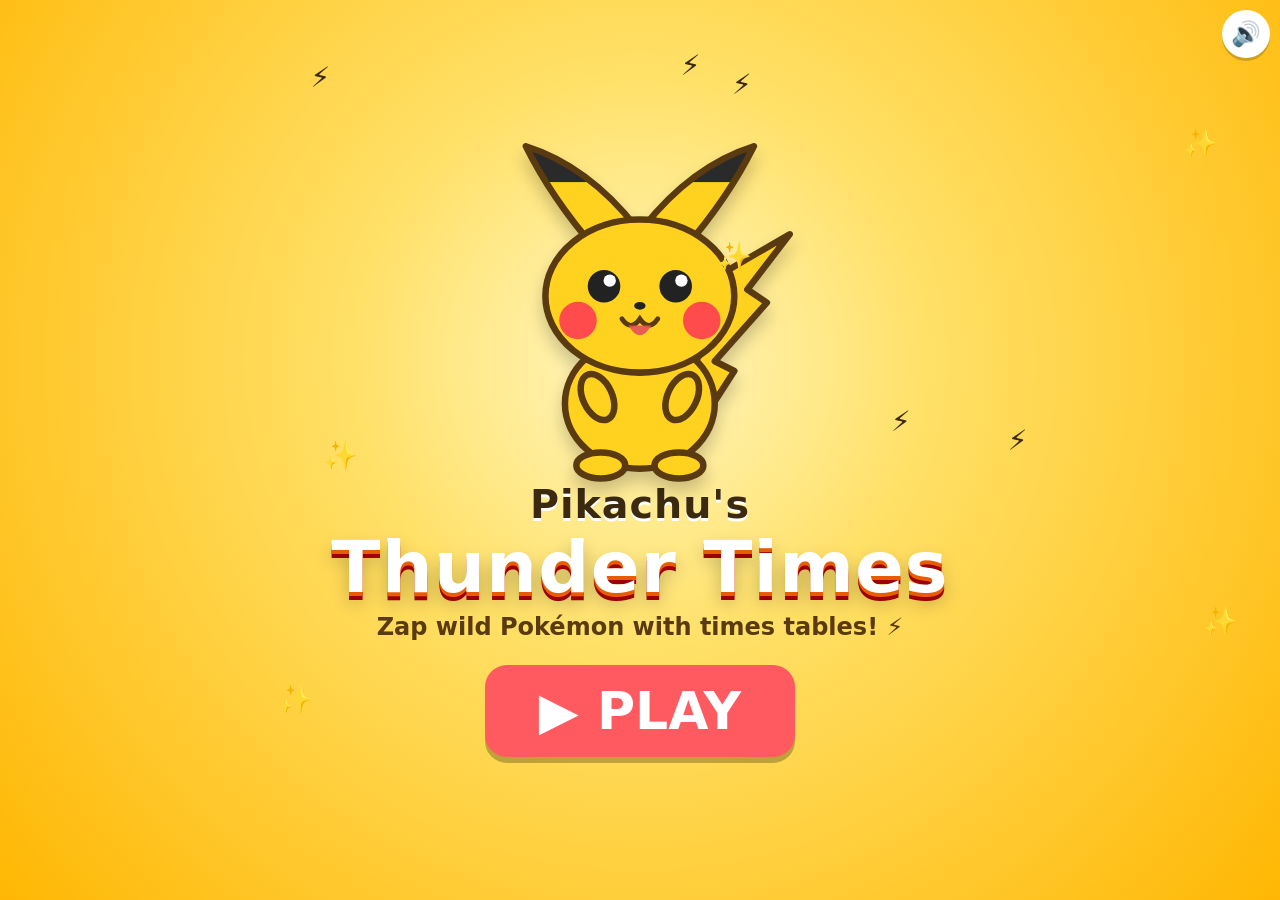
==== index.html @ 0e9f5b95 "Publish Pikachu's Thunder Times for GitHub Pages. Add the self-contained game as index.html, an empt" ====
<!DOCTYPE html>
<html lang="en">
<head>
<meta charset="utf-8">
<meta name="viewport" content="width=device-width, initial-scale=1, maximum-scale=1, user-scalable=no, viewport-fit=cover">
<meta name="apple-mobile-web-app-capable" content="yes">
<meta name="mobile-web-app-capable" content="yes">
<meta name="apple-mobile-web-app-status-bar-style" content="default">
<meta name="apple-mobile-web-app-title" content="Thunder Times">
<meta name="format-detection" content="telephone=no">
<meta name="theme-color" content="#ffd84d">
<title>Pikachu's Thunder Times</title>
<link rel="icon" type="image/svg+xml" href="data:image/svg+xml,%3Csvg%20xmlns%3D%22http%3A%2F%2Fwww.w3.org%2F2000%2Fsvg%22%20viewBox%3D%220%200%20200%20200%22%3E%3Cdefs%3E%3CclipPath%20id%3D%22earLc%22%3E%3Cpath%20d%3D%22M72%2064%20Q46%2034%2030%202%20Q68%2014%2098%2052%20Z%22%2F%3E%3C%2FclipPath%3E%3CclipPath%20id%3D%22earRc%22%3E%3Cpath%20d%3D%22M128%2064%20Q154%2034%20170%202%20Q132%2014%20102%2052%20Z%22%2F%3E%3C%2FclipPath%3E%3CradialGradient%20id%3D%22bg%22%20cx%3D%2250%25%22%20cy%3D%2240%25%22%20r%3D%2270%25%22%3E%3Cstop%20offset%3D%220%22%20stop-color%3D%22%23fff7c2%22%2F%3E%3Cstop%20offset%3D%22.5%22%20stop-color%3D%22%23ffd84d%22%2F%3E%3Cstop%20offset%3D%221%22%20stop-color%3D%22%23ff9f1c%22%2F%3E%3C%2FradialGradient%3E%3C%2Fdefs%3E%3Crect%20width%3D%22200%22%20height%3D%22200%22%20rx%3D%2244%22%20fill%3D%22url(%23bg)%22%2F%3E%3Csvg%20x%3D%2218%22%20y%3D%2218%22%20width%3D%22164%22%20height%3D%22172%22%20viewBox%3D%220%200%20200%20210%22%3E%3Cg%20class%3D%22tail%22%3E%3Cpath%20d%3D%22M140%20168%20L158%20140%20L146%20134%20L178%2098%20L166%2090%20L192%2056%20L144%2084%20L156%2092%20L126%20122%20L138%20128%20L120%20156%20Z%22%20fill%3D%22%23ffd21f%22%20stroke%3D%22%235a3a10%22%20stroke-width%3D%224%22%20stroke-linejoin%3D%22round%22%3E%3C%2Fpath%3E%3Cpath%20d%3D%22M140%20168%20L120%20156%20L126%20146%20L146%20157%20Z%22%20fill%3D%22%239b6420%22%20stroke%3D%22%235a3a10%22%20stroke-width%3D%223%22%20stroke-linejoin%3D%22round%22%3E%3C%2Fpath%3E%3C%2Fg%3E%3Cpath%20d%3D%22M72%2064%20Q46%2034%2030%202%20Q68%2014%2098%2052%20Z%22%20fill%3D%22%23ffd21f%22%3E%3C%2Fpath%3E%3Cg%20clip-path%3D%22url(%23earLc)%22%3E%3Crect%20x%3D%220%22%20y%3D%220%22%20width%3D%2280%22%20height%3D%2224%22%20fill%3D%22%232a2a2a%22%3E%3C%2Frect%3E%3C%2Fg%3E%3Cpath%20d%3D%22M72%2064%20Q46%2034%2030%202%20Q68%2014%2098%2052%20Z%22%20fill%3D%22none%22%20stroke%3D%22%235a3a10%22%20stroke-width%3D%224%22%20stroke-linejoin%3D%22round%22%3E%3C%2Fpath%3E%3Cpath%20d%3D%22M128%2064%20Q154%2034%20170%202%20Q132%2014%20102%2052%20Z%22%20fill%3D%22%23ffd21f%22%3E%3C%2Fpath%3E%3Cg%20clip-path%3D%22url(%23earRc)%22%3E%3Crect%20x%3D%22120%22%20y%3D%220%22%20width%3D%2280%22%20height%3D%2224%22%20fill%3D%22%232a2a2a%22%3E%3C%2Frect%3E%3C%2Fg%3E%3Cpath%20d%3D%22M128%2064%20Q154%2034%20170%202%20Q132%2014%20102%2052%20Z%22%20fill%3D%22none%22%20stroke%3D%22%235a3a10%22%20stroke-width%3D%224%22%20stroke-linejoin%3D%22round%22%3E%3C%2Fpath%3E%3Cellipse%20cx%3D%22100%22%20cy%3D%22160%22%20rx%3D%2246%22%20ry%3D%2240%22%20fill%3D%22%23ffd21f%22%20stroke%3D%22%235a3a10%22%20stroke-width%3D%224%22%3E%3C%2Fellipse%3E%3Cellipse%20cx%3D%2276%22%20cy%3D%22198%22%20rx%3D%2215%22%20ry%3D%228%22%20fill%3D%22%23ffd21f%22%20stroke%3D%22%235a3a10%22%20stroke-width%3D%224%22%3E%3C%2Fellipse%3E%3Cellipse%20cx%3D%22124%22%20cy%3D%22198%22%20rx%3D%2215%22%20ry%3D%228%22%20fill%3D%22%23ffd21f%22%20stroke%3D%22%235a3a10%22%20stroke-width%3D%224%22%3E%3C%2Fellipse%3E%3Cellipse%20cx%3D%2274%22%20cy%3D%22156%22%20rx%3D%229%22%20ry%3D%2215%22%20transform%3D%22rotate(-25%2074%20156)%22%20fill%3D%22%23ffd21f%22%20stroke%3D%22%235a3a10%22%20stroke-width%3D%224%22%3E%3C%2Fellipse%3E%3Cellipse%20cx%3D%22126%22%20cy%3D%22156%22%20rx%3D%229%22%20ry%3D%2215%22%20transform%3D%22rotate(25%20126%20156)%22%20fill%3D%22%23ffd21f%22%20stroke%3D%22%235a3a10%22%20stroke-width%3D%224%22%3E%3C%2Fellipse%3E%3Cellipse%20cx%3D%22100%22%20cy%3D%2294%22%20rx%3D%2258%22%20ry%3D%2247%22%20fill%3D%22%23ffd21f%22%20stroke%3D%22%235a3a10%22%20stroke-width%3D%224%22%3E%3C%2Fellipse%3E%3Ccircle%20cx%3D%2278%22%20cy%3D%2288%22%20r%3D%2210%22%20fill%3D%22%23222%22%3E%3C%2Fcircle%3E%3Ccircle%20cx%3D%2281.5%22%20cy%3D%2284.5%22%20r%3D%223.8%22%20fill%3D%22%23fff%22%3E%3C%2Fcircle%3E%3Ccircle%20cx%3D%22122%22%20cy%3D%2288%22%20r%3D%2210%22%20fill%3D%22%23222%22%3E%3C%2Fcircle%3E%3Ccircle%20cx%3D%22125.5%22%20cy%3D%2284.5%22%20r%3D%223.8%22%20fill%3D%22%23fff%22%3E%3C%2Fcircle%3E%3Ccircle%20class%3D%22cheek%22%20cx%3D%2262%22%20cy%3D%22109%22%20r%3D%2211.5%22%20fill%3D%22%23ff4b4b%22%3E%3C%2Fcircle%3E%3Ccircle%20class%3D%22cheek%22%20cx%3D%22138%22%20cy%3D%22109%22%20r%3D%2211.5%22%20fill%3D%22%23ff4b4b%22%3E%3C%2Fcircle%3E%3Cellipse%20cx%3D%22100%22%20cy%3D%22100%22%20rx%3D%223.5%22%20ry%3D%222.4%22%20fill%3D%22%23222%22%3E%3C%2Fellipse%3E%3Cpath%20d%3D%22M89%20108%20Q94.5%20116%20100%20108%20Q105.5%20116%20111%20108%22%20fill%3D%22none%22%20stroke%3D%22%235a3a10%22%20stroke-width%3D%223%22%20stroke-linecap%3D%22round%22%3E%3C%2Fpath%3E%3Cpath%20d%3D%22M93%20112%20Q100%20124%20107%20112%22%20fill%3D%22%23e8505b%22%20opacity%3D%22.9%22%3E%3C%2Fpath%3E%3C%2Fsvg%3E%3C%2Fsvg%3E">
<link rel="apple-touch-icon" href="[data-uri]">
<style>
:root{
  --yellow:#ffd21f; --yellow2:#ffe873; --ink:#3b2a10; --sky1:#7fd3ff; --sky2:#d9f4ff;
  --grass1:#8ee26b; --grass2:#4cb84a; --red:#ff5a5f; --blue:#3d8bff; --green:#2fbf71; --orange:#ff9f1c; --purple:#8e5cf7;
  --sat:env(safe-area-inset-top,0px); --sab:env(safe-area-inset-bottom,0px); --sal:env(safe-area-inset-left,0px); --sar:env(safe-area-inset-right,0px);
}
*{box-sizing:border-box;-webkit-tap-highlight-color:transparent;}
html,body{margin:0;height:100%;overflow:hidden;overscroll-behavior:none;}
body{
  font-family:"Arial Rounded MT Bold","Nunito","Varela Round","Trebuchet MS",system-ui,-apple-system,sans-serif;
  color:var(--ink);background:linear-gradient(var(--sky1),var(--sky2));
  -webkit-user-select:none;user-select:none;-webkit-touch-callout:none;touch-action:manipulation;
  -webkit-text-size-adjust:100%;
}
button{font-family:inherit;color:inherit;touch-action:manipulation;cursor:pointer;border:none;-webkit-appearance:none;appearance:none;}
input{font-family:inherit;}
#svgdefs{position:absolute;width:0;height:0;overflow:hidden}
.screen{position:fixed;inset:0;display:none;flex-direction:column;padding:var(--sat) var(--sar) var(--sab) var(--sal);}
.screen.active{display:flex;}
.scroll{flex:1;overflow-y:auto;-webkit-overflow-scrolling:touch;overscroll-behavior:contain;padding:12px 16px 24px;}
.chunky{
  border-radius:22px;font-weight:900;box-shadow:0 6px 0 rgba(0,0,0,.25);transition:transform .08s,box-shadow .08s;
}
.chunky:active{transform:translateY(4px);box-shadow:0 2px 0 rgba(0,0,0,.25);}
.chunky:disabled{filter:grayscale(.7) opacity(.6);}
.topbar{display:flex;align-items:center;gap:8px;padding:8px 12px;flex-wrap:nowrap;}
.topbar .spacer{flex:1}
.pill{background:#fff;border-radius:999px;padding:6px 14px;font-weight:900;font-size:clamp(16px,2.6vh,22px);box-shadow:0 3px 0 rgba(0,0,0,.15);white-space:nowrap;}
.iconbtn{width:48px;height:48px;border-radius:50%;background:#fff;font-size:24px;display:flex;align-items:center;justify-content:center;box-shadow:0 3px 0 rgba(0,0,0,.18);flex:none;}
.iconbtn:active{transform:translateY(2px);box-shadow:0 1px 0 rgba(0,0,0,.18);}
.iconbtn svg{width:30px;height:30px}

@media (max-width:480px){
  #badgePill{display:none}
  .topbar{gap:6px;padding:8px 8px}
  .iconbtn{width:44px;height:44px;font-size:22px}
  .pill{padding:6px 10px}
}
/* ---------- Title ---------- */
#title{align-items:center;justify-content:center;text-align:center;background:radial-gradient(circle at 50% 40%,#fff7c2 0,#ffe066 35%,#ffb703 100%);overflow:hidden;}
#title h1{margin:0;font-size:clamp(34px,8vmin,80px);line-height:1;color:#fff;text-shadow:0 4px 0 #e85d04,0 8px 0 #9d0208,0 10px 18px rgba(0,0,0,.25);letter-spacing:1px;}
#title h1 small{display:block;font-size:.55em;color:#3b2a10;text-shadow:0 3px 0 #fff;margin-bottom:6px}
#title .tag{font-size:clamp(16px,3vmin,24px);font-weight:900;margin:10px 0 16px;color:#5a3a10}
.title-pika{height:min(38vh,60vw);aspect-ratio:200/210;animation:bounce 1.6s ease-in-out infinite;filter:drop-shadow(0 10px 8px rgba(0,0,0,.2));}
#playBtn{font-size:clamp(30px,6vmin,52px);padding:16px 54px;background:var(--red);color:#fff;margin-top:8px;animation:pulse 1.4s ease-in-out infinite;}
#title .corner{position:absolute;top:calc(var(--sat) + 10px);right:calc(var(--sar) + 10px);}
.spark{position:absolute;font-size:28px;animation:twinkle 2s ease-in-out infinite;pointer-events:none}
@keyframes bounce{0%,100%{transform:translateY(0)}50%{transform:translateY(-14px)}}
@keyframes pulse{0%,100%{transform:scale(1)}50%{transform:scale(1.06)}}
@keyframes twinkle{0%,100%{opacity:.2;transform:scale(.7) rotate(0)}50%{opacity:1;transform:scale(1.2) rotate(20deg)}}

/* ---------- Map ---------- */
#map{background:linear-gradient(#7fd3ff,#c8f1ff 45%,#a6e78a 45.2%,#6fcf5a);}
#map h2{text-align:center;margin:4px 0 2px;font-size:clamp(28px,5vh,44px);color:#fff;text-shadow:0 3px 0 #2a7ab0,0 5px 10px rgba(0,0,0,.2)}
#map .story{text-align:center;font-weight:900;font-size:clamp(15px,2.3vh,20px);margin:0 auto 12px;max-width:640px;background:rgba(255,255,255,.85);border-radius:16px;padding:8px 14px}
.gyms{display:grid;grid-template-columns:repeat(auto-fill,minmax(104px,1fr));gap:12px;max-width:900px;margin:0 auto;}
.gym{background:#fff;padding:10px 6px 12px;display:flex;flex-direction:column;align-items:center;gap:4px;font-size:18px;position:relative}
.gym svg{width:62px;height:62px}
.gym .gname{font-size:20px}
.gym .gsub{font-size:14px;opacity:.7}
.gym.done{background:#fff8d6}
.champ{grid-column:1/-1;background:linear-gradient(90deg,#ffd166,#ff9f1c);color:#fff;font-size:24px;padding:14px;display:flex;align-items:center;justify-content:center;gap:12px;text-shadow:0 2px 0 rgba(0,0,0,.25)}
.champ.locked{background:#cfd8dc;color:#455a64;text-shadow:none}
.champ .ct{font-size:28px}
.collectBtn{background:#fff;border-radius:999px;padding:6px 14px 6px 8px;font-weight:900;font-size:clamp(15px,2.4vh,20px);display:flex;align-items:center;gap:6px;box-shadow:0 3px 0 rgba(0,0,0,.18);white-space:nowrap}
.collectBtn svg{width:30px;height:30px}

/* ---------- Battle ---------- */
#battle{background:linear-gradient(#8fd8ff,#e3f7ff);}
#battle .topbar{background:rgba(255,255,255,.55)}
#bTitle{font-weight:900;font-size:clamp(18px,3vh,26px);white-space:nowrap;overflow:hidden;text-overflow:ellipsis}
.bbody{flex:1;display:flex;flex-direction:column;min-height:0;}
#arena{position:relative;flex:1;min-height:150px;overflow:hidden;background:linear-gradient(transparent 55%,#a8eb7f 55%,#62c454);}
.plat{position:absolute;border-radius:50%;background:radial-gradient(#7bd25e,#3f9e3c);opacity:.9}
#bPika:before{content:'';position:absolute;left:-18%;right:-18%;bottom:-6%;height:22%;border-radius:50%;background:radial-gradient(#7bd25e,#3f9e3c);z-index:-1}
#bMon{position:relative}
#bMon:before{content:'';position:absolute;left:-16%;right:-16%;bottom:-4%;height:24%;border-radius:50%;background:radial-gradient(#7bd25e,#3f9e3c);z-index:-1}
#bMon svg{position:relative}
#bPika{position:absolute;left:5%;bottom:5%;height:58%;max-width:42%;aspect-ratio:200/210;z-index:2}
#bPika svg,#bMon svg{width:100%;height:100%;display:block;overflow:visible}
#bMonWrap{position:absolute;right:6%;top:4%;height:52%;max-width:40%;aspect-ratio:1/1;z-index:2;display:flex;flex-direction:column;align-items:center}
#bMon{width:100%;flex:1;min-height:0}
#bMonName{background:#fff;border-radius:12px;padding:2px 10px;font-weight:900;font-size:clamp(13px,2.2vh,20px);white-space:nowrap;box-shadow:0 2px 0 rgba(0,0,0,.15);margin-bottom:2px}
#bubble{position:absolute;left:calc(5% + 4px);bottom:64%;z-index:4;background:#fff;border-radius:18px;padding:6px 14px;font-weight:900;font-size:clamp(18px,3.2vh,28px);box-shadow:0 3px 0 rgba(0,0,0,.15);opacity:0;transform:scale(.5);transition:all .18s;pointer-events:none;white-space:nowrap}
#bubble.show{opacity:1;transform:scale(1)}
#bubble:after{content:"";position:absolute;left:28px;bottom:-12px;border:8px solid transparent;border-top:10px solid #fff}
#boltLayer{position:absolute;inset:0;width:100%;height:100%;z-index:3;pointer-events:none}
.bolt{animation:flicker .5s linear forwards}
@keyframes flicker{0%{opacity:0}10%{opacity:1}25%{opacity:.4}40%{opacity:1}70%{opacity:1}100%{opacity:0}}
.enter{animation:enter .45s cubic-bezier(.2,1.4,.5,1) both}
@keyframes enter{from{transform:translateX(120%) scale(.6);opacity:0}to{transform:none;opacity:1}}
.hit{animation:hit .35s linear both}
@keyframes hit{0%,100%{transform:translateX(0);filter:none}20%{transform:translateX(-10px);filter:brightness(2.2)}40%{transform:translateX(10px)}60%{transform:translateX(-8px);filter:brightness(2.2)}80%{transform:translateX(6px)}}
.ko{animation:ko .7s ease-in both}
@keyframes ko{0%{transform:none;opacity:1}30%{transform:translateY(-20px) rotate(-20deg)}100%{transform:translate(60%,40%) rotate(200deg) scale(.2);opacity:0}}
.runaway{animation:runaway .6s ease-in both}
@keyframes runaway{to{transform:translateX(140%);opacity:0}}
.charge{animation:charge .35s ease-out}
@keyframes charge{0%{transform:none}40%{transform:translateY(-18%) scale(1.05)}100%{transform:none}}
.pika-svg .cheek{transition:fill .1s}
.zapping .cheek{fill:#fff36b}
.pikasad{animation:tilt .6s ease-in-out}
@keyframes tilt{0%,100%{transform:rotate(0)}30%{transform:rotate(-10deg)}70%{transform:rotate(8deg)}}
#koTag{position:absolute;right:10%;top:20%;z-index:5;font-weight:900;font-size:clamp(22px,4.5vh,40px);color:#fff;text-shadow:0 3px 0 #e85d04,0 0 12px #ff0;opacity:0;pointer-events:none}
#koTag.show{animation:pop 1s ease-out forwards}
@keyframes pop{0%{opacity:0;transform:scale(.4)}20%{opacity:1;transform:scale(1.15)}70%{opacity:1;transform:scale(1)}100%{opacity:0;transform:translateY(-30px)}}
.floaty{position:fixed;z-index:50;font-weight:900;font-size:clamp(20px,3.6vh,32px);color:#ff9f1c;text-shadow:0 2px 0 #fff,0 0 8px #fff;pointer-events:none;animation:floatUp 1.3s ease-out forwards;white-space:nowrap}
@keyframes floatUp{0%{opacity:0;transform:translate(-50%,0) scale(.6)}15%{opacity:1;transform:translate(-50%,-10px) scale(1.1)}100%{opacity:0;transform:translate(-50%,-90px) scale(1)}}

.panel{padding:8px 12px 10px;display:flex;flex-direction:column;gap:8px;width:100%;max-width:760px;margin:0 auto;}
#qCard{background:#fff;border-radius:22px;text-align:center;padding:4px 10px 6px;box-shadow:0 5px 0 rgba(0,0,0,.15);position:relative}
#qText{font-size:clamp(40px,8.5vh,92px);font-weight:900;line-height:1.15;letter-spacing:2px}
#qText .ans{color:var(--green)}
#qHint{font-size:clamp(14px,2.2vh,20px);font-weight:900;min-height:1.3em;color:#7a5a20}
.meter{display:flex;align-items:center;gap:8px;font-weight:900;font-size:clamp(13px,2vh,18px)}
.segs{flex:1;display:flex;gap:5px;background:rgba(255,255,255,.7);padding:4px;border-radius:12px}
.seg{flex:1;height:clamp(12px,2vh,20px);border-radius:8px;background:#dfe6ea;transition:background .25s}
.seg.on{background:linear-gradient(#fff36b,#ffc400);box-shadow:0 0 8px #ffd600}
.meter.full .segs{animation:glow .6s ease-in-out infinite alternate}
@keyframes glow{from{box-shadow:0 0 0 #ff0}to{box-shadow:0 0 18px #ffd600}}
.answers{display:grid;grid-template-columns:1fr 1fr;gap:12px;}
.ansBtn{height:clamp(64px,11.5vh,124px);font-size:clamp(32px,6.5vh,64px);color:#fff;text-shadow:0 3px 0 rgba(0,0,0,.25);}
.ansBtn:nth-child(1){background:var(--red)}
.ansBtn:nth-child(2){background:var(--blue)}
.ansBtn:nth-child(3){background:var(--green)}
.ansBtn:nth-child(4){background:var(--orange)}
.ansBtn.dim{opacity:.35}
.ansBtn.wrong{background:#9aa5ad !important;animation:hit .35s}
.ansBtn.glowme{animation:pulseGlow .8s ease-in-out infinite;box-shadow:0 0 0 6px #fff,0 0 24px 8px #ffe600}
.ansBtn.right{background:#22c55e !important;box-shadow:0 0 0 6px #fff,0 0 24px 8px #7CFC00}
@keyframes pulseGlow{0%,100%{transform:scale(1)}50%{transform:scale(1.06)}}
#flash{position:fixed;inset:0;z-index:60;pointer-events:none;display:none;align-items:center;justify-content:center;background:rgba(255,245,120,.0)}
#flash.go{display:flex;animation:flashAnim 1.6s ease-out forwards}
#flash span{font-size:clamp(40px,10vmin,110px);font-weight:900;color:#fff;text-shadow:0 5px 0 #e85d04,0 0 30px #ff0;transform:rotate(-6deg);text-align:center;line-height:1}
@keyframes flashAnim{0%{background:rgba(255,255,255,1)}10%{background:rgba(255,240,80,.9)}20%{background:rgba(255,255,255,.9)}35%{background:rgba(255,230,60,.7)}100%{background:rgba(255,230,60,0)}}
.shake{animation:screenShake .5s linear}
@keyframes screenShake{0%,100%{transform:none}20%{transform:translate(-8px,4px)}40%{transform:translate(8px,-4px)}60%{transform:translate(-6px,-3px)}80%{transform:translate(5px,3px)}}

@media (orientation:landscape) and (max-height:560px){
  .bbody{flex-direction:row}
  #arena{flex:1.1}
  .panel{width:auto;flex:1;max-width:none;justify-content:center;gap:6px;padding:6px 10px}
  #qText{font-size:clamp(30px,11vh,64px)}
  .ansBtn{height:clamp(52px,17vh,90px);font-size:clamp(26px,9vh,48px)}
  .topbar{padding:4px 10px}
  .iconbtn{width:40px;height:40px;font-size:20px}
}

/* ---------- Result ---------- */
#result{align-items:center;justify-content:center;text-align:center;background:radial-gradient(circle,#fff7c2,#ffd166 60%,#ff9f1c);}
#result .box{background:#fff;border-radius:28px;padding:14px 18px;max-width:min(540px,94vw);max-height:calc(100% - 16px);overflow:auto;box-shadow:0 8px 0 rgba(0,0,0,.18)}
#result h2{margin:4px 0;font-size:clamp(28px,5vh,44px);color:#e85d04}
#rBadge svg{width:clamp(90px,17vh,170px);height:clamp(90px,17vh,170px);animation:spinIn .9s cubic-bezier(.2,1.4,.5,1) both}
@keyframes spinIn{from{transform:scale(0) rotate(-360deg)}to{transform:none}}
#rText{font-size:clamp(17px,2.6vh,22px);font-weight:900;margin:6px 0 10px}
.stats{display:grid;grid-template-columns:1fr 1fr;gap:8px;margin-bottom:12px}
.stat{background:#fff3c4;border-radius:16px;padding:8px 10px;font-weight:900;font-size:clamp(14px,2.2vh,19px)}
.btnrow{display:flex;gap:10px;justify-content:center;flex-wrap:wrap}
.bigbtn{font-size:clamp(18px,2.8vh,26px);padding:12px 18px;color:#fff;background:var(--blue)}
.bigbtn.g{background:var(--green)}.bigbtn.r{background:var(--red)}.bigbtn.o{background:var(--orange)}.bigbtn.gray{background:#90a4ae}
.confetti{position:fixed;top:-20px;width:12px;height:18px;z-index:70;pointer-events:none;border-radius:3px;animation:fall linear forwards}
@keyframes fall{to{transform:translateY(110vh) rotate(720deg)}}

/* ---------- Collection ---------- */
#collection{background:linear-gradient(#ffecb3,#ffd166);}
#collection h2,#parent h2{margin:0;font-size:clamp(24px,4vh,36px)}
.shop{background:#fff;border-radius:22px;padding:12px;display:flex;align-items:center;gap:14px;max-width:760px;margin:0 auto 14px;box-shadow:0 5px 0 rgba(0,0,0,.12);flex-wrap:wrap;justify-content:center;text-align:center}
.shop svg{width:64px;height:64px}
#throwBtn{font-size:clamp(17px,2.6vh,24px);padding:12px 16px;background:var(--red);color:#fff}
#shopMsg{font-weight:900;font-size:16px;width:100%}
.dex{display:grid;grid-template-columns:repeat(auto-fill,minmax(110px,1fr));gap:12px;max-width:900px;margin:0 auto}
.card{background:#fff;border-radius:18px;padding:8px;text-align:center;font-weight:900;font-size:16px;box-shadow:0 4px 0 rgba(0,0,0,.12)}
.card svg{width:84px;height:84px}
.card.unk{background:rgba(255,255,255,.5);color:#8d7a55}
.card.unk svg{filter:brightness(0) opacity(.25)}
#catchOv{position:fixed;inset:0;z-index:80;background:rgba(30,20,0,.6);display:none;align-items:center;justify-content:center;flex-direction:column;color:#fff;text-align:center;padding:20px}
#catchOv.show{display:flex}
#catchBall svg{width:clamp(100px,22vh,170px);height:clamp(100px,22vh,170px)}
#catchBall.drop{animation:drop .6s cubic-bezier(.3,1.6,.6,1) both}
#catchBall.wiggle{animation:wiggle .5s ease-in-out 3}
@keyframes drop{from{transform:translateY(-60vh) rotate(-360deg)}to{transform:none}}
@keyframes wiggle{0%,100%{transform:rotate(0)}25%{transform:rotate(-25deg)}75%{transform:rotate(25deg)}}
#catchMon svg{width:clamp(140px,30vh,240px);height:clamp(140px,30vh,240px);animation:spinIn .7s cubic-bezier(.2,1.4,.5,1) both}
#catchText{font-size:clamp(26px,5vh,44px);font-weight:900;text-shadow:0 3px 0 rgba(0,0,0,.4);margin:10px 0}

/* ---------- Parent ---------- */
#gateOv,#confirmOv{position:fixed;inset:0;z-index:90;background:rgba(0,0,0,.55);display:none;align-items:center;justify-content:center;padding:20px}
#gateOv.show,#confirmOv.show{display:flex}
.dialog{background:#fff;border-radius:22px;padding:20px;max-width:420px;width:100%;text-align:center;font-weight:900}
.dialog h3{margin:0 0 8px;font-size:22px}
.dialog p{font-weight:700;margin:6px 0 12px}
#gateIn{font-size:28px;width:140px;text-align:center;border:3px solid #ccc;border-radius:14px;padding:6px;-webkit-user-select:text;user-select:text}
#gateIn.bad{border-color:var(--red);animation:hit .35s}
.dialog .btnrow{margin-top:14px}
.dialog .bigbtn{font-size:20px;padding:10px 18px}
#parent{background:#f4f7fb;}
#parent .scroll{font-family:system-ui,-apple-system,sans-serif}
.pcards{display:grid;grid-template-columns:repeat(auto-fill,minmax(130px,1fr));gap:10px;margin-bottom:16px}
.pcard{background:#fff;border-radius:14px;padding:10px;box-shadow:0 2px 6px rgba(0,0,0,.08)}
.pcard b{display:block;font-size:24px}
.pcard span{font-size:13px;color:#667}
.psec{background:#fff;border-radius:14px;padding:12px;box-shadow:0 2px 6px rgba(0,0,0,.08);margin-bottom:16px}
.psec h3{margin:0 0 8px;font-size:17px}
.trow{display:grid;grid-template-columns:48px 1fr minmax(150px,auto);align-items:center;gap:8px;font-size:14px;margin:5px 0}
.bar{height:14px;background:#e6ebf0;border-radius:8px;overflow:hidden}
.bar i{display:block;height:100%;border-radius:8px}
.grid10{display:grid;grid-template-columns:repeat(11,1fr);gap:3px;font-size:clamp(10px,2.6vw,14px);max-width:560px}
.grid10 div{aspect-ratio:1/1;display:flex;align-items:center;justify-content:center;border-radius:5px;font-weight:700}
.grid10 .h{background:none;color:#556;font-weight:900}
.c-none{background:#eceff1;color:#90a4ae}.c-good{background:#7bd88f}.c-ok{background:#ffe08a}.c-bad{background:#ff9b9b}
.legend{display:flex;gap:12px;flex-wrap:wrap;font-size:13px;margin-top:8px}
.legend span{display:inline-flex;align-items:center;gap:4px}
.legend i{width:14px;height:14px;border-radius:4px;display:inline-block}
.tricky li{margin:4px 0;font-size:15px}
#resetBtn{background:#e53935;color:#fff;font-size:17px;padding:12px 18px;border-radius:14px;font-weight:800}
#toast{position:fixed;left:50%;bottom:calc(var(--sab) + 24px);transform:translateX(-50%);background:#333;color:#fff;padding:10px 18px;border-radius:999px;font-weight:900;z-index:99;opacity:0;transition:opacity .3s;pointer-events:none}
#toast.show{opacity:1}
</style>
</head>
<body>
<svg id="svgdefs" aria-hidden="true">
  <defs>
    <clipPath id="earLc"><path d="M72 64 Q46 34 30 2 Q68 14 98 52 Z"/></clipPath>
    <clipPath id="earRc"><path d="M128 64 Q154 34 170 2 Q132 14 102 52 Z"/></clipPath>
  </defs>
</svg>

<!-- TITLE -->
<section id="title" class="screen active">
  <div class="corner"><button class="iconbtn muteBtn" aria-label="Sound on/off">🔊</button></div>
  <div class="title-pika" id="titlePika"></div>
  <h1><small>Pikachu's</small>Thunder Times</h1>
  <div class="tag">Zap wild Pokémon with times tables! ⚡</div>
  <button id="playBtn" class="chunky">▶ PLAY</button>
</section>

<!-- MAP -->
<section id="map" class="screen">
  <div class="topbar">
    <div class="pill">⭐ <span class="starCount">0</span></div>
    <div class="pill" id="badgePill">🏅 <span id="badgeCount">0</span>/10</div>
    <div class="spacer"></div>
    <button class="collectBtn" id="toCollection" aria-label="Pokémon collection"><span class="ballIcon"></span><span id="dexCount">0</span></button>
    <button class="iconbtn muteBtn" aria-label="Sound on/off">🔊</button>
    <button class="iconbtn" id="gearBtn" aria-label="Parent settings">⚙️</button>
  </div>
  <div class="scroll">
    <h2>Pick a Gym!</h2>
    <div class="story">Wild Pokémon are blocking Pikachu's road! Tap the right answer to zap them with Thunderbolt ⚡</div>
    <div class="gyms" id="gyms"></div>
  </div>
</section>

<!-- BATTLE -->
<section id="battle" class="screen">
  <div class="topbar">
    <button class="iconbtn" id="backBtn" aria-label="Back to map">🗺️</button>
    <div id="bTitle">Gym 7</div>
    <div class="spacer"></div>
    <div class="pill" id="bProg">1/10</div>
    <div class="pill">⭐ <span class="starCount">0</span></div>
    <button class="iconbtn muteBtn" aria-label="Sound on/off">🔊</button>
  </div>
  <div class="bbody">
    <div id="arena">
      
      <div id="bMonWrap"><div id="bMonName">Wild Pokémon</div><div id="bMon"></div></div>
      <div id="bPika"></div>
      <div id="bubble">Pika?</div>
      <div id="koTag">Knocked out!</div>
      <svg id="boltLayer"></svg>
    </div>
    <div class="panel">
      <div id="qCard"><div id="qText">7 × 6 = ?</div><div id="qHint"></div></div>
      <div class="meter" id="meter"><span>⚡Super</span><div class="segs" id="segs"></div></div>
      <div class="answers" id="answers"></div>
    </div>
  </div>
</section>

<!-- RESULT -->
<section id="result" class="screen">
  <div class="box">
    <h2 id="rTitle">Gym cleared!</h2>
    <div id="rBadge"></div>
    <div id="rText"></div>
    <div class="stats" id="rStats"></div>
    <div class="btnrow" id="rBtns"></div>
  </div>
</section>

<!-- COLLECTION -->
<section id="collection" class="screen">
  <div class="topbar">
    <button class="iconbtn" id="colBack" aria-label="Back">⬅️</button>
    <h2>My Pokémon</h2>
    <div class="spacer"></div>
    <div class="pill">⭐ <span class="starCount">0</span></div>
  </div>
  <div class="scroll">
    <div class="shop">
      <span class="ballIcon big"></span>
      <button id="throwBtn" class="chunky">Throw a Pokéball!</button>
      <div id="shopMsg"></div>
    </div>
    <div class="dex" id="dex"></div>
  </div>
</section>
<div id="catchOv"><div id="catchBall"></div><div id="catchMon"></div><div id="catchText"></div><button class="bigbtn g chunky" id="catchOk" style="display:none">Yay! ✔</button></div>

<!-- PARENT -->
<section id="parent" class="screen">
  <div class="topbar">
    <button class="iconbtn" id="parBack" aria-label="Back">⬅️</button>
    <h2>Parent Corner</h2>
  </div>
  <div class="scroll" id="parentBody"></div>
</section>
<div id="gateOv"><div class="dialog">
  <h3>Grown-ups only 🔒</h3>
  <p>To open Parent Corner, solve: <span id="gateQ"></span></p>
  <input id="gateIn" type="text" inputmode="numeric" pattern="[0-9]*" autocomplete="off">
  <div class="btnrow"><button class="bigbtn gray chunky" id="gateCancel">Cancel</button><button class="bigbtn g chunky" id="gateGo">Enter</button></div>
</div></div>
<div id="confirmOv"><div class="dialog">
  <h3>Erase all progress?</h3>
  <p>This removes all badges, stars, caught Pokémon and practice stats. It can't be undone.</p>
  <div class="btnrow"><button class="bigbtn gray chunky" id="cfNo">Keep it</button><button class="bigbtn r chunky" id="cfYes">Yes, erase</button></div>
</div></div>
<div id="flash"><span>GIGA<br>THUNDER!</span></div>
<div id="toast"></div>

<script>
(function(){
'use strict';
var $=function(s){return document.querySelector(s);};
var $$=function(s){return Array.prototype.slice.call(document.querySelectorAll(s));};

/* ---------------- Data ---------------- */
var MONS=[
 {n:'Bulbasaur',c:'#78c9a0',a:'#3e9b6a',s:5},{n:'Charmander',c:'#ff9a4a',a:'#ffd36b',s:0},
 {n:'Squirtle',c:'#6cc4ff',a:'#c98a4b',s:0},{n:'Jigglypuff',c:'#ffb3d1',a:'#ff7fb0',s:3},
 {n:'Meowth',c:'#f3dfb0',a:'#c9a06b',s:3},{n:'Psyduck',c:'#ffd84d',a:'#ffb02e',s:0},
 {n:'Eevee',c:'#c98a55',a:'#f4e1c1',s:3},{n:'Snorlax',c:'#4f8a9c',a:'#f1e2c4',s:4},
 {n:'Togepi',c:'#fff6e0',a:'#ff6b6b',s:2},{n:'Magikarp',c:'#ff7043',a:'#ffd54f',s:4},
 {n:'Gengar',c:'#8a5fc7',a:'#6b3fb0',s:2},{n:'Onix',c:'#a3a3b5',a:'#7a7a8f',s:1},
 {n:'Mew',c:'#ffc2e2',a:'#ff9fcf',s:3},{n:'Geodude',c:'#b09a7c',a:'#8c7658',s:2},
 {n:'Oddish',c:'#5a7bd6',a:'#4caf50',s:5},{n:'Slowpoke',c:'#ff9cb6',a:'#f4e1c1',s:4},
 {n:'Vulpix',c:'#e8673c',a:'#ffb26b',s:3},{n:'Piplup',c:'#5fa8e8',a:'#ffd54f',s:1},
 {n:'Charizard',c:'#ff8a3d',a:'#3d9be9',s:2},{n:'Lapras',c:'#5ab4e0',a:'#c9a06b',s:4}
];
var GYMC=['#90a4ae','#ef5350','#ffa726','#f4c20d','#66bb6a','#26c6da','#42a5f5','#7e57c2','#ec407a','#8d6e63'];
var BALL_COST=15, QUICK_MS=5000, SUPER_AT=5, CHAMP_UNLOCK=3, CHAMP_Q=15;
var KEY='pikachu-thunder-times-v1';

/* ---------------- Save ---------------- */
function defaults(){return {stars:0,badges:[],caught:[],facts:{},muted:false,champWins:0,answered:0};}
function load(){try{var s=JSON.parse(localStorage.getItem(KEY)||'null');if(s&&typeof s==='object'){var d=defaults();for(var k in s)d[k]=s[k];return d;}}catch(e){}return defaults();}
function save(){try{localStorage.setItem(KEY,JSON.stringify(S));}catch(e){}}
var S=load();
function fkey(a,b){return Math.min(a,b)+'x'+Math.max(a,b);}
function record(a,b,ok,ms){
  var k=fkey(a,b),f=S.facts[k]||(S.facts[k]={r:0,w:0,t:0});
  if(ok){f.r++;f.t+=Math.min(ms,30000);}else f.w++;
  S.answered++;save();
}

/* ---------------- Audio (starts after first tap) ---------------- */
var ac=null;
function unlockAudio(){
  if(!ac){try{var AC=window.AudioContext||window.webkitAudioContext;if(AC)ac=new AC();}catch(e){ac=null;}}
  if(ac&&ac.state==='suspended'){try{ac.resume();}catch(e){}}
}
['pointerdown','touchend','click','keydown'].forEach(function(ev){document.addEventListener(ev,unlockAudio,{passive:true,capture:true});});
function tone(f,dur,o){
  o=o||{};if(!ac||S.muted)return;
  try{
    var t=ac.currentTime+(o.delay||0),osc=ac.createOscillator(),g=ac.createGain();
    osc.type=o.type||'sine';osc.frequency.setValueAtTime(f,t);
    if(o.to)osc.frequency.exponentialRampToValueAtTime(o.to,t+dur);
    g.gain.setValueAtTime(0.0001,t);g.gain.exponentialRampToValueAtTime(o.vol||0.2,t+0.012);g.gain.exponentialRampToValueAtTime(0.0001,t+dur);
    osc.connect(g);g.connect(ac.destination);osc.start(t);osc.stop(t+dur+0.05);
  }catch(e){}
}
function noise(dur,vol,delay){
  if(!ac||S.muted)return;
  try{
    var len=Math.floor(ac.sampleRate*dur),buf=ac.createBuffer(1,len,ac.sampleRate),d=buf.getChannelData(0);
    for(var i=0;i<len;i++){d[i]=(Math.random()*2-1)*Math.pow(1-i/len,1.5)*(Math.random()<0.3?1:0.4);}
    var src=ac.createBufferSource();src.buffer=buf;var f=ac.createBiquadFilter();f.type='highpass';f.frequency.value=900;
    var g=ac.createGain();g.gain.value=vol||0.15;src.connect(f);f.connect(g);g.connect(ac.destination);src.start(ac.currentTime+(delay||0));
  }catch(e){}
}
var SFX={
  tap:function(){tone(700,0.05,{type:'square',vol:0.05});},
  zap:function(){noise(0.4,0.2);tone(1500,0.35,{type:'sawtooth',vol:0.07,to:110});tone(900,0.25,{type:'square',vol:0.04,to:200,delay:0.05});},
  correct:function(){[523,659,784].forEach(function(f,i){tone(f,0.16,{type:'triangle',vol:0.2,delay:0.3+i*0.08});});},
  wrong:function(){tone(392,0.16,{vol:0.16,to:330});tone(330,0.25,{vol:0.14,delay:0.15,to:440});},
  star:function(){tone(1319,0.08,{type:'triangle',vol:0.12});tone(1760,0.12,{type:'triangle',vol:0.12,delay:0.07});},
  giga:function(){noise(1.0,0.28);tone(150,0.9,{type:'sawtooth',vol:0.12,to:1800});[523,659,784,1047].forEach(function(f,i){tone(f,0.22,{type:'square',vol:0.07,delay:0.7+i*0.1});});},
  badge:function(){var n=[[523,0],[523,.12],[523,.24],[659,.36],[784,.6],[659,.78],[784,.9],[1047,1.05]];n.forEach(function(x,i){tone(x[0],i==n.length-1?0.6:0.16,{type:'square',vol:0.08,delay:x[1]});tone(x[0]/2,0.16,{type:'triangle',vol:0.1,delay:x[1]});});},
  shake:function(){tone(200,0.08,{type:'square',vol:0.07});tone(150,0.08,{type:'square',vol:0.06,delay:0.09});},
  caught:function(){[784,988,1175,1568].forEach(function(f,i){tone(f,0.18,{type:'triangle',vol:0.16,delay:i*0.09});});},
  whoosh:function(){noise(0.3,0.08);}
};
function refreshMute(){$$('.muteBtn').forEach(function(b){b.textContent=S.muted?'🔇':'🔊';});}
$$('.muteBtn').forEach(function(b){b.addEventListener('click',function(){S.muted=!S.muted;save();refreshMute();if(!S.muted)SFX.tap();});});

/* ---------------- Art ---------------- */
function pikaSVG(){
  var o='#5a3a10';
  return '<svg class="pika-svg" viewBox="0 0 200 210" xmlns="http://www.w3.org/2000/svg">'+
  '<g class="tail"><path d="M140 168 L158 140 L146 134 L178 98 L166 90 L192 56 L144 84 L156 92 L126 122 L138 128 L120 156 Z" fill="#ffd21f" stroke="'+o+'" stroke-width="4" stroke-linejoin="round"/>'+
  '<path d="M140 168 L120 156 L126 146 L146 157 Z" fill="#9b6420" stroke="'+o+'" stroke-width="3" stroke-linejoin="round"/></g>'+
  '<path d="M72 64 Q46 34 30 2 Q68 14 98 52 Z" fill="#ffd21f"/><g clip-path="url(#earLc)"><rect x="0" y="0" width="80" height="24" fill="#2a2a2a"/></g>'+
  '<path d="M72 64 Q46 34 30 2 Q68 14 98 52 Z" fill="none" stroke="'+o+'" stroke-width="4" stroke-linejoin="round"/>'+
  '<path d="M128 64 Q154 34 170 2 Q132 14 102 52 Z" fill="#ffd21f"/><g clip-path="url(#earRc)"><rect x="120" y="0" width="80" height="24" fill="#2a2a2a"/></g>'+
  '<path d="M128 64 Q154 34 170 2 Q132 14 102 52 Z" fill="none" stroke="'+o+'" stroke-width="4" stroke-linejoin="round"/>'+
  '<ellipse cx="100" cy="160" rx="46" ry="40" fill="#ffd21f" stroke="'+o+'" stroke-width="4"/>'+
  '<ellipse cx="76" cy="198" rx="15" ry="8" fill="#ffd21f" stroke="'+o+'" stroke-width="4"/><ellipse cx="124" cy="198" rx="15" ry="8" fill="#ffd21f" stroke="'+o+'" stroke-width="4"/>'+
  '<ellipse cx="74" cy="156" rx="9" ry="15" transform="rotate(-25 74 156)" fill="#ffd21f" stroke="'+o+'" stroke-width="4"/><ellipse cx="126" cy="156" rx="9" ry="15" transform="rotate(25 126 156)" fill="#ffd21f" stroke="'+o+'" stroke-width="4"/>'+
  '<ellipse cx="100" cy="94" rx="58" ry="47" fill="#ffd21f" stroke="'+o+'" stroke-width="4"/>'+
  '<circle cx="78" cy="88" r="10" fill="#222"/><circle cx="81.5" cy="84.5" r="3.8" fill="#fff"/>'+
  '<circle cx="122" cy="88" r="10" fill="#222"/><circle cx="125.5" cy="84.5" r="3.8" fill="#fff"/>'+
  '<circle class="cheek" cx="62" cy="109" r="11.5" fill="#ff4b4b"/><circle class="cheek" cx="138" cy="109" r="11.5" fill="#ff4b4b"/>'+
  '<ellipse cx="100" cy="100" rx="3.5" ry="2.4" fill="#222"/>'+
  '<path d="M89 108 Q94.5 116 100 108 Q105.5 116 111 108" fill="none" stroke="'+o+'" stroke-width="3" stroke-linecap="round"/>'+
  '<path d="M93 112 Q100 124 107 112" fill="#e8505b" opacity=".9"/>'+
  '</svg>';
}
function monSVG(m){
  var c=m.c,a=m.a,ol='rgba(0,0,0,.35)',body='',extra='';
  switch(m.s){
    case 1: body='<rect x="36" y="30" width="88" height="120" rx="44" fill="'+c+'" stroke="'+ol+'" stroke-width="4"/>';extra='<path d="M66 34 L80 8 L94 34 Z" fill="'+a+'" stroke="'+ol+'" stroke-width="3"/>';break;
    case 2: var pts=[];for(var i=0;i<16;i++){var ang=Math.PI*2*i/16-Math.PI/2,r=i%2?50:72;pts.push((80+Math.cos(ang)*r).toFixed(1)+','+(94+Math.sin(ang)*r).toFixed(1));}
      extra='<polygon points="'+pts.join(' ')+'" fill="'+a+'" stroke="'+ol+'" stroke-width="3" stroke-linejoin="round"/>';
      body='<ellipse cx="80" cy="96" rx="52" ry="48" fill="'+c+'" stroke="'+ol+'" stroke-width="4"/>';break;
    case 3: extra='<path d="M40 74 L28 12 L74 50 Z" fill="'+a+'" stroke="'+ol+'" stroke-width="3" stroke-linejoin="round"/><path d="M120 74 L132 12 L86 50 Z" fill="'+a+'" stroke="'+ol+'" stroke-width="3" stroke-linejoin="round"/>';
      body='<ellipse cx="80" cy="98" rx="58" ry="52" fill="'+c+'" stroke="'+ol+'" stroke-width="4"/>';break;
    case 4: extra='<path d="M64 66 Q80 26 100 66 Z" fill="'+a+'" stroke="'+ol+'" stroke-width="3"/>';
      body='<ellipse cx="80" cy="104" rx="70" ry="46" fill="'+c+'" stroke="'+ol+'" stroke-width="4"/>';break;
    case 5: extra='<path d="M52 60 Q80 -6 108 60 Z" fill="'+a+'" stroke="'+ol+'" stroke-width="3"/><path d="M80 10 L80 56" stroke="'+ol+'" stroke-width="2"/>';
      body='<ellipse cx="80" cy="100" rx="60" ry="50" fill="'+c+'" stroke="'+ol+'" stroke-width="4"/>';break;
    default: extra='<path d="M132 120 Q156 104 150 80" fill="none" stroke="'+a+'" stroke-width="10" stroke-linecap="round"/>';
      body='<ellipse cx="80" cy="96" rx="58" ry="54" fill="'+c+'" stroke="'+ol+'" stroke-width="4"/>';
  }
  return '<svg viewBox="0 0 160 160" xmlns="http://www.w3.org/2000/svg">'+extra+body+
    '<ellipse cx="80" cy="118" rx="30" ry="20" fill="#fff" opacity=".38"/>'+
    '<circle cx="62" cy="90" r="13" fill="#fff" stroke="'+ol+'" stroke-width="2"/><circle cx="98" cy="90" r="13" fill="#fff" stroke="'+ol+'" stroke-width="2"/>'+
    '<circle cx="57" cy="92" r="7" fill="#222"/><circle cx="93" cy="92" r="7" fill="#222"/>'+
    '<circle cx="59" cy="89" r="2.4" fill="#fff"/><circle cx="95" cy="89" r="2.4" fill="#fff"/>'+
    '<path d="M48 74 L70 79 M112 74 L90 79" stroke="#333" stroke-width="4" stroke-linecap="round"/>'+
    '<circle cx="46" cy="108" r="7" fill="#ff6b8b" opacity=".45"/><circle cx="114" cy="108" r="7" fill="#ff6b8b" opacity=".45"/>'+
    '<path d="M70 110 Q80 118 90 110" fill="none" stroke="#333" stroke-width="3.5" stroke-linecap="round"/>'+
    '</svg>';
}
function ballSVG(){
  return '<svg viewBox="0 0 100 100" xmlns="http://www.w3.org/2000/svg"><circle cx="50" cy="50" r="45" fill="#fff" stroke="#222" stroke-width="5"/>'+
  '<path d="M5 50 A45 45 0 0 1 95 50 Z" fill="#ff3b3b" stroke="#222" stroke-width="5" stroke-linejoin="round"/>'+
  '<rect x="5" y="46" width="90" height="8" fill="#222"/><circle cx="50" cy="50" r="13" fill="#fff" stroke="#222" stroke-width="5"/><circle cx="50" cy="50" r="5" fill="#eee" stroke="#999" stroke-width="2"/>'+
  '<ellipse cx="32" cy="26" rx="9" ry="5" fill="#fff" opacity=".55" transform="rotate(-30 32 26)"/></svg>';
}
function badgeSVG(n,earned){
  var c=earned?GYMC[n]:'#cfd8dc',inner=earned?'#fff':'#eceff1',tc=earned?GYMC[n]:'#9aa8b0';
  var pts=[];for(var i=0;i<16;i++){var ang=Math.PI*2*i/16-Math.PI/2,r=i%2?40:48;pts.push((50+Math.cos(ang)*r).toFixed(1)+','+(50+Math.sin(ang)*r).toFixed(1));}
  return '<svg viewBox="0 0 100 100" xmlns="http://www.w3.org/2000/svg"><polygon points="'+pts.join(' ')+'" fill="'+c+'" stroke="rgba(0,0,0,.25)" stroke-width="3" stroke-linejoin="round"/>'+
  '<circle cx="50" cy="50" r="30" fill="'+inner+'"/>'+
  (earned?'<path d="M56 18 L40 52 L52 52 L44 82 L64 44 L52 44 Z" fill="#ffd21f" opacity=".55"/>':'')+
  '<text x="50" y="62" text-anchor="middle" font-size="36" font-weight="900" font-family="Arial Rounded MT Bold,Arial,sans-serif" fill="'+tc+'">'+(n<0?'★':'×'+n)+'</text>'+
  (earned?'':'<text x="50" y="92" text-anchor="middle" font-size="16">🔒</text>')+'</svg>';
}
function trophySVG(){
  return '<svg viewBox="0 0 100 100" xmlns="http://www.w3.org/2000/svg"><path d="M28 14 H72 V40 Q72 64 50 66 Q28 64 28 40 Z" fill="#ffc400" stroke="#b07a00" stroke-width="4"/>'+
  '<path d="M28 22 H14 Q12 44 30 48 M72 22 H86 Q88 44 70 48" fill="none" stroke="#b07a00" stroke-width="5"/><rect x="44" y="64" width="12" height="14" fill="#ffc400" stroke="#b07a00" stroke-width="3"/>'+
  '<rect x="30" y="78" width="40" height="12" rx="3" fill="#8d6e63" stroke="#5d4037" stroke-width="3"/><path d="M54 20 L42 42 L51 42 L45 58 L60 36 L51 36 Z" fill="#fff"/></svg>';
}
$('#titlePika').innerHTML=pikaSVG();
$('#bPika').innerHTML=pikaSVG();
$$('.ballIcon').forEach(function(e){e.innerHTML=ballSVG();});
(function sparkles(){var t=$('#title');for(var i=0;i<10;i++){var s=document.createElement('div');s.className='spark';s.textContent=i%2?'⚡':'✨';s.style.left=(5+Math.random()*90)+'%';s.style.top=(5+Math.random()*85)+'%';s.style.animationDelay=(Math.random()*2)+'s';t.appendChild(s);}})();

/* ---------------- Helpers ---------------- */
function shuffle(a){for(var i=a.length-1;i>0;i--){var j=Math.floor(Math.random()*(i+1)),t=a[i];a[i]=a[j];a[j]=t;}return a;}
function rnd(n){return Math.floor(Math.random()*n);}
function show(id){$$('.screen').forEach(function(s){s.classList.toggle('active',s.id===id);});refreshStars();}
function refreshStars(){$$('.starCount').forEach(function(e){e.textContent=S.stars;});}
function toast(msg){var t=$('#toast');t.textContent=msg;t.classList.add('show');clearTimeout(toast._t);toast._t=setTimeout(function(){t.classList.remove('show');},2200);}
function floaty(text,x,y,color){var f=document.createElement('div');f.className='floaty';f.textContent=text;f.style.left=x+'px';f.style.top=y+'px';if(color)f.style.color=color;document.body.appendChild(f);setTimeout(function(){f.remove();},1400);}
function confetti(n){var cols=['#ff5a5f','#3d8bff','#2fbf71','#ffd21f','#ff9f1c','#8e5cf7'];for(var i=0;i<(n||40);i++){var c=document.createElement('div');c.className='confetti';c.style.left=Math.random()*100+'vw';c.style.background=cols[i%cols.length];c.style.animationDuration=(1.6+Math.random()*1.6)+'s';c.style.animationDelay=(Math.random()*0.5)+'s';document.body.appendChild(c);(function(c){setTimeout(function(){c.remove();},3800);})(c);}}
function restartAnim(el,cls){el.classList.remove(cls);void el.offsetWidth;el.classList.add(cls);}

/* ---------------- Title & Map ---------------- */
$('#playBtn').addEventListener('click',function(){unlockAudio();SFX.zap();renderMap();show('map');});
function renderMap(){
  var g=$('#gyms');g.innerHTML='';
  for(var t=0;t<10;t++){
    (function(t){
      var done=S.badges.indexOf(t)>=0,b=document.createElement('button');
      b.className='gym chunky'+(done?' done':'');
      b.innerHTML=badgeSVG(t,done).replace('🔒','')+'<div class="gname">Gym '+t+'</div><div class="gsub">'+t+' × ?'+(done?' ✔':'')+'</div>';
      b.addEventListener('click',function(){SFX.tap();startGym(t);});
      g.appendChild(b);
    })(t);
  }
  var unlocked=S.badges.length>=CHAMP_UNLOCK,c=document.createElement('button');
  c.className='champ chunky'+(unlocked?'':' locked');
  c.innerHTML=unlocked?'<span class="ct">🏆</span> Champion Battle! <span style="font-size:16px">(all tables mixed)</span>':'<span class="ct">🔒</span> Champion Battle — earn '+CHAMP_UNLOCK+' badges ('+S.badges.length+'/'+CHAMP_UNLOCK+')';
  c.addEventListener('click',function(){if(!unlocked){SFX.wrong();toast('Win '+(CHAMP_UNLOCK-S.badges.length)+' more gym badge'+(CHAMP_UNLOCK-S.badges.length>1?'s':'')+' first!');return;}SFX.tap();startChamp();});
  g.appendChild(c);
  $('#badgeCount').textContent=S.badges.length;
  $('#dexCount').textContent=S.caught.length+'/'+MONS.length;
  refreshStars();
}
$('#toCollection').addEventListener('click',function(){SFX.tap();renderCollection();show('collection');});
$('#colBack').addEventListener('click',function(){SFX.tap();renderMap();show('map');});

/* ---------------- Battle ---------------- */
var B=null,timers=[];
function later(fn,ms){var id=setTimeout(fn,ms);timers.push(id);return id;}
function clearTimers(){timers.forEach(clearTimeout);timers=[];}
(function(){var s=$('#segs');for(var i=0;i<SUPER_AT;i++){var d=document.createElement('div');d.className='seg';s.appendChild(d);}})();
function startGym(t){
  var q=[];for(var b=0;b<10;b++)q.push([t,b]);
  begin({mode:'gym',table:t,queue:shuffle(q),title:'Gym '+t});
}
function startChamp(){
  var all=[];for(var a=0;a<10;a++)for(var b=a;b<10;b++){var f=S.facts[a+'x'+b],w=1;if(a>=2)w+=1;if(f&&(f.r+f.w)>0)w+=4*f.w/(f.r+f.w);else w+=0.5;all.push({a:a,b:b,w:w});}
  var pick=[];
  while(pick.length<CHAMP_Q&&all.length){var tot=all.reduce(function(s,x){return s+x.w;},0),r=Math.random()*tot,i=0;for(;i<all.length;i++){r-=all[i].w;if(r<=0)break;}i=Math.min(i,all.length-1);var x=all.splice(i,1)[0];pick.push(Math.random()<0.5?[x.a,x.b]:[x.b,x.a]);}
  begin({mode:'champ',table:-1,queue:shuffle(pick),title:'🏆 Champion'});
}
function begin(o){
  clearTimers();
  B={mode:o.mode,table:o.table,queue:o.queue,title:o.title,idx:0,streak:0,meter:0,best:0,stars:0,first:0,firstTotal:o.queue.length,wrong:0,retries:{},busy:true,lastMon:-1,supers:0};
  $('#bTitle').textContent=o.title;
  renderMeter();show('battle');
  later(nextQ,150);
}
function renderMeter(){var segs=$$('#segs .seg');segs.forEach(function(s,i){s.classList.toggle('on',i<B.meter);});$('#meter').classList.toggle('full',B.meter>=SUPER_AT-1&&B.meter>0);
  $('#meter span').textContent=B.meter>=SUPER_AT-1?'⚡READY!':'⚡Super';}
function makeChoices(a,b){
  var ans=a*b,c=[a*(b+1),a*(b-1),(a+1)*b,(a-1)*b,ans+1,ans-1,ans+2,ans-2,ans+10,ans-10,a+b,ans+a,ans+5];
  var set={};set[ans]=1;var out=[];
  shuffle(c).forEach(function(v){if(out.length<3&&v>=0&&v<=90&&!set[v]){set[v]=1;out.push(v);}});
  while(out.length<3){var v=rnd(30);if(!set[v]){set[v]=1;out.push(v);}}
  out.push(ans);return shuffle(out);
}
function nextQ(){
  if(B.idx>=B.queue.length){victory();return;}
  var q=B.queue[B.idx],a=q[0],b=q[1];
  B.cur={a:a,b:b,ans:a*b,missed:false};
  var mi;do{mi=rnd(MONS.length);}while(mi===B.lastMon);B.lastMon=mi;B.mon=MONS[mi];
  var mon=$('#bMon'),wrap=$('#bMonWrap');
  mon.innerHTML=monSVG(B.mon);$('#bMonName').textContent='Wild '+B.mon.n;
  wrap.className='';void wrap.offsetWidth;wrap.className='enter';
  $('#qText').innerHTML=a+' × '+b+' = ?';
  $('#qHint').textContent=B.queue[B.idx].retry?'Practice time! You\u2019ve got this!':'';
  $('#bProg').textContent=(B.idx+1)+'/'+B.queue.length;
  var box=$('#answers');box.innerHTML='';
  makeChoices(a,b).forEach(function(v){var bt=document.createElement('button');bt.className='ansBtn chunky';bt.textContent=v;bt.addEventListener('click',function(){onAnswer(v,bt);});box.appendChild(bt);});
  $('#bubble').classList.remove('show');
  SFX.whoosh();
  B.qStart=performance.now();B.busy=false;
}
function btnCenter(el){var r=el.getBoundingClientRect();return {x:r.left+r.width/2,y:r.top};}
function onAnswer(v,btn){
  if(!B||B.busy)return;
  var c=B.cur;
  if(c.missed){
    if(v!==c.ans){SFX.tap();return;}
    B.busy=true;btn.classList.remove('glowme');btn.classList.add('right');SFX.correct();
    say('Pika pika!',900);
    $('#qHint').textContent='Great! We\u2019ll practice it again soon.';
    restartAnim($('#bMonWrap'),'runaway');
    B.idx++;later(nextQ,1100);return;
  }
  var ms=performance.now()-B.qStart;
  if(v===c.ans){
    B.busy=true;record(c.a,c.b,true,ms);
    if(!B.queue[B.idx].retry)B.first++;
    B.streak++;B.best=Math.max(B.best,B.streak);
    B.meter=Math.min(SUPER_AT,B.meter+1);
    var giga=B.meter>=SUPER_AT,earned=1,p=btnCenter(btn);
    btn.classList.add('right');
    $$('#answers .ansBtn').forEach(function(x){if(x!==btn)x.classList.add('dim');});
    $('#qText').innerHTML=c.a+' × '+c.b+' = <span class="ans">'+c.ans+'</span>';
    $('#qHint').textContent=B.streak>=3?('🔥 '+B.streak+' in a row!'):'';
    floaty('+1 ⭐',p.x,p.y-10);
    if(ms<QUICK_MS){earned++;later(function(){floaty('Quick! +1 ⭐',p.x,p.y-70,'#3d8bff');SFX.star();},450);}
    if(giga){earned+=3;B.supers++;B.meter=0;}
    B.stars+=earned;S.stars+=earned;save();refreshStars();
    renderMeter();
    attack(giga);
    B.idx++;later(nextQ,giga?2300:1450);
  }else{
    record(c.a,c.b,false,ms);
    B.wrong++;B.streak=0;B.meter=Math.max(0,B.meter-2);renderMeter();
    c.missed=true;btn.classList.add('wrong');
    $$('#answers .ansBtn').forEach(function(x){if(+x.textContent===c.ans)x.classList.add('glowme');else x.classList.add('dim');});
    $('#qText').innerHTML=c.a+' × '+c.b+' = <span class="ans">'+c.ans+'</span>';
    $('#qHint').textContent='Tap the glowing '+c.ans+' to keep going!';
    say('Pika?',1600);restartAnim($('#bPika'),'pikasad');SFX.wrong();
    var k=fkey(c.a,c.b);B.retries[k]=(B.retries[k]||0)+1;
    if(B.retries[k]<=2){var item=[c.a,c.b];item.retry=true;var pos=Math.min(B.idx+3,B.queue.length);B.queue.splice(pos,0,item);$('#bProg').textContent=(B.idx+1)+'/'+B.queue.length;}
  }
}
function say(text,ms){var b=$('#bubble');b.textContent=text;b.classList.add('show');clearTimeout(say._t);say._t=setTimeout(function(){b.classList.remove('show');},ms||1200);}
function zigzag(x1,y1,x2,y2,jit){
  var n=9,dx=x2-x1,dy=y2-y1,len=Math.sqrt(dx*dx+dy*dy)||1,nx=-dy/len,ny=dx/len,pts=[];
  for(var i=0;i<=n;i++){var t=i/n,j=(i===0||i===n)?0:(Math.random()*2-1)*jit;pts.push((x1+dx*t+nx*j).toFixed(1)+','+(y1+dy*t+ny*j).toFixed(1));}
  return pts.join(' ');
}
function attack(giga){
  var arena=$('#arena'),ar=arena.getBoundingClientRect(),p=$('#bPika').getBoundingClientRect(),m=$('#bMon').getBoundingClientRect();
  var x1=p.left+p.width*0.7-ar.left,y1=p.top+p.height*0.35-ar.top,x2=m.left+m.width*0.5-ar.left,y2=m.top+m.height*0.6-ar.top;
  var svg=$('#boltLayer');svg.setAttribute('viewBox','0 0 '+ar.width+' '+ar.height);
  var pika=$('#bPika');restartAnim(pika,'charge');pika.classList.add('zapping');
  function drawBolts(count,jit){
    var h='';for(var i=0;i<count;i++){var pts=zigzag(x1,y1+(i-(count-1)/2)*14,x2,y2,jit);
      h+='<g class="bolt" style="animation-delay:'+(i*0.08)+'s"><polyline points="'+pts+'" fill="none" stroke="#fff59d" stroke-width="18" stroke-linejoin="round" opacity=".55"/><polyline points="'+pts+'" fill="none" stroke="#ffe600" stroke-width="9" stroke-linejoin="round"/><polyline points="'+pts+'" fill="none" stroke="#fff" stroke-width="3.5" stroke-linejoin="round"/></g>';}
    svg.innerHTML=h;
  }
  later(function(){drawBolts(giga?3:1,giga?34:20);if(giga)SFX.giga();else SFX.zap();},160);
  if(giga){
    later(function(){restartAnim($('#flash'),'go');restartAnim($('#battle'),'shake');},200);
    later(function(){drawBolts(3,40);},650);
    later(function(){drawBolts(2,28);},1050);
    later(function(){$('#flash').classList.remove('go');},1900);
    later(function(){var r=arena.getBoundingClientRect();floaty('GIGA bonus +3 ⭐',r.left+r.width/2,r.top+r.height*0.5,'#e85d04');},700);
  }
  later(function(){restartAnim($('#bMonWrap'),'hit');},320);
  later(function(){restartAnim($('#bMonWrap'),'ko');restartAnim($('#koTag'),'show');pika.classList.remove('zapping');SFX.correct();say(giga?'PIKAAA-CHUUU!':'Pika pika!',900);},giga?1250:680);
  later(function(){svg.innerHTML='';},giga?1500:800);
}
$('#backBtn').addEventListener('click',function(){SFX.tap();clearTimers();B=null;$('#flash').classList.remove('go');renderMap();show('map');});

/* ---------------- Result ---------------- */
function victory(){
  var newBadge=false,bonus=0;
  if(B.mode==='gym'&&S.badges.indexOf(B.table)<0){S.badges.push(B.table);S.badges.sort();newBadge=true;bonus=5;}
  if(B.mode==='champ'){S.champWins=(S.champWins||0)+1;bonus=5;}
  S.stars+=bonus;B.stars+=bonus;save();
  var mode=B.mode,table=B.table;
  $('#rTitle').textContent=mode==='champ'?'You are the Champion!':(newBadge?'New Badge!':'Gym '+table+' cleared!');
  $('#rBadge').innerHTML=mode==='champ'?trophySVG():badgeSVG(table,true);
  $('#rText').textContent=mode==='champ'?'Pikachu zapped every Pokémon in the mixed battle! (+5 ⭐ champion bonus)':
     (newBadge?'You earned the ×'+table+' Badge! (+5 ⭐ bonus)':'Awesome job practicing your '+table+'s!');
  $('#rStats').innerHTML='<div class="stat">⭐ +'+B.stars+' stars</div><div class="stat">🎯 '+B.first+'/'+B.firstTotal+' first try</div><div class="stat">🔥 Best streak '+B.best+'</div>'+(B.supers?'<div class="stat">⚡ Giga Thunder ×'+B.supers+'</div>':'');
  var btns=$('#rBtns');btns.innerHTML='';
  function mk(label,cls,fn){var b=document.createElement('button');b.className='bigbtn chunky '+cls;b.textContent=label;b.addEventListener('click',function(){SFX.tap();fn();});btns.appendChild(b);}
  if(S.stars>=BALL_COST&&S.caught.length<MONS.length)mk('Catch Pokémon 🎯','r',function(){renderCollection();show('collection');});
  mk('Play again 🔁','g',function(){mode==='champ'?startChamp():startGym(table);});
  mk('Gym map 🗺️','',function(){renderMap();show('map');});
  if(S.badges.length===CHAMP_UNLOCK&&newBadge)toast('🏆 Champion Battle unlocked!');
  B=null;
  show('result');SFX.badge();confetti(60);
}

/* ---------------- Collection ---------------- */
function renderCollection(){
  var d=$('#dex');d.innerHTML='';
  MONS.forEach(function(m){var got=S.caught.indexOf(m.n)>=0,c=document.createElement('div');c.className='card'+(got?'':' unk');c.innerHTML=monSVG(m)+'<div>'+(got?m.n:'???')+'</div>';d.appendChild(c);});
  var all=S.caught.length>=MONS.length,tb=$('#throwBtn');
  tb.textContent=all?'You caught them all! 🎉':'Throw Pokéball · '+BALL_COST+'⭐';
  tb.disabled=all||S.stars<BALL_COST;
  $('#shopMsg').textContent=all?'Amazing! Keep practicing to stay sharp!':(S.stars>=BALL_COST?'You have '+S.stars+' stars. Throw a ball!':'Need '+(BALL_COST-S.stars)+' more ⭐ — win battles to earn stars!')+'  ('+S.caught.length+'/'+MONS.length+' caught)';
  refreshStars();
}
$('#throwBtn').addEventListener('click',function(){
  if(S.stars<BALL_COST)return;
  var left=MONS.filter(function(m){return S.caught.indexOf(m.n)<0;});if(!left.length)return;
  var m=left[rnd(left.length)];S.stars-=BALL_COST;S.caught.push(m.n);save();refreshStars();
  var ov=$('#catchOv'),ball=$('#catchBall');ov.classList.add('show');
  $('#catchMon').innerHTML='';$('#catchText').textContent='';$('#catchOk').style.display='none';
  ball.innerHTML=ballSVG();ball.style.display='';ball.className='';void ball.offsetWidth;ball.className='drop';SFX.whoosh();
  setTimeout(function(){ball.className='wiggle';SFX.shake();$('#catchText').textContent='...';},650);
  setTimeout(function(){SFX.shake();$('#catchText').textContent='... ...';},1150);
  setTimeout(function(){SFX.shake();$('#catchText').textContent='... ... ...';},1650);
  setTimeout(function(){ball.style.display='none';$('#catchMon').innerHTML=monSVG(m);$('#catchText').textContent='Gotcha! You caught '+m.n+'!';$('#catchOk').style.display='';SFX.caught();confetti(50);},2200);
});
$('#catchOk').addEventListener('click',function(){SFX.tap();$('#catchOv').classList.remove('show');renderCollection();});

/* ---------------- Parent gate & screen ---------------- */
var gateAns=0;
function newGate(){var a=12+rnd(8),b=3+rnd(6);gateAns=a*b;$('#gateQ').textContent=a+' × '+b+' = ?';$('#gateIn').value='';}
$('#gearBtn').addEventListener('click',function(){SFX.tap();newGate();$('#gateOv').classList.add('show');setTimeout(function(){try{$('#gateIn').focus();}catch(e){}},50);});
$('#gateCancel').addEventListener('click',function(){$('#gateOv').classList.remove('show');$('#gateIn').blur();});
function tryGate(){var v=parseInt($('#gateIn').value,10);if(v===gateAns){$('#gateOv').classList.remove('show');$('#gateIn').blur();renderParent();show('parent');}else{restartAnim($('#gateIn'),'bad');newGate();}}
$('#gateGo').addEventListener('click',tryGate);
$('#gateIn').addEventListener('keydown',function(e){if(e.key==='Enter')tryGate();});
$('#parBack').addEventListener('click',function(){renderMap();show('map');});
function pct(r,w){return (r+w)?Math.round(100*r/(r+w)):null;}
function cls(f){if(!f||(f.r+f.w)===0)return 'c-none';var p=f.r/(f.r+f.w);if(p>=0.9)return 'c-good';if(p>=0.7)return 'c-ok';return 'c-bad';}
function renderParent(){
  var tr=0,tw=0,k;for(k in S.facts){tr+=S.facts[k].r;tw+=S.facts[k].w;}
  var h='<div class="pcards"><div class="pcard"><b>'+(tr+tw)+'</b><span>questions answered</span></div><div class="pcard"><b>'+(pct(tr,tw)===null?'—':pct(tr,tw)+'%')+'</b><span>overall accuracy</span></div><div class="pcard"><b>'+S.badges.length+'/10</b><span>gym badges</span></div><div class="pcard"><b>'+S.caught.length+'/'+MONS.length+'</b><span>Pokémon caught</span></div><div class="pcard"><b>'+S.stars+'</b><span>stars to spend</span></div><div class="pcard"><b>'+(S.champWins||0)+'</b><span>champion wins</span></div></div>';
  h+='<div class="psec"><h3>Accuracy by times table</h3>';
  for(var n=0;n<10;n++){var r=0,w=0,t=0;for(var b=0;b<10;b++){var f=S.facts[fkey(n,b)];if(f){r+=f.r;w+=f.w;t+=f.t;}}
    var p=pct(r,w),col=p===null?'#cfd8dc':(p>=90?'#43a047':p>=70?'#f9a825':'#e53935');
    h+='<div class="trow"><b>×'+n+(S.badges.indexOf(n)>=0?' 🏅':'')+'</b><div class="bar"><i style="width:'+(p||0)+'%;background:'+col+'"></i></div><span>'+(p===null?'not practiced':p+'% · '+(r+w)+' tries'+(r?' · '+(t/r/1000).toFixed(1)+'s':''))+'</span></div>';}
  h+='<div style="font-size:12px;color:#667;margin-top:6px">Each row counts every fact using that number (e.g. ×7 includes 3×7 and 7×3). Time is the average for correct answers.</div></div>';
  h+='<div class="psec"><h3>Fact mastery grid</h3><div class="grid10"><div class="h">×</div>';
  for(var c=0;c<10;c++)h+='<div class="h">'+c+'</div>';
  for(var a=0;a<10;a++){h+='<div class="h">'+a+'</div>';for(var b2=0;b2<10;b2++){var f2=S.facts[fkey(a,b2)],tt=f2?(a+'×'+b2+': '+f2.r+' right, '+f2.w+' missed'):(a+'×'+b2+': not tried');h+='<div class="'+cls(f2)+'" title="'+tt+'">'+(a*b2)+'</div>';}}
  h+='</div><div class="legend"><span><i class="c-good"></i>mastered (90%+)</span><span><i class="c-ok"></i>getting there (70–89%)</span><span><i class="c-bad"></i>needs practice</span><span><i class="c-none"></i>not tried yet</span></div></div>';
  var tricky=[];for(k in S.facts){var x=S.facts[k];if(x.w>0)tricky.push({k:k,r:x.r,w:x.w,p:x.r/(x.r+x.w)});}
  tricky.sort(function(p,q){return p.p-q.p||q.w-p.w;});
  h+='<div class="psec"><h3>Facts that trip him up</h3>';
  if(!tricky.length)h+='<div>No missed facts yet — great job! 🎉</div>';
  else{h+='<ol class="tricky">';tricky.slice(0,8).forEach(function(t){var ab=t.k.split('x');h+='<li><b>'+ab[0]+' × '+ab[1]+' = '+(ab[0]*ab[1])+'</b> — '+t.r+' right, '+t.w+' missed</li>';});h+='</ol><div style="font-size:12px;color:#667">Tip: the Champion Battle picks these facts more often.</div>';}
  h+='</div><div class="psec"><h3>Reset</h3><p style="margin:0 0 10px;font-size:14px">Start over from scratch (badges, stars, Pokémon and stats).</p><button id="resetBtn">Reset all progress…</button></div>';
  $('#parentBody').innerHTML=h;
  $('#resetBtn').addEventListener('click',function(){$('#confirmOv').classList.add('show');});
}
$('#cfNo').addEventListener('click',function(){$('#confirmOv').classList.remove('show');});
$('#cfYes').addEventListener('click',function(){var m=S.muted;S=defaults();S.muted=m;save();$('#confirmOv').classList.remove('show');renderParent();toast('Progress erased');});

refreshMute();refreshStars();
window.__ptt={get state(){return S;},get battle(){return B;}};
})();
</script>
</body>
</html>
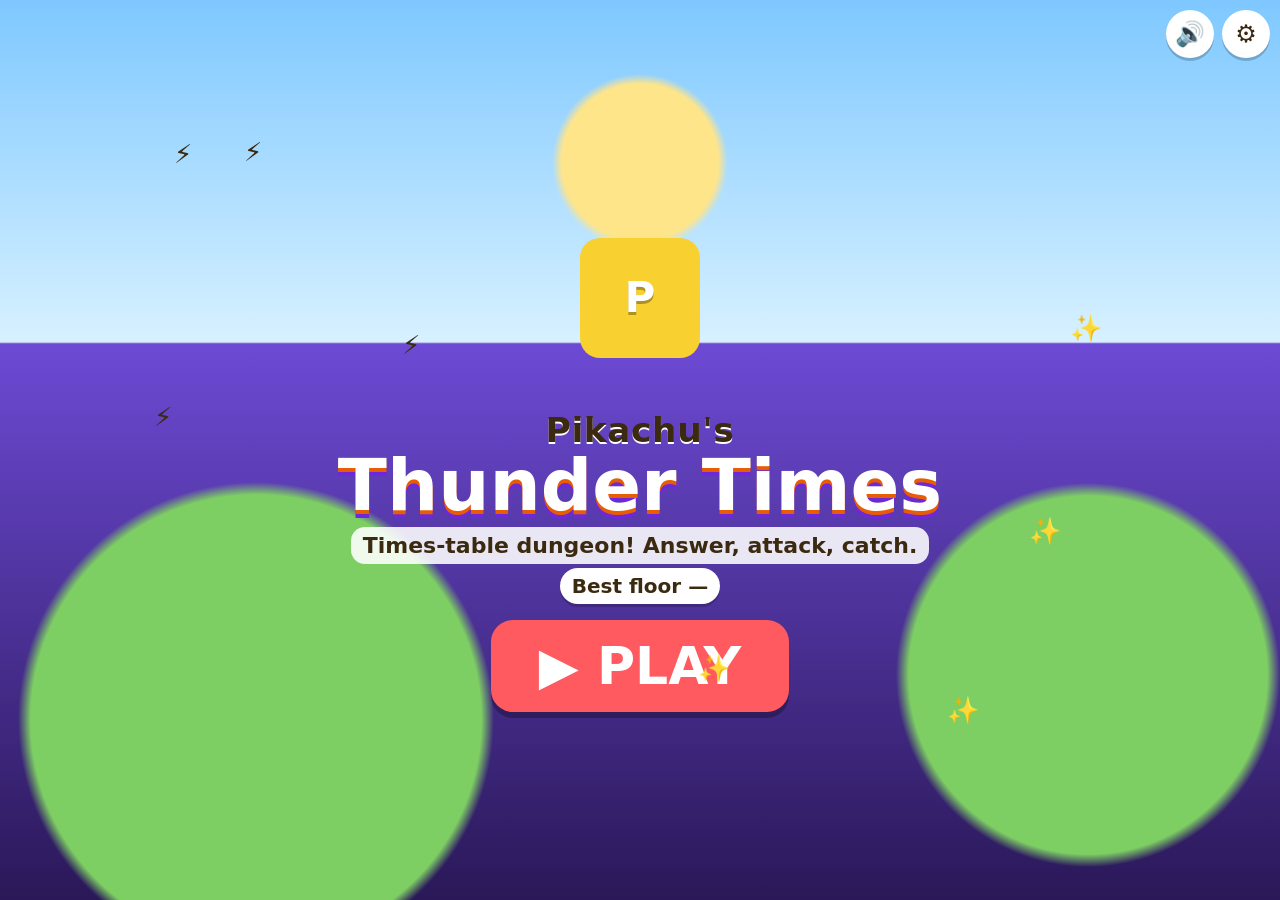
==== commit 28f67d21: "Replace gym levels with a times-table dungeon crawler. Each run descends floors of wild Pokémon batt" ====
--- a/index.html
+++ b/index.html
@@ -5,343 +5,339 @@
 <meta name="viewport" content="width=device-width, initial-scale=1, maximum-scale=1, user-scalable=no, viewport-fit=cover">
 <meta name="apple-mobile-web-app-capable" content="yes">
 <meta name="mobile-web-app-capable" content="yes">
-<meta name="apple-mobile-web-app-status-bar-style" content="default">
+<meta name="apple-mobile-web-app-status-bar-style" content="black-translucent">
 <meta name="apple-mobile-web-app-title" content="Thunder Times">
 <meta name="format-detection" content="telephone=no">
-<meta name="theme-color" content="#ffd84d">
+<meta name="theme-color" content="#3a2370">
+<meta name="thunder-times-version" content="2">
+<meta name="description" content="Pikachu's Thunder Times — a kids' times-tables dungeon crawler.">
 <title>Pikachu's Thunder Times</title>
-<link rel="icon" type="image/svg+xml" href="data:image/svg+xml,%3Csvg%20xmlns%3D%22http%3A%2F%2Fwww.w3.org%2F2000%2Fsvg%22%20viewBox%3D%220%200%20200%20200%22%3E%3Cdefs%3E%3CclipPath%20id%3D%22earLc%22%3E%3Cpath%20d%3D%22M72%2064%20Q46%2034%2030%202%20Q68%2014%2098%2052%20Z%22%2F%3E%3C%2FclipPath%3E%3CclipPath%20id%3D%22earRc%22%3E%3Cpath%20d%3D%22M128%2064%20Q154%2034%20170%202%20Q132%2014%20102%2052%20Z%22%2F%3E%3C%2FclipPath%3E%3CradialGradient%20id%3D%22bg%22%20cx%3D%2250%25%22%20cy%3D%2240%25%22%20r%3D%2270%25%22%3E%3Cstop%20offset%3D%220%22%20stop-color%3D%22%23fff7c2%22%2F%3E%3Cstop%20offset%3D%22.5%22%20stop-color%3D%22%23ffd84d%22%2F%3E%3Cstop%20offset%3D%221%22%20stop-color%3D%22%23ff9f1c%22%2F%3E%3C%2FradialGradient%3E%3C%2Fdefs%3E%3Crect%20width%3D%22200%22%20height%3D%22200%22%20rx%3D%2244%22%20fill%3D%22url(%23bg)%22%2F%3E%3Csvg%20x%3D%2218%22%20y%3D%2218%22%20width%3D%22164%22%20height%3D%22172%22%20viewBox%3D%220%200%20200%20210%22%3E%3Cg%20class%3D%22tail%22%3E%3Cpath%20d%3D%22M140%20168%20L158%20140%20L146%20134%20L178%2098%20L166%2090%20L192%2056%20L144%2084%20L156%2092%20L126%20122%20L138%20128%20L120%20156%20Z%22%20fill%3D%22%23ffd21f%22%20stroke%3D%22%235a3a10%22%20stroke-width%3D%224%22%20stroke-linejoin%3D%22round%22%3E%3C%2Fpath%3E%3Cpath%20d%3D%22M140%20168%20L120%20156%20L126%20146%20L146%20157%20Z%22%20fill%3D%22%239b6420%22%20stroke%3D%22%235a3a10%22%20stroke-width%3D%223%22%20stroke-linejoin%3D%22round%22%3E%3C%2Fpath%3E%3C%2Fg%3E%3Cpath%20d%3D%22M72%2064%20Q46%2034%2030%202%20Q68%2014%2098%2052%20Z%22%20fill%3D%22%23ffd21f%22%3E%3C%2Fpath%3E%3Cg%20clip-path%3D%22url(%23earLc)%22%3E%3Crect%20x%3D%220%22%20y%3D%220%22%20width%3D%2280%22%20height%3D%2224%22%20fill%3D%22%232a2a2a%22%3E%3C%2Frect%3E%3C%2Fg%3E%3Cpath%20d%3D%22M72%2064%20Q46%2034%2030%202%20Q68%2014%2098%2052%20Z%22%20fill%3D%22none%22%20stroke%3D%22%235a3a10%22%20stroke-width%3D%224%22%20stroke-linejoin%3D%22round%22%3E%3C%2Fpath%3E%3Cpath%20d%3D%22M128%2064%20Q154%2034%20170%202%20Q132%2014%20102%2052%20Z%22%20fill%3D%22%23ffd21f%22%3E%3C%2Fpath%3E%3Cg%20clip-path%3D%22url(%23earRc)%22%3E%3Crect%20x%3D%22120%22%20y%3D%220%22%20width%3D%2280%22%20height%3D%2224%22%20fill%3D%22%232a2a2a%22%3E%3C%2Frect%3E%3C%2Fg%3E%3Cpath%20d%3D%22M128%2064%20Q154%2034%20170%202%20Q132%2014%20102%2052%20Z%22%20fill%3D%22none%22%20stroke%3D%22%235a3a10%22%20stroke-width%3D%224%22%20stroke-linejoin%3D%22round%22%3E%3C%2Fpath%3E%3Cellipse%20cx%3D%22100%22%20cy%3D%22160%22%20rx%3D%2246%22%20ry%3D%2240%22%20fill%3D%22%23ffd21f%22%20stroke%3D%22%235a3a10%22%20stroke-width%3D%224%22%3E%3C%2Fellipse%3E%3Cellipse%20cx%3D%2276%22%20cy%3D%22198%22%20rx%3D%2215%22%20ry%3D%228%22%20fill%3D%22%23ffd21f%22%20stroke%3D%22%235a3a10%22%20stroke-width%3D%224%22%3E%3C%2Fellipse%3E%3Cellipse%20cx%3D%22124%22%20cy%3D%22198%22%20rx%3D%2215%22%20ry%3D%228%22%20fill%3D%22%23ffd21f%22%20stroke%3D%22%235a3a10%22%20stroke-width%3D%224%22%3E%3C%2Fellipse%3E%3Cellipse%20cx%3D%2274%22%20cy%3D%22156%22%20rx%3D%229%22%20ry%3D%2215%22%20transform%3D%22rotate(-25%2074%20156)%22%20fill%3D%22%23ffd21f%22%20stroke%3D%22%235a3a10%22%20stroke-width%3D%224%22%3E%3C%2Fellipse%3E%3Cellipse%20cx%3D%22126%22%20cy%3D%22156%22%20rx%3D%229%22%20ry%3D%2215%22%20transform%3D%22rotate(25%20126%20156)%22%20fill%3D%22%23ffd21f%22%20stroke%3D%22%235a3a10%22%20stroke-width%3D%224%22%3E%3C%2Fellipse%3E%3Cellipse%20cx%3D%22100%22%20cy%3D%2294%22%20rx%3D%2258%22%20ry%3D%2247%22%20fill%3D%22%23ffd21f%22%20stroke%3D%22%235a3a10%22%20stroke-width%3D%224%22%3E%3C%2Fellipse%3E%3Ccircle%20cx%3D%2278%22%20cy%3D%2288%22%20r%3D%2210%22%20fill%3D%22%23222%22%3E%3C%2Fcircle%3E%3Ccircle%20cx%3D%2281.5%22%20cy%3D%2284.5%22%20r%3D%223.8%22%20fill%3D%22%23fff%22%3E%3C%2Fcircle%3E%3Ccircle%20cx%3D%22122%22%20cy%3D%2288%22%20r%3D%2210%22%20fill%3D%22%23222%22%3E%3C%2Fcircle%3E%3Ccircle%20cx%3D%22125.5%22%20cy%3D%2284.5%22%20r%3D%223.8%22%20fill%3D%22%23fff%22%3E%3C%2Fcircle%3E%3Ccircle%20class%3D%22cheek%22%20cx%3D%2262%22%20cy%3D%22109%22%20r%3D%2211.5%22%20fill%3D%22%23ff4b4b%22%3E%3C%2Fcircle%3E%3Ccircle%20class%3D%22cheek%22%20cx%3D%22138%22%20cy%3D%22109%22%20r%3D%2211.5%22%20fill%3D%22%23ff4b4b%22%3E%3C%2Fcircle%3E%3Cellipse%20cx%3D%22100%22%20cy%3D%22100%22%20rx%3D%223.5%22%20ry%3D%222.4%22%20fill%3D%22%23222%22%3E%3C%2Fellipse%3E%3Cpath%20d%3D%22M89%20108%20Q94.5%20116%20100%20108%20Q105.5%20116%20111%20108%22%20fill%3D%22none%22%20stroke%3D%22%235a3a10%22%20stroke-width%3D%223%22%20stroke-linecap%3D%22round%22%3E%3C%2Fpath%3E%3Cpath%20d%3D%22M93%20112%20Q100%20124%20107%20112%22%20fill%3D%22%23e8505b%22%20opacity%3D%22.9%22%3E%3C%2Fpath%3E%3C%2Fsvg%3E%3C%2Fsvg%3E">
-<link rel="apple-touch-icon" href="[data-uri]">
+<link rel="icon" href="data:image/svg+xml,%3Csvg%20xmlns='http://www.w3.org/2000/svg'%20viewBox='0%200%2064%2064'%3E%3Crect%20width='64'%20height='64'%20rx='14'%20fill='%23ffd21f'/%3E%3Cpath%20d='M36%206%20L14%2036%20h16%20L26%2058%20L50%2026%20H34z'%20fill='%233b2a10'/%3E%3C/svg%3E">
 <style>
 :root{
-  --yellow:#ffd21f; --yellow2:#ffe873; --ink:#3b2a10; --sky1:#7fd3ff; --sky2:#d9f4ff;
-  --grass1:#8ee26b; --grass2:#4cb84a; --red:#ff5a5f; --blue:#3d8bff; --green:#2fbf71; --orange:#ff9f1c; --purple:#8e5cf7;
-  --sat:env(safe-area-inset-top,0px); --sab:env(safe-area-inset-bottom,0px); --sal:env(safe-area-inset-left,0px); --sar:env(safe-area-inset-right,0px);
+  --ink:#3b2a10; --paper:#fff8e8; --red:#ff5a5f; --blue:#3d8bff; --green:#2fbf71; --orange:#ff9f1c;
+  --yellow:#ffd21f; --purple:#6d4ad4; --cave1:#2a1858; --cave2:#5b3cae;
+  --sat:env(safe-area-inset-top,0px); --sab:env(safe-area-inset-bottom,0px);
+  --sal:env(safe-area-inset-left,0px); --sar:env(safe-area-inset-right,0px);
 }
 *{box-sizing:border-box;-webkit-tap-highlight-color:transparent;}
-html,body{margin:0;height:100%;overflow:hidden;overscroll-behavior:none;}
+html,body{margin:0;height:100%;height:100dvh;overflow:hidden;overscroll-behavior:none;}
 body{
   font-family:"Arial Rounded MT Bold","Nunito","Varela Round","Trebuchet MS",system-ui,-apple-system,sans-serif;
-  color:var(--ink);background:linear-gradient(var(--sky1),var(--sky2));
+  color:var(--ink);background:var(--cave1);
   -webkit-user-select:none;user-select:none;-webkit-touch-callout:none;touch-action:manipulation;
   -webkit-text-size-adjust:100%;
 }
-button{font-family:inherit;color:inherit;touch-action:manipulation;cursor:pointer;border:none;-webkit-appearance:none;appearance:none;}
+button{font-family:inherit;color:inherit;touch-action:manipulation;cursor:pointer;border:none;background:none;-webkit-appearance:none;appearance:none;}
 input{font-family:inherit;}
-#svgdefs{position:absolute;width:0;height:0;overflow:hidden}
-.screen{position:fixed;inset:0;display:none;flex-direction:column;padding:var(--sat) var(--sar) var(--sab) var(--sal);}
+.screen{position:fixed;inset:0;display:none;flex-direction:column;padding:var(--sat) var(--sar) var(--sab) var(--sal);min-height:0;}
 .screen.active{display:flex;}
-.scroll{flex:1;overflow-y:auto;-webkit-overflow-scrolling:touch;overscroll-behavior:contain;padding:12px 16px 24px;}
-.chunky{
-  border-radius:22px;font-weight:900;box-shadow:0 6px 0 rgba(0,0,0,.25);transition:transform .08s,box-shadow .08s;
-}
-.chunky:active{transform:translateY(4px);box-shadow:0 2px 0 rgba(0,0,0,.25);}
-.chunky:disabled{filter:grayscale(.7) opacity(.6);}
-.topbar{display:flex;align-items:center;gap:8px;padding:8px 12px;flex-wrap:nowrap;}
+.scroll{flex:1;overflow:auto;-webkit-overflow-scrolling:touch;overscroll-behavior:contain;padding:8px 14px 20px;}
+.chunky{border-radius:22px;font-weight:900;box-shadow:0 6px 0 rgba(0,0,0,.28);transition:transform .08s,box-shadow .08s;}
+.chunky:active{transform:translateY(4px);box-shadow:0 2px 0 rgba(0,0,0,.28);}
+.chunky:disabled{filter:grayscale(.45) opacity(.55);transform:none;}
+.topbar{display:flex;align-items:center;gap:8px;padding:8px 10px;flex:none;}
 .topbar .spacer{flex:1}
-.pill{background:#fff;border-radius:999px;padding:6px 14px;font-weight:900;font-size:clamp(16px,2.6vh,22px);box-shadow:0 3px 0 rgba(0,0,0,.15);white-space:nowrap;}
-.iconbtn{width:48px;height:48px;border-radius:50%;background:#fff;font-size:24px;display:flex;align-items:center;justify-content:center;box-shadow:0 3px 0 rgba(0,0,0,.18);flex:none;}
-.iconbtn:active{transform:translateY(2px);box-shadow:0 1px 0 rgba(0,0,0,.18);}
-.iconbtn svg{width:30px;height:30px}
-
-@media (max-width:480px){
-  #badgePill{display:none}
-  .topbar{gap:6px;padding:8px 8px}
-  .iconbtn{width:44px;height:44px;font-size:22px}
-  .pill{padding:6px 10px}
-}
-/* ---------- Title ---------- */
-#title{align-items:center;justify-content:center;text-align:center;background:radial-gradient(circle at 50% 40%,#fff7c2 0,#ffe066 35%,#ffb703 100%);overflow:hidden;}
-#title h1{margin:0;font-size:clamp(34px,8vmin,80px);line-height:1;color:#fff;text-shadow:0 4px 0 #e85d04,0 8px 0 #9d0208,0 10px 18px rgba(0,0,0,.25);letter-spacing:1px;}
-#title h1 small{display:block;font-size:.55em;color:#3b2a10;text-shadow:0 3px 0 #fff;margin-bottom:6px}
-#title .tag{font-size:clamp(16px,3vmin,24px);font-weight:900;margin:10px 0 16px;color:#5a3a10}
-.title-pika{height:min(38vh,60vw);aspect-ratio:200/210;animation:bounce 1.6s ease-in-out infinite;filter:drop-shadow(0 10px 8px rgba(0,0,0,.2));}
-#playBtn{font-size:clamp(30px,6vmin,52px);padding:16px 54px;background:var(--red);color:#fff;margin-top:8px;animation:pulse 1.4s ease-in-out infinite;}
-#title .corner{position:absolute;top:calc(var(--sat) + 10px);right:calc(var(--sar) + 10px);}
-.spark{position:absolute;font-size:28px;animation:twinkle 2s ease-in-out infinite;pointer-events:none}
-@keyframes bounce{0%,100%{transform:translateY(0)}50%{transform:translateY(-14px)}}
-@keyframes pulse{0%,100%{transform:scale(1)}50%{transform:scale(1.06)}}
-@keyframes twinkle{0%,100%{opacity:.2;transform:scale(.7) rotate(0)}50%{opacity:1;transform:scale(1.2) rotate(20deg)}}
-
-/* ---------- Map ---------- */
-#map{background:linear-gradient(#7fd3ff,#c8f1ff 45%,#a6e78a 45.2%,#6fcf5a);}
-#map h2{text-align:center;margin:4px 0 2px;font-size:clamp(28px,5vh,44px);color:#fff;text-shadow:0 3px 0 #2a7ab0,0 5px 10px rgba(0,0,0,.2)}
-#map .story{text-align:center;font-weight:900;font-size:clamp(15px,2.3vh,20px);margin:0 auto 12px;max-width:640px;background:rgba(255,255,255,.85);border-radius:16px;padding:8px 14px}
-.gyms{display:grid;grid-template-columns:repeat(auto-fill,minmax(104px,1fr));gap:12px;max-width:900px;margin:0 auto;}
-.gym{background:#fff;padding:10px 6px 12px;display:flex;flex-direction:column;align-items:center;gap:4px;font-size:18px;position:relative}
-.gym svg{width:62px;height:62px}
-.gym .gname{font-size:20px}
-.gym .gsub{font-size:14px;opacity:.7}
-.gym.done{background:#fff8d6}
-.champ{grid-column:1/-1;background:linear-gradient(90deg,#ffd166,#ff9f1c);color:#fff;font-size:24px;padding:14px;display:flex;align-items:center;justify-content:center;gap:12px;text-shadow:0 2px 0 rgba(0,0,0,.25)}
-.champ.locked{background:#cfd8dc;color:#455a64;text-shadow:none}
-.champ .ct{font-size:28px}
-.collectBtn{background:#fff;border-radius:999px;padding:6px 14px 6px 8px;font-weight:900;font-size:clamp(15px,2.4vh,20px);display:flex;align-items:center;gap:6px;box-shadow:0 3px 0 rgba(0,0,0,.18);white-space:nowrap}
-.collectBtn svg{width:30px;height:30px}
-
-/* ---------- Battle ---------- */
-#battle{background:linear-gradient(#8fd8ff,#e3f7ff);}
-#battle .topbar{background:rgba(255,255,255,.55)}
-#bTitle{font-weight:900;font-size:clamp(18px,3vh,26px);white-space:nowrap;overflow:hidden;text-overflow:ellipsis}
-.bbody{flex:1;display:flex;flex-direction:column;min-height:0;}
-#arena{position:relative;flex:1;min-height:150px;overflow:hidden;background:linear-gradient(transparent 55%,#a8eb7f 55%,#62c454);}
-.plat{position:absolute;border-radius:50%;background:radial-gradient(#7bd25e,#3f9e3c);opacity:.9}
-#bPika:before{content:'';position:absolute;left:-18%;right:-18%;bottom:-6%;height:22%;border-radius:50%;background:radial-gradient(#7bd25e,#3f9e3c);z-index:-1}
-#bMon{position:relative}
-#bMon:before{content:'';position:absolute;left:-16%;right:-16%;bottom:-4%;height:24%;border-radius:50%;background:radial-gradient(#7bd25e,#3f9e3c);z-index:-1}
-#bMon svg{position:relative}
-#bPika{position:absolute;left:5%;bottom:5%;height:58%;max-width:42%;aspect-ratio:200/210;z-index:2}
-#bPika svg,#bMon svg{width:100%;height:100%;display:block;overflow:visible}
-#bMonWrap{position:absolute;right:6%;top:4%;height:52%;max-width:40%;aspect-ratio:1/1;z-index:2;display:flex;flex-direction:column;align-items:center}
-#bMon{width:100%;flex:1;min-height:0}
-#bMonName{background:#fff;border-radius:12px;padding:2px 10px;font-weight:900;font-size:clamp(13px,2.2vh,20px);white-space:nowrap;box-shadow:0 2px 0 rgba(0,0,0,.15);margin-bottom:2px}
-#bubble{position:absolute;left:calc(5% + 4px);bottom:64%;z-index:4;background:#fff;border-radius:18px;padding:6px 14px;font-weight:900;font-size:clamp(18px,3.2vh,28px);box-shadow:0 3px 0 rgba(0,0,0,.15);opacity:0;transform:scale(.5);transition:all .18s;pointer-events:none;white-space:nowrap}
-#bubble.show{opacity:1;transform:scale(1)}
-#bubble:after{content:"";position:absolute;left:28px;bottom:-12px;border:8px solid transparent;border-top:10px solid #fff}
-#boltLayer{position:absolute;inset:0;width:100%;height:100%;z-index:3;pointer-events:none}
-.bolt{animation:flicker .5s linear forwards}
-@keyframes flicker{0%{opacity:0}10%{opacity:1}25%{opacity:.4}40%{opacity:1}70%{opacity:1}100%{opacity:0}}
-.enter{animation:enter .45s cubic-bezier(.2,1.4,.5,1) both}
-@keyframes enter{from{transform:translateX(120%) scale(.6);opacity:0}to{transform:none;opacity:1}}
-.hit{animation:hit .35s linear both}
-@keyframes hit{0%,100%{transform:translateX(0);filter:none}20%{transform:translateX(-10px);filter:brightness(2.2)}40%{transform:translateX(10px)}60%{transform:translateX(-8px);filter:brightness(2.2)}80%{transform:translateX(6px)}}
-.ko{animation:ko .7s ease-in both}
-@keyframes ko{0%{transform:none;opacity:1}30%{transform:translateY(-20px) rotate(-20deg)}100%{transform:translate(60%,40%) rotate(200deg) scale(.2);opacity:0}}
-.runaway{animation:runaway .6s ease-in both}
-@keyframes runaway{to{transform:translateX(140%);opacity:0}}
-.charge{animation:charge .35s ease-out}
-@keyframes charge{0%{transform:none}40%{transform:translateY(-18%) scale(1.05)}100%{transform:none}}
-.pika-svg .cheek{transition:fill .1s}
-.zapping .cheek{fill:#fff36b}
-.pikasad{animation:tilt .6s ease-in-out}
-@keyframes tilt{0%,100%{transform:rotate(0)}30%{transform:rotate(-10deg)}70%{transform:rotate(8deg)}}
-#koTag{position:absolute;right:10%;top:20%;z-index:5;font-weight:900;font-size:clamp(22px,4.5vh,40px);color:#fff;text-shadow:0 3px 0 #e85d04,0 0 12px #ff0;opacity:0;pointer-events:none}
-#koTag.show{animation:pop 1s ease-out forwards}
-@keyframes pop{0%{opacity:0;transform:scale(.4)}20%{opacity:1;transform:scale(1.15)}70%{opacity:1;transform:scale(1)}100%{opacity:0;transform:translateY(-30px)}}
-.floaty{position:fixed;z-index:50;font-weight:900;font-size:clamp(20px,3.6vh,32px);color:#ff9f1c;text-shadow:0 2px 0 #fff,0 0 8px #fff;pointer-events:none;animation:floatUp 1.3s ease-out forwards;white-space:nowrap}
-@keyframes floatUp{0%{opacity:0;transform:translate(-50%,0) scale(.6)}15%{opacity:1;transform:translate(-50%,-10px) scale(1.1)}100%{opacity:0;transform:translate(-50%,-90px) scale(1)}}
-
-.panel{padding:8px 12px 10px;display:flex;flex-direction:column;gap:8px;width:100%;max-width:760px;margin:0 auto;}
-#qCard{background:#fff;border-radius:22px;text-align:center;padding:4px 10px 6px;box-shadow:0 5px 0 rgba(0,0,0,.15);position:relative}
-#qText{font-size:clamp(40px,8.5vh,92px);font-weight:900;line-height:1.15;letter-spacing:2px}
+.topbar h2{margin:0;font-size:clamp(20px,3.4vh,32px);color:#fff;text-shadow:0 2px 0 #241448;}
+.pill{background:#fff;border-radius:999px;padding:6px 12px;font-weight:900;font-size:clamp(15px,2.4vh,20px);box-shadow:0 3px 0 rgba(0,0,0,.18);white-space:nowrap;}
+.iconbtn{width:48px;height:48px;border-radius:50%;background:#fff;font-size:24px;display:flex;align-items:center;justify-content:center;box-shadow:0 3px 0 rgba(0,0,0,.2);flex:none;}
+.iconbtn:active{transform:translateY(2px);box-shadow:0 1px 0 rgba(0,0,0,.2);}
+.bigbtn{font-size:clamp(20px,3vh,28px);padding:14px 22px;color:#fff;background:var(--blue);border-radius:22px;font-weight:900;box-shadow:0 6px 0 rgba(0,0,0,.25);}
+.bigbtn:active{transform:translateY(4px);box-shadow:0 2px 0 rgba(0,0,0,.25);}
+.bigbtn.g{background:var(--green)}.bigbtn.r{background:var(--red)}.bigbtn.o{background:var(--orange)}.bigbtn.gray{background:#90a4ae}
+.btnrow{display:flex;gap:10px;justify-content:center;flex-wrap:wrap}
+
+/* Title */
+#title{align-items:center;justify-content:center;text-align:center;background:
+  radial-gradient(circle at 50% 18%,#ffe58a 0 8%,transparent 9%),
+  radial-gradient(circle at 20% 80%,#7dce63 0 18%,transparent 19%),
+  radial-gradient(circle at 85% 75%,#7dce63 0 14%,transparent 15%),
+  linear-gradient(#7ec8ff 0%,#d7f1ff 38%,#6d4ad4 38.2%,#2a1858 100%);overflow:hidden;}
+#title h1{margin:6px 0 0;font-size:clamp(32px,8vmin,72px);line-height:.95;color:#fff;text-shadow:0 4px 0 #e85d04,0 8px 0 #6d28d9;}
+#title h1 small{display:block;font-size:.48em;color:#3b2a10;text-shadow:0 2px 0 #fff;margin-bottom:4px;letter-spacing:.5px}
+.tag{font-weight:900;font-size:clamp(16px,2.8vmin,22px);margin:8px 0 4px;background:rgba(255,255,255,.88);border-radius:14px;padding:6px 12px}
+#bestPill{margin-bottom:8px}
+#playBtn{font-size:clamp(30px,6vmin,52px);padding:16px 48px;background:var(--red);color:#fff;margin-top:8px}
+.title-sprite{width:min(46vw,220px);height:min(28vh,220px);display:flex;align-items:center;justify-content:center}
+.title-sprite img{max-width:100%;max-height:100%;image-rendering:pixelated;image-rendering:crisp-edges}
+#title .corner{position:absolute;top:calc(var(--sat) + 10px);right:calc(var(--sar) + 10px);display:flex;gap:8px}
+.spark{position:absolute;font-size:26px;animation:twinkle 2.4s ease-in-out infinite;pointer-events:none}
+@keyframes twinkle{0%,100%{opacity:.25;transform:scale(.8)}50%{opacity:1;transform:scale(1.15)}}
+.bob{animation:bob 1.6s ease-in-out infinite}
+@keyframes bob{0%,100%{transform:translateY(0)}50%{transform:translateY(-10px)}}
+
+/* Team */
+#team{background:linear-gradient(#5b3cae,#2a1858 40%,#1b1038);}
+.teamgrid{display:grid;grid-template-columns:repeat(auto-fill,minmax(148px,1fr));gap:12px;max-width:920px;margin:0 auto}
+.tcard{background:var(--paper);border-radius:20px;padding:10px 8px 12px;text-align:center;font-weight:900;box-shadow:0 5px 0 rgba(0,0,0,.25);border:4px solid transparent}
+.tcard.sel{border-color:#ffd21f;background:#fff4c2}
+.tcard img,.tcard .fallback{width:96px;height:96px;object-fit:contain;image-rendering:pixelated;image-rendering:crisp-edges;margin:0 auto}
+.tcard .nm{font-size:18px}
+.tcard .sub{font-size:13px;opacity:.75}
+#startRun{align-self:center;margin:8px auto 12px;min-width:min(92vw,420px)}
+
+/* Battle */
+#battle{background:linear-gradient(#241448,#3a2370);}
+.bbody{flex:1;display:flex;flex-direction:column;min-height:0;width:100%;max-width:1100px;margin:0 auto}
+#arena{
+  flex:1 1 190px;min-height:168px;position:relative;
+  display:grid;grid-template-columns:1.05fr .95fr;grid-template-rows:1fr 1fr;gap:2px;
+  margin:0 8px;padding:8px;border-radius:22px;overflow:hidden;
+  background:linear-gradient(#9ad7ff 0%,#e5f6ff 46%,#8ee07a 46.4%,#3ea84a 100%);
+  box-shadow:inset 0 -12px 0 rgba(0,0,0,.08);
+}
+#arena.boss{box-shadow:inset 0 0 0 4px #ffd21f,inset 0 -12px 0 rgba(0,0,0,.08)}
+.hpbox{background:rgba(255,255,255,.94);border-radius:14px;padding:6px 8px;box-shadow:0 3px 0 rgba(0,0,0,.15);align-self:start;z-index:2;max-width:100%}
+.hpbox.me{align-self:end}
+.hpbox.foe{grid-area:1 / 1}
+.sprite.foe{grid-area:1 / 2;align-self:end;justify-self:end}
+.sprite.me{grid-area:2 / 1;align-self:end;justify-self:start}
+.hpbox.me{grid-area:2 / 2}
+.hpmeta{display:flex;justify-content:space-between;gap:6px;align-items:baseline;font-weight:900;font-size:clamp(13px,2vh,18px)}
+.hpmeta b{overflow:hidden;text-overflow:ellipsis;white-space:nowrap}
+.bossTag{background:#ffd21f;color:#3b2a10;border-radius:999px;padding:0 6px;font-size:11px;margin-left:4px}
+.hpnum{font-size:12px;font-weight:900;text-align:right;opacity:.8}
+.hpbar{height:14px;background:#e6e0d4;border-radius:999px;overflow:hidden;margin-top:3px}
+.hpbar i{display:block;height:100%;width:0;border-radius:inherit;background:linear-gradient(#9be7ff,#3d8bff);transition:width .3s}
+.hpbar.me i{background:linear-gradient(#b6ff8a,#2fbf71)}
+.hpbar.low i{background:linear-gradient(#ffe082,#ff9f1c)}
+.hpbar.crit i{background:linear-gradient(#ffab91,#e53935)}
+.sprite{width:min(100%,200px);height:100%;max-height:24vh;display:flex;align-items:flex-end;justify-content:center;position:relative;z-index:1}
+.sprite img{max-width:100%;max-height:100%;object-fit:contain;image-rendering:pixelated;image-rendering:crisp-edges;filter:drop-shadow(0 6px 0 rgba(0,0,0,.18))}
+.fallback{width:min(100%,120px);aspect-ratio:1;border-radius:20px;display:flex;align-items:center;justify-content:center;font-size:42px;font-weight:900;color:#fff;text-shadow:0 3px 0 rgba(0,0,0,.3)}
+.hasimg > .fallback{display:none}
+.tcard .slot{height:96px;display:flex;align-items:center;justify-content:center;position:relative}
+.tcard .slot .fallback{position:absolute;width:96px;height:96px}
+#capAnswers{min-height:148px}
+#capOv.quizzing #capAnswers{flex:1;min-height:160px}
+#battleMsg{position:absolute;left:50%;top:46%;transform:translate(-50%,-50%);z-index:4;background:#fff;border-radius:14px;padding:4px 10px;font-weight:900;font-size:clamp(13px,2vh,18px);box-shadow:0 3px 0 rgba(0,0,0,.15);max-width:86%;text-align:center;pointer-events:none}
+.panel{flex:1.25 1 250px;min-height:0;display:flex;flex-direction:column;gap:8px;padding:8px 12px 10px}
+#qCard{background:#fff;border-radius:20px;text-align:center;padding:4px 10px 6px;box-shadow:0 4px 0 rgba(0,0,0,.18);flex:none}
+#qText{font-size:clamp(34px,7vh,76px);font-weight:900;line-height:1.05;letter-spacing:1px}
 #qText .ans{color:var(--green)}
-#qHint{font-size:clamp(14px,2.2vh,20px);font-weight:900;min-height:1.3em;color:#7a5a20}
-.meter{display:flex;align-items:center;gap:8px;font-weight:900;font-size:clamp(13px,2vh,18px)}
-.segs{flex:1;display:flex;gap:5px;background:rgba(255,255,255,.7);padding:4px;border-radius:12px}
-.seg{flex:1;height:clamp(12px,2vh,20px);border-radius:8px;background:#dfe6ea;transition:background .25s}
-.seg.on{background:linear-gradient(#fff36b,#ffc400);box-shadow:0 0 8px #ffd600}
-.meter.full .segs{animation:glow .6s ease-in-out infinite alternate}
-@keyframes glow{from{box-shadow:0 0 0 #ff0}to{box-shadow:0 0 18px #ffd600}}
-.answers{display:grid;grid-template-columns:1fr 1fr;gap:12px;}
-.ansBtn{height:clamp(64px,11.5vh,124px);font-size:clamp(32px,6.5vh,64px);color:#fff;text-shadow:0 3px 0 rgba(0,0,0,.25);}
+#qHint{font-size:clamp(14px,2.1vh,18px);font-weight:800;min-height:1.25em;color:#7a5a20}
+#timerWrap{display:flex;align-items:center;gap:8px;font-weight:900;flex:none}
+#timerBar{flex:1;height:18px;background:rgba(255,255,255,.35);border-radius:999px;overflow:hidden;box-shadow:inset 0 2px 0 rgba(0,0,0,.15)}
+#timerFill{display:block;height:100%;width:100%;background:linear-gradient(#b6ff8a,#2fbf71);border-radius:inherit}
+#timerFill.mid{background:linear-gradient(#ffe082,#ff9f1c)}
+#timerFill.low{background:linear-gradient(#ffab91,#e53935)}
+#timerNum{color:#fff;min-width:2.2ch;text-align:right;font-size:clamp(16px,2.6vh,22px);text-shadow:0 2px 0 #241448}
+.answers{flex:1;min-height:0;display:grid;grid-template-columns:1fr 1fr;grid-template-rows:1fr 1fr;gap:10px}
+.ansBtn{height:100%;min-height:64px;font-size:clamp(28px,6vh,58px);color:#fff;text-shadow:0 3px 0 rgba(0,0,0,.25);font-variant-numeric:tabular-nums}
+.ansBtn.long{font-size:clamp(22px,4.6vh,44px)}
 .ansBtn:nth-child(1){background:var(--red)}
 .ansBtn:nth-child(2){background:var(--blue)}
 .ansBtn:nth-child(3){background:var(--green)}
 .ansBtn:nth-child(4){background:var(--orange)}
-.ansBtn.dim{opacity:.35}
-.ansBtn.wrong{background:#9aa5ad !important;animation:hit .35s}
-.ansBtn.glowme{animation:pulseGlow .8s ease-in-out infinite;box-shadow:0 0 0 6px #fff,0 0 24px 8px #ffe600}
-.ansBtn.right{background:#22c55e !important;box-shadow:0 0 0 6px #fff,0 0 24px 8px #7CFC00}
-@keyframes pulseGlow{0%,100%{transform:scale(1)}50%{transform:scale(1.06)}}
-#flash{position:fixed;inset:0;z-index:60;pointer-events:none;display:none;align-items:center;justify-content:center;background:rgba(255,245,120,.0)}
-#flash.go{display:flex;animation:flashAnim 1.6s ease-out forwards}
-#flash span{font-size:clamp(40px,10vmin,110px);font-weight:900;color:#fff;text-shadow:0 5px 0 #e85d04,0 0 30px #ff0;transform:rotate(-6deg);text-align:center;line-height:1}
-@keyframes flashAnim{0%{background:rgba(255,255,255,1)}10%{background:rgba(255,240,80,.9)}20%{background:rgba(255,255,255,.9)}35%{background:rgba(255,230,60,.7)}100%{background:rgba(255,230,60,0)}}
-.shake{animation:screenShake .5s linear}
-@keyframes screenShake{0%,100%{transform:none}20%{transform:translate(-8px,4px)}40%{transform:translate(8px,-4px)}60%{transform:translate(-6px,-3px)}80%{transform:translate(5px,3px)}}
-
-@media (orientation:landscape) and (max-height:560px){
-  .bbody{flex-direction:row}
-  #arena{flex:1.1}
-  .panel{width:auto;flex:1;max-width:none;justify-content:center;gap:6px;padding:6px 10px}
-  #qText{font-size:clamp(30px,11vh,64px)}
-  .ansBtn{height:clamp(52px,17vh,90px);font-size:clamp(26px,9vh,48px)}
-  .topbar{padding:4px 10px}
-  .iconbtn{width:40px;height:40px;font-size:20px}
-}
-
-/* ---------- Result ---------- */
-#result{align-items:center;justify-content:center;text-align:center;background:radial-gradient(circle,#fff7c2,#ffd166 60%,#ff9f1c);}
-#result .box{background:#fff;border-radius:28px;padding:14px 18px;max-width:min(540px,94vw);max-height:calc(100% - 16px);overflow:auto;box-shadow:0 8px 0 rgba(0,0,0,.18)}
-#result h2{margin:4px 0;font-size:clamp(28px,5vh,44px);color:#e85d04}
-#rBadge svg{width:clamp(90px,17vh,170px);height:clamp(90px,17vh,170px);animation:spinIn .9s cubic-bezier(.2,1.4,.5,1) both}
-@keyframes spinIn{from{transform:scale(0) rotate(-360deg)}to{transform:none}}
-#rText{font-size:clamp(17px,2.6vh,22px);font-weight:900;margin:6px 0 10px}
-.stats{display:grid;grid-template-columns:1fr 1fr;gap:8px;margin-bottom:12px}
-.stat{background:#fff3c4;border-radius:16px;padding:8px 10px;font-weight:900;font-size:clamp(14px,2.2vh,19px)}
-.btnrow{display:flex;gap:10px;justify-content:center;flex-wrap:wrap}
-.bigbtn{font-size:clamp(18px,2.8vh,26px);padding:12px 18px;color:#fff;background:var(--blue)}
-.bigbtn.g{background:var(--green)}.bigbtn.r{background:var(--red)}.bigbtn.o{background:var(--orange)}.bigbtn.gray{background:#90a4ae}
-.confetti{position:fixed;top:-20px;width:12px;height:18px;z-index:70;pointer-events:none;border-radius:3px;animation:fall linear forwards}
-@keyframes fall{to{transform:translateY(110vh) rotate(720deg)}}
-
-/* ---------- Collection ---------- */
-#collection{background:linear-gradient(#ffecb3,#ffd166);}
-#collection h2,#parent h2{margin:0;font-size:clamp(24px,4vh,36px)}
-.shop{background:#fff;border-radius:22px;padding:12px;display:flex;align-items:center;gap:14px;max-width:760px;margin:0 auto 14px;box-shadow:0 5px 0 rgba(0,0,0,.12);flex-wrap:wrap;justify-content:center;text-align:center}
-.shop svg{width:64px;height:64px}
-#throwBtn{font-size:clamp(17px,2.6vh,24px);padding:12px 16px;background:var(--red);color:#fff}
-#shopMsg{font-weight:900;font-size:16px;width:100%}
-.dex{display:grid;grid-template-columns:repeat(auto-fill,minmax(110px,1fr));gap:12px;max-width:900px;margin:0 auto}
-.card{background:#fff;border-radius:18px;padding:8px;text-align:center;font-weight:900;font-size:16px;box-shadow:0 4px 0 rgba(0,0,0,.12)}
-.card svg{width:84px;height:84px}
-.card.unk{background:rgba(255,255,255,.5);color:#8d7a55}
-.card.unk svg{filter:brightness(0) opacity(.25)}
-#catchOv{position:fixed;inset:0;z-index:80;background:rgba(30,20,0,.6);display:none;align-items:center;justify-content:center;flex-direction:column;color:#fff;text-align:center;padding:20px}
-#catchOv.show{display:flex}
-#catchBall svg{width:clamp(100px,22vh,170px);height:clamp(100px,22vh,170px)}
-#catchBall.drop{animation:drop .6s cubic-bezier(.3,1.6,.6,1) both}
-#catchBall.wiggle{animation:wiggle .5s ease-in-out 3}
-@keyframes drop{from{transform:translateY(-60vh) rotate(-360deg)}to{transform:none}}
-@keyframes wiggle{0%,100%{transform:rotate(0)}25%{transform:rotate(-25deg)}75%{transform:rotate(25deg)}}
-#catchMon svg{width:clamp(140px,30vh,240px);height:clamp(140px,30vh,240px);animation:spinIn .7s cubic-bezier(.2,1.4,.5,1) both}
-#catchText{font-size:clamp(26px,5vh,44px);font-weight:900;text-shadow:0 3px 0 rgba(0,0,0,.4);margin:10px 0}
-
-/* ---------- Parent ---------- */
-#gateOv,#confirmOv{position:fixed;inset:0;z-index:90;background:rgba(0,0,0,.55);display:none;align-items:center;justify-content:center;padding:20px}
-#gateOv.show,#confirmOv.show{display:flex}
-.dialog{background:#fff;border-radius:22px;padding:20px;max-width:420px;width:100%;text-align:center;font-weight:900}
+.ansBtn.dim{opacity:.38}
+.ansBtn.wrong{background:#9aa5ad !important}
+.ansBtn.glowme{animation:pulseGlow .8s ease-in-out infinite;box-shadow:0 0 0 5px #fff,0 0 18px 6px #ffe600}
+.ansBtn.right{background:#22c55e !important}
+@keyframes pulseGlow{0%,100%{transform:scale(1)}50%{transform:scale(1.04)}}
+.lunge{animation:lunge .34s ease-in-out}
+@keyframes lunge{0%{transform:translate(0,0)}40%{transform:translate(22px,-14px) scale(1.06)}100%{transform:translate(0,0)}}
+.lungeF{animation:lungeF .34s ease-in-out}
+@keyframes lungeF{0%{transform:translate(0,0)}40%{transform:translate(-20px,12px) scale(1.05)}100%{transform:translate(0,0)}}
+.hitflash{animation:hitflash .45s linear}
+@keyframes hitflash{0%,100%{filter:drop-shadow(0 6px 0 rgba(0,0,0,.18))}25%{filter:brightness(2.4) drop-shadow(0 0 8px #fff)}60%{filter:brightness(1.5)}}
+.faint{animation:faint .65s ease-in forwards}
+@keyframes faint{to{transform:translateY(24px) rotate(10deg);opacity:.15;filter:grayscale(1)}}
+.shake{animation:screenShake .4s linear}
+@keyframes screenShake{0%,100%{transform:none}20%{transform:translate(-6px,3px)}40%{transform:translate(6px,-3px)}60%{transform:translate(-4px,-2px)}80%{transform:translate(4px,2px)}}
+.floaty{position:absolute;z-index:5;font-weight:900;font-size:clamp(18px,3vh,28px);color:#e85d04;text-shadow:0 2px 0 #fff,0 0 6px #fff;pointer-events:none;animation:floatUp 1.1s ease-out forwards;white-space:nowrap}
+@keyframes floatUp{0%{opacity:0;transform:translate(-50%,0) scale(.7)}20%{opacity:1;transform:translate(-50%,-8px) scale(1.05)}100%{opacity:0;transform:translate(-50%,-46px)}}
+
+/* Capture + dialogs */
+#capOv,#gateOv,#confirmOv{position:fixed;inset:0;z-index:40;display:none;padding:var(--sat) var(--sar) var(--sab) var(--sal);background:rgba(18,8,40,.72)}
+#capOv.show,#gateOv.show,#confirmOv.show{display:flex}
+#capOv{flex-direction:column}
+.capInner{margin:auto;width:min(680px,100%);max-height:100%;overflow:auto;background:var(--paper);border-radius:26px;padding:14px 14px 16px;text-align:center;box-shadow:0 10px 0 rgba(0,0,0,.28);display:flex;flex-direction:column;gap:8px}
+#capOv.quizzing .capInner{margin:0;width:100%;height:100%;max-height:100%;border-radius:0}
+#capSprite{height:min(22vh,180px);display:flex;align-items:center;justify-content:center}
+#capSprite img{max-height:100%;max-width:180px;image-rendering:pixelated;image-rendering:crisp-edges}
+#capTitle{margin:0;font-size:clamp(24px,4vh,36px)}
+#capText{margin:0;font-weight:800;font-size:clamp(15px,2.3vh,20px)}
+#capQ{font-size:clamp(32px,6vh,60px);font-weight:900;line-height:1}
+#capActions .bigbtn{min-width:min(88vw,320px)}
+.ball{width:72px;height:72px;margin:0 auto;animation:ballDrop .7s cubic-bezier(.2,1.4,.4,1)}
+@keyframes ballDrop{from{transform:translateY(-40vh) rotate(-200deg)}to{transform:none}}
+.ball.wiggle{animation:wiggle .45s ease-in-out 3}
+@keyframes wiggle{0%,100%{transform:rotate(0)}25%{transform:rotate(-18deg)}75%{transform:rotate(18deg)}}
+.dialog{margin:auto;background:#fff;border-radius:22px;padding:20px;max-width:440px;width:min(440px,100%);text-align:center;font-weight:900}
 .dialog h3{margin:0 0 8px;font-size:22px}
 .dialog p{font-weight:700;margin:6px 0 12px}
-#gateIn{font-size:28px;width:140px;text-align:center;border:3px solid #ccc;border-radius:14px;padding:6px;-webkit-user-select:text;user-select:text}
-#gateIn.bad{border-color:var(--red);animation:hit .35s}
-.dialog .btnrow{margin-top:14px}
-.dialog .bigbtn{font-size:20px;padding:10px 18px}
-#parent{background:#f4f7fb;}
-#parent .scroll{font-family:system-ui,-apple-system,sans-serif}
-.pcards{display:grid;grid-template-columns:repeat(auto-fill,minmax(130px,1fr));gap:10px;margin-bottom:16px}
+#gateIn{font-size:28px;width:150px;text-align:center;border:3px solid #ccc;border-radius:14px;padding:8px;-webkit-user-select:text;user-select:text}
+#gateIn.bad{border-color:var(--red)}
+
+/* Game over */
+#over{align-items:center;justify-content:center;text-align:center;background:radial-gradient(circle at 50% 20%,#6d4ad4,#241448 70%)}
+#over .box{background:var(--paper);border-radius:28px;padding:16px;width:min(520px,94vw);max-height:calc(100% - 16px);overflow:auto;box-shadow:0 8px 0 rgba(0,0,0,.28)}
+#over h2{margin:4px 0;font-size:clamp(28px,5vh,42px);color:#6d28d9}
+#overSprite{height:120px;display:flex;align-items:center;justify-content:center;filter:grayscale(.3)}
+#overSprite img{max-height:110px;image-rendering:pixelated}
+.stats{display:grid;grid-template-columns:1fr 1fr;gap:8px;margin:10px 0}
+.stat{background:#fff3c4;border-radius:16px;padding:8px;font-weight:900;font-size:clamp(14px,2.2vh,18px)}
+#over .corner{position:absolute;top:calc(var(--sat) + 10px);right:calc(var(--sar) + 10px)}
+
+/* Parent */
+#parent{background:#f4f7fb;color:#243044}
+#parent .topbar h2{color:#243044;text-shadow:none}
+#parent .scroll{font-family:system-ui,-apple-system,sans-serif;font-weight:600}
+.pcards{display:grid;grid-template-columns:repeat(auto-fill,minmax(120px,1fr));gap:10px;margin-bottom:14px}
 .pcard{background:#fff;border-radius:14px;padding:10px;box-shadow:0 2px 6px rgba(0,0,0,.08)}
 .pcard b{display:block;font-size:24px}
-.pcard span{font-size:13px;color:#667}
-.psec{background:#fff;border-radius:14px;padding:12px;box-shadow:0 2px 6px rgba(0,0,0,.08);margin-bottom:16px}
+.pcard span{font-size:13px;color:#667;font-weight:650}
+.psec{background:#fff;border-radius:14px;padding:12px;box-shadow:0 2px 6px rgba(0,0,0,.08);margin-bottom:14px}
 .psec h3{margin:0 0 8px;font-size:17px}
-.trow{display:grid;grid-template-columns:48px 1fr minmax(150px,auto);align-items:center;gap:8px;font-size:14px;margin:5px 0}
-.bar{height:14px;background:#e6ebf0;border-radius:8px;overflow:hidden}
-.bar i{display:block;height:100%;border-radius:8px}
-.grid10{display:grid;grid-template-columns:repeat(11,1fr);gap:3px;font-size:clamp(10px,2.6vw,14px);max-width:560px}
-.grid10 div{aspect-ratio:1/1;display:flex;align-items:center;justify-content:center;border-radius:5px;font-weight:700}
-.grid10 .h{background:none;color:#556;font-weight:900}
+.gridwrap{overflow-x:auto}
+.grid13{display:grid;grid-template-columns:repeat(14,minmax(26px,1fr));gap:3px;font-size:clamp(9px,2.2vw,13px);min-width:400px}
+.grid13 div{aspect-ratio:1;display:flex;align-items:center;justify-content:center;border-radius:4px;font-weight:800}
+.grid13 .h{background:none;color:#556;aspect-ratio:auto;min-height:18px}
 .c-none{background:#eceff1;color:#90a4ae}.c-good{background:#7bd88f}.c-ok{background:#ffe08a}.c-bad{background:#ff9b9b}
-.legend{display:flex;gap:12px;flex-wrap:wrap;font-size:13px;margin-top:8px}
-.legend span{display:inline-flex;align-items:center;gap:4px}
-.legend i{width:14px;height:14px;border-radius:4px;display:inline-block}
-.tricky li{margin:4px 0;font-size:15px}
-#resetBtn{background:#e53935;color:#fff;font-size:17px;padding:12px 18px;border-radius:14px;font-weight:800}
-#toast{position:fixed;left:50%;bottom:calc(var(--sab) + 24px);transform:translateX(-50%);background:#333;color:#fff;padding:10px 18px;border-radius:999px;font-weight:900;z-index:99;opacity:0;transition:opacity .3s;pointer-events:none}
+.legend{display:flex;gap:10px;flex-wrap:wrap;font-size:13px;margin-top:8px;font-weight:650}
+.legend i{width:14px;height:14px;border-radius:4px;display:inline-block;vertical-align:-2px;margin-right:3px}
+.tricky{margin:6px 0;padding-left:1.2em}
+.tricky li{margin:4px 0}
+#resetBtn{background:#e53935;color:#fff;font-size:17px;padding:12px 16px;border-radius:14px;font-weight:800}
+#toast{position:fixed;left:50%;bottom:calc(var(--sab) + 18px);transform:translateX(-50%);background:#2a2040;color:#fff;padding:10px 16px;border-radius:999px;font-weight:900;z-index:80;opacity:0;pointer-events:none;transition:opacity .25s;max-width:90vw;text-align:center}
 #toast.show{opacity:1}
+
+@media (max-width:380px){
+  .iconbtn{width:44px;height:44px}
+  .answers{gap:8px}
+}
+@media (min-width:900px){
+  .bbody{flex-direction:row;align-items:stretch;padding-bottom:12px}
+  #arena{flex:1.15 1 50%;margin:0 0 0 12px;min-height:0}
+  .panel{flex:1 1 46%;justify-content:center}
+  .sprite{max-height:34vh}
+}
+@media (orientation:landscape) and (max-height:520px){
+  .bbody{flex-direction:row}
+  #arena{flex:1 1 46%;min-height:0;margin:4px 0 4px 8px}
+  .panel{flex:1 1 50%;padding:4px 8px;gap:6px}
+  #qText{font-size:clamp(26px,10vh,48px)}
+  .ansBtn{min-height:48px;font-size:clamp(22px,8vh,40px)}
+  .topbar{padding:4px 8px}
+  .iconbtn{width:40px;height:40px}
+  .title-sprite{height:26vh;width:26vh}
+  #title h1{font-size:28px}
+  #playBtn{padding:10px 28px;font-size:26px;margin-top:4px}
+  #title{overflow:auto}
+}
 </style>
 </head>
-<body>
-<svg id="svgdefs" aria-hidden="true">
-  <defs>
-    <clipPath id="earLc"><path d="M72 64 Q46 34 30 2 Q68 14 98 52 Z"/></clipPath>
-    <clipPath id="earRc"><path d="M128 64 Q154 34 170 2 Q132 14 102 52 Z"/></clipPath>
-  </defs>
-</svg>
-
-<!-- TITLE -->
+<body data-version="2">
+
 <section id="title" class="screen active">
-  <div class="corner"><button class="iconbtn muteBtn" aria-label="Sound on/off">🔊</button></div>
-  <div class="title-pika" id="titlePika"></div>
+  <div class="corner">
+    <button class="iconbtn muteBtn" type="button" aria-label="Sound">🔊</button>
+    <button class="iconbtn gearBtn" type="button" aria-label="Parent settings">⚙️</button>
+  </div>
+  <div class="title-sprite bob" id="titleSprite"></div>
   <h1><small>Pikachu's</small>Thunder Times</h1>
-  <div class="tag">Zap wild Pokémon with times tables! ⚡</div>
-  <button id="playBtn" class="chunky">▶ PLAY</button>
+  <div class="tag">Times-table dungeon! Answer, attack, catch.</div>
+  <div class="pill" id="bestPill">Best floor —</div>
+  <button id="playBtn" class="chunky" type="button">▶ PLAY</button>
 </section>
 
-<!-- MAP -->
-<section id="map" class="screen">
+<section id="team" class="screen">
   <div class="topbar">
-    <div class="pill">⭐ <span class="starCount">0</span></div>
-    <div class="pill" id="badgePill">🏅 <span id="badgeCount">0</span>/10</div>
+    <button class="iconbtn" id="teamBack" type="button" aria-label="Back">⬅️</button>
+    <h2>Pick your partner</h2>
     <div class="spacer"></div>
-    <button class="collectBtn" id="toCollection" aria-label="Pokémon collection"><span class="ballIcon"></span><span id="dexCount">0</span></button>
-    <button class="iconbtn muteBtn" aria-label="Sound on/off">🔊</button>
-    <button class="iconbtn" id="gearBtn" aria-label="Parent settings">⚙️</button>
+    <button class="iconbtn muteBtn" type="button" aria-label="Sound">🔊</button>
+    <button class="iconbtn gearBtn" type="button" aria-label="Parent settings">⚙️</button>
   </div>
-  <div class="scroll">
-    <h2>Pick a Gym!</h2>
-    <div class="story">Wild Pokémon are blocking Pikachu's road! Tap the right answer to zap them with Thunderbolt ⚡</div>
-    <div class="gyms" id="gyms"></div>
-  </div>
+  <div class="scroll"><div class="teamgrid" id="teamGrid"></div></div>
+  <button id="startRun" class="bigbtn g chunky" type="button">Start the dungeon</button>
 </section>
 
-<!-- BATTLE -->
 <section id="battle" class="screen">
   <div class="topbar">
-    <button class="iconbtn" id="backBtn" aria-label="Back to map">🗺️</button>
-    <div id="bTitle">Gym 7</div>
+    <div class="pill" id="floorPill">Floor 1</div>
     <div class="spacer"></div>
-    <div class="pill" id="bProg">1/10</div>
-    <div class="pill">⭐ <span class="starCount">0</span></div>
-    <button class="iconbtn muteBtn" aria-label="Sound on/off">🔊</button>
+    <div class="pill" id="streakPill">🔥 0</div>
+    <button class="iconbtn muteBtn" type="button" aria-label="Sound">🔊</button>
   </div>
   <div class="bbody">
     <div id="arena">
-      
-      <div id="bMonWrap"><div id="bMonName">Wild Pokémon</div><div id="bMon"></div></div>
-      <div id="bPika"></div>
-      <div id="bubble">Pika?</div>
-      <div id="koTag">Knocked out!</div>
-      <svg id="boltLayer"></svg>
+      <div class="hpbox foe">
+        <div class="hpmeta"><b id="foeName">???</b><span id="foeTag"></span></div>
+        <div class="hpbar foe" id="foeBar"><i id="foeFill"></i></div>
+        <div class="hpnum" id="foeHpNum"></div>
+      </div>
+      <div class="sprite foe" id="foeSlot"></div>
+      <div class="sprite me" id="meSlot"></div>
+      <div class="hpbox me">
+        <div class="hpmeta"><b id="meName">Pikachu</b></div>
+        <div class="hpbar me" id="meBar"><i id="meFill"></i></div>
+        <div class="hpnum" id="meHpNum"></div>
+      </div>
+      <div id="battleMsg">Get ready!</div>
     </div>
     <div class="panel">
-      <div id="qCard"><div id="qText">7 × 6 = ?</div><div id="qHint"></div></div>
-      <div class="meter" id="meter"><span>⚡Super</span><div class="segs" id="segs"></div></div>
+      <div id="qCard"><div id="qText">? × ? = ?</div><div id="qHint" aria-live="polite"></div></div>
+      <div id="timerWrap" aria-hidden="false"><div id="timerBar"><i id="timerFill"></i></div><span id="timerNum">10</span></div>
       <div class="answers" id="answers"></div>
     </div>
   </div>
 </section>
 
-<!-- RESULT -->
-<section id="result" class="screen">
+<section id="over" class="screen">
+  <div class="corner"><button class="iconbtn gearBtn" type="button" aria-label="Parent settings">⚙️</button></div>
   <div class="box">
-    <h2 id="rTitle">Gym cleared!</h2>
-    <div id="rBadge"></div>
-    <div id="rText"></div>
-    <div class="stats" id="rStats"></div>
-    <div class="btnrow" id="rBtns"></div>
+    <div id="overSprite"></div>
+    <h2 id="overTitle">Nice try!</h2>
+    <div id="overText"></div>
+    <div class="stats" id="overStats"></div>
+    <div class="btnrow">
+      <button class="bigbtn g chunky" id="overAgain" type="button">New run</button>
+      <button class="bigbtn chunky" id="overHome" type="button">Home</button>
+    </div>
   </div>
 </section>
 
-<!-- COLLECTION -->
-<section id="collection" class="screen">
-  <div class="topbar">
-    <button class="iconbtn" id="colBack" aria-label="Back">⬅️</button>
-    <h2>My Pokémon</h2>
-    <div class="spacer"></div>
-    <div class="pill">⭐ <span class="starCount">0</span></div>
-  </div>
-  <div class="scroll">
-    <div class="shop">
-      <span class="ballIcon big"></span>
-      <button id="throwBtn" class="chunky">Throw a Pokéball!</button>
-      <div id="shopMsg"></div>
-    </div>
-    <div class="dex" id="dex"></div>
-  </div>
-</section>
-<div id="catchOv"><div id="catchBall"></div><div id="catchMon"></div><div id="catchText"></div><button class="bigbtn g chunky" id="catchOk" style="display:none">Yay! ✔</button></div>
-
-<!-- PARENT -->
 <section id="parent" class="screen">
   <div class="topbar">
-    <button class="iconbtn" id="parBack" aria-label="Back">⬅️</button>
-    <h2>Parent Corner</h2>
+    <button class="iconbtn" id="parBack" type="button" aria-label="Back">⬅️</button>
+    <h2>Parent corner</h2>
   </div>
   <div class="scroll" id="parentBody"></div>
 </section>
+
+<div id="capOv">
+  <div class="capInner">
+    <div id="capSprite"></div>
+    <div id="capBall"></div>
+    <h2 id="capTitle"></h2>
+    <p id="capText"></p>
+    <div id="capQ"></div>
+    <div id="capTimer"></div>
+    <div class="answers" id="capAnswers"></div>
+    <div id="capActions"></div>
+  </div>
+</div>
+
 <div id="gateOv"><div class="dialog">
-  <h3>Grown-ups only 🔒</h3>
-  <p>To open Parent Corner, solve: <span id="gateQ"></span></p>
-  <input id="gateIn" type="text" inputmode="numeric" pattern="[0-9]*" autocomplete="off">
-  <div class="btnrow"><button class="bigbtn gray chunky" id="gateCancel">Cancel</button><button class="bigbtn g chunky" id="gateGo">Enter</button></div>
+  <h3>Grown-ups only</h3>
+  <p>Solve this to open Parent Corner: <span id="gateQ"></span></p>
+  <input id="gateIn" type="text" inputmode="numeric" pattern="[0-9]*" autocomplete="off" aria-label="Answer">
+  <div class="btnrow" style="margin-top:14px">
+    <button class="bigbtn gray" id="gateCancel" type="button">Cancel</button>
+    <button class="bigbtn g" id="gateGo" type="button">Enter</button>
+  </div>
 </div></div>
+
 <div id="confirmOv"><div class="dialog">
   <h3>Erase all progress?</h3>
-  <p>This removes all badges, stars, caught Pokémon and practice stats. It can't be undone.</p>
-  <div class="btnrow"><button class="bigbtn gray chunky" id="cfNo">Keep it</button><button class="bigbtn r chunky" id="cfYes">Yes, erase</button></div>
+  <p>This clears the team (Pikachu stays), the best floor, and every practice stat. It can't be undone.</p>
+  <div class="btnrow">
+    <button class="bigbtn gray" id="cfNo" type="button">Keep it</button>
+    <button class="bigbtn r" id="cfYes" type="button">Yes, erase</button>
+  </div>
 </div></div>
-<div id="flash"><span>GIGA<br>THUNDER!</span></div>
+
 <div id="toast"></div>
 
 <script>
@@ -350,387 +346,839 @@
 var $=function(s){return document.querySelector(s);};
 var $$=function(s){return Array.prototype.slice.call(document.querySelectorAll(s));};
 
-/* ---------------- Data ---------------- */
-var MONS=[
- {n:'Bulbasaur',c:'#78c9a0',a:'#3e9b6a',s:5},{n:'Charmander',c:'#ff9a4a',a:'#ffd36b',s:0},
- {n:'Squirtle',c:'#6cc4ff',a:'#c98a4b',s:0},{n:'Jigglypuff',c:'#ffb3d1',a:'#ff7fb0',s:3},
- {n:'Meowth',c:'#f3dfb0',a:'#c9a06b',s:3},{n:'Psyduck',c:'#ffd84d',a:'#ffb02e',s:0},
- {n:'Eevee',c:'#c98a55',a:'#f4e1c1',s:3},{n:'Snorlax',c:'#4f8a9c',a:'#f1e2c4',s:4},
- {n:'Togepi',c:'#fff6e0',a:'#ff6b6b',s:2},{n:'Magikarp',c:'#ff7043',a:'#ffd54f',s:4},
- {n:'Gengar',c:'#8a5fc7',a:'#6b3fb0',s:2},{n:'Onix',c:'#a3a3b5',a:'#7a7a8f',s:1},
- {n:'Mew',c:'#ffc2e2',a:'#ff9fcf',s:3},{n:'Geodude',c:'#b09a7c',a:'#8c7658',s:2},
- {n:'Oddish',c:'#5a7bd6',a:'#4caf50',s:5},{n:'Slowpoke',c:'#ff9cb6',a:'#f4e1c1',s:4},
- {n:'Vulpix',c:'#e8673c',a:'#ffb26b',s:3},{n:'Piplup',c:'#5fa8e8',a:'#ffd54f',s:1},
- {n:'Charizard',c:'#ff8a3d',a:'#3d9be9',s:2},{n:'Lapras',c:'#5ab4e0',a:'#c9a06b',s:4}
+/* id, name, type, move, hp, atk, tier
+   tier -1 starter only, 0-3 wild by depth, 4 bosses.
+   Player HP/ATK stay in a narrow band so no partner is a trap. */
+var RAW=[
+  [25,'Pikachu','Electric','Thunderbolt',50,12,-1],
+  [19,'Rattata','Normal','Tackle',46,11,0],
+  [16,'Pidgey','Flying','Gust',46,11,0],
+  [10,'Caterpie','Bug','Bug Bite',44,10,0],
+  [13,'Weedle','Bug','Poison Sting',44,10,0],
+  [21,'Spearow','Flying','Peck',46,11,0],
+  [129,'Magikarp','Water','Flail',48,10,0],
+  [43,'Oddish','Grass','Absorb',46,10,0],
+  [69,'Bellsprout','Grass','Vine Whip',46,11,0],
+  [60,'Poliwag','Water','Bubble',46,11,0],
+  [27,'Sandshrew','Ground','Scratch',48,11,0],
+  [41,'Zubat','Poison','Leech Life',46,11,1],
+  [74,'Geodude','Rock','Rock Throw',52,10,1],
+  [50,'Diglett','Ground','Dig',44,11,1],
+  [52,'Meowth','Normal','Scratch',46,12,1],
+  [37,'Vulpix','Fire','Ember',46,12,1],
+  [58,'Growlithe','Fire','Ember',48,12,1],
+  [54,'Psyduck','Water','Confusion',48,11,1],
+  [39,'Jigglypuff','Fairy','Pound',50,10,1],
+  [1,'Bulbasaur','Grass','Vine Whip',48,11,1],
+  [4,'Charmander','Fire','Ember',46,12,1],
+  [7,'Squirtle','Water','Water Gun',48,11,1],
+  [133,'Eevee','Normal','Quick Attack',48,12,2],
+  [77,'Ponyta','Fire','Ember',48,12,2],
+  [79,'Slowpoke','Water','Tackle',52,10,2],
+  [81,'Magnemite','Electric','Thunder Shock',46,12,2],
+  [92,'Gastly','Ghost','Lick',44,12,2],
+  [66,'Machop','Fighting','Karate Chop',48,12,2],
+  [63,'Abra','Psychic','Confusion',44,12,2],
+  [104,'Cubone','Ground','Bone Club',48,11,2],
+  [120,'Staryu','Water','Swift',46,12,2],
+  [18,'Pidgeot','Flying','Wing Attack',50,12,2],
+  [26,'Raichu','Electric','Thunderbolt',48,13,2],
+  [93,'Haunter','Ghost','Night Shade',46,12,2],
+  [125,'Electabuzz','Electric','Thunder Punch',48,13,3],
+  [126,'Magmar','Fire','Flamethrower',48,13,3],
+  [123,'Scyther','Bug','Slash',46,13,3],
+  [127,'Pinsir','Bug','Vise Grip',50,12,3],
+  [131,'Lapras','Water','Ice Beam',54,11,3],
+  [134,'Vaporeon','Water','Water Gun',52,12,3],
+  [135,'Jolteon','Electric','Thunder Shock',46,13,3],
+  [136,'Flareon','Fire','Flamethrower',50,12,3],
+  [59,'Arcanine','Fire','Fire Fang',52,12,3],
+  [65,'Alakazam','Psychic','Psybeam',46,13,3],
+  [94,'Gengar','Ghost','Shadow Ball',48,13,3],
+  [68,'Machamp','Fighting','Strength',52,12,3],
+  [148,'Dragonair','Dragon','Twister',50,12,3],
+  [95,'Onix','Rock','Rock Throw',56,10,4],
+  [130,'Gyarados','Water','Hydro Pump',54,12,4],
+  [143,'Snorlax','Normal','Body Slam',56,11,4],
+  [6,'Charizard','Fire','Flamethrower',50,13,4],
+  [9,'Blastoise','Water','Hydro Pump',54,12,4],
+  [3,'Venusaur','Grass','Solar Beam',54,11,4],
+  [149,'Dragonite','Dragon','Dragon Claw',52,13,4],
+  [150,'Mewtwo','Psychic','Psychic',48,13,4],
+  [144,'Articuno','Ice','Ice Beam',52,12,4],
+  [145,'Zapdos','Electric','Thunderbolt',50,13,4],
+  [146,'Moltres','Fire','Flamethrower',50,13,4],
+  [151,'Mew','Psychic','Metronome',48,12,4]
 ];
-var GYMC=['#90a4ae','#ef5350','#ffa726','#f4c20d','#66bb6a','#26c6da','#42a5f5','#7e57c2','#ec407a','#8d6e63'];
-var BALL_COST=15, QUICK_MS=5000, SUPER_AT=5, CHAMP_UNLOCK=3, CHAMP_Q=15;
-var KEY='pikachu-thunder-times-v1';
-
-/* ---------------- Save ---------------- */
-function defaults(){return {stars:0,badges:[],caught:[],facts:{},muted:false,champWins:0,answered:0};}
-function load(){try{var s=JSON.parse(localStorage.getItem(KEY)||'null');if(s&&typeof s==='object'){var d=defaults();for(var k in s)d[k]=s[k];return d;}}catch(e){}return defaults();}
+var BOSSES=[95,130,143,6,9,3,149,150,144,145,146,151];
+var TYPE_COLOR={
+  Normal:'#a8a878',Electric:'#f8d030',Fire:'#f08030',Water:'#6890f0',Grass:'#78c850',
+  Bug:'#a8b820',Flying:'#a890f0',Poison:'#a040a0',Ground:'#e0c068',Rock:'#b8a038',
+  Psychic:'#f85888',Ice:'#98d8d8',Fighting:'#c03028',Ghost:'#705898',Dragon:'#7038f8',Fairy:'#ee99ac'
+};
+var SPECIES={};
+RAW.forEach(function(r){
+  SPECIES[r[0]]={id:r[0],n:r[1],type:r[2],move:r[3],hp:r[4],atk:r[5],tier:r[6]};
+});
+var SPRITE='https://raw.githubusercontent.com/PokeAPI/sprites/master/sprites/pokemon/';
+var KEY='thunder-times-v2';
+
+function defaults(){return {v:2,muted:false,team:[25],bestFloor:0,facts:{},answered:0,runs:0,lastPick:25};}
+function sanitize(s){
+  var d=defaults();
+  if(!s||s.v!==2) return d;
+  d.muted=!!s.muted;
+  d.bestFloor=Math.max(0,Math.floor(+s.bestFloor||0));
+  d.answered=Math.max(0,Math.floor(+s.answered||0));
+  d.runs=Math.max(0,Math.floor(+s.runs||0));
+  var team=[];
+  if(Array.isArray(s.team)){
+    s.team.forEach(function(id){
+      id=+id;
+      if(SPECIES[id]&&team.indexOf(id)<0) team.push(id);
+    });
+  }
+  if(team.indexOf(25)<0) team.unshift(25);
+  d.team=team;
+  d.lastPick=SPECIES[+s.lastPick]?+s.lastPick:25;
+  if(d.team.indexOf(d.lastPick)<0) d.lastPick=25;
+  if(s.facts&&typeof s.facts==='object'){
+    Object.keys(s.facts).forEach(function(k){
+      if(!/^\d{1,2}x\d{1,2}$/.test(k)) return;
+      var f=s.facts[k];
+      if(!f||typeof f!=='object') return;
+      d.facts[k]={r:Math.max(0,Math.floor(+f.r||0)),w:Math.max(0,Math.floor(+f.w||0)),t:Math.max(0,Math.floor(+f.t||0))};
+    });
+  }
+  return d;
+}
+function load(){
+  try{return sanitize(JSON.parse(localStorage.getItem(KEY)||'null'));}
+  catch(e){return defaults();}
+}
+var S=load();
 function save(){try{localStorage.setItem(KEY,JSON.stringify(S));}catch(e){}}
-var S=load();
+
 function fkey(a,b){return Math.min(a,b)+'x'+Math.max(a,b);}
 function record(a,b,ok,ms){
   var k=fkey(a,b),f=S.facts[k]||(S.facts[k]={r:0,w:0,t:0});
   if(ok){f.r++;f.t+=Math.min(ms,30000);}else f.w++;
-  S.answered++;save();
-}
-
-/* ---------------- Audio (starts after first tap) ---------------- */
+  S.answered++;
+  save();
+}
+
+/* Audio — context starts after the first tap */
 var ac=null;
 function unlockAudio(){
   if(!ac){try{var AC=window.AudioContext||window.webkitAudioContext;if(AC)ac=new AC();}catch(e){ac=null;}}
   if(ac&&ac.state==='suspended'){try{ac.resume();}catch(e){}}
 }
-['pointerdown','touchend','click','keydown'].forEach(function(ev){document.addEventListener(ev,unlockAudio,{passive:true,capture:true});});
+['pointerdown','touchend','click','keydown'].forEach(function(ev){
+  document.addEventListener(ev,unlockAudio,{passive:true,capture:true});
+});
 function tone(f,dur,o){
   o=o||{};if(!ac||S.muted)return;
   try{
     var t=ac.currentTime+(o.delay||0),osc=ac.createOscillator(),g=ac.createGain();
     osc.type=o.type||'sine';osc.frequency.setValueAtTime(f,t);
-    if(o.to)osc.frequency.exponentialRampToValueAtTime(o.to,t+dur);
-    g.gain.setValueAtTime(0.0001,t);g.gain.exponentialRampToValueAtTime(o.vol||0.2,t+0.012);g.gain.exponentialRampToValueAtTime(0.0001,t+dur);
-    osc.connect(g);g.connect(ac.destination);osc.start(t);osc.stop(t+dur+0.05);
+    if(o.to)osc.frequency.exponentialRampToValueAtTime(Math.max(1,o.to),t+dur);
+    g.gain.setValueAtTime(0.0001,t);
+    g.gain.exponentialRampToValueAtTime(o.vol||0.18,t+0.02);
+    g.gain.exponentialRampToValueAtTime(0.0001,t+dur);
+    osc.connect(g);g.connect(ac.destination);osc.start(t);osc.stop(t+dur+0.02);
   }catch(e){}
 }
-function noise(dur,vol,delay){
-  if(!ac||S.muted)return;
-  try{
-    var len=Math.floor(ac.sampleRate*dur),buf=ac.createBuffer(1,len,ac.sampleRate),d=buf.getChannelData(0);
-    for(var i=0;i<len;i++){d[i]=(Math.random()*2-1)*Math.pow(1-i/len,1.5)*(Math.random()<0.3?1:0.4);}
-    var src=ac.createBufferSource();src.buffer=buf;var f=ac.createBiquadFilter();f.type='highpass';f.frequency.value=900;
-    var g=ac.createGain();g.gain.value=vol||0.15;src.connect(f);f.connect(g);g.connect(ac.destination);src.start(ac.currentTime+(delay||0));
-  }catch(e){}
-}
 var SFX={
-  tap:function(){tone(700,0.05,{type:'square',vol:0.05});},
-  zap:function(){noise(0.4,0.2);tone(1500,0.35,{type:'sawtooth',vol:0.07,to:110});tone(900,0.25,{type:'square',vol:0.04,to:200,delay:0.05});},
-  correct:function(){[523,659,784].forEach(function(f,i){tone(f,0.16,{type:'triangle',vol:0.2,delay:0.3+i*0.08});});},
-  wrong:function(){tone(392,0.16,{vol:0.16,to:330});tone(330,0.25,{vol:0.14,delay:0.15,to:440});},
-  star:function(){tone(1319,0.08,{type:'triangle',vol:0.12});tone(1760,0.12,{type:'triangle',vol:0.12,delay:0.07});},
-  giga:function(){noise(1.0,0.28);tone(150,0.9,{type:'sawtooth',vol:0.12,to:1800});[523,659,784,1047].forEach(function(f,i){tone(f,0.22,{type:'square',vol:0.07,delay:0.7+i*0.1});});},
-  badge:function(){var n=[[523,0],[523,.12],[523,.24],[659,.36],[784,.6],[659,.78],[784,.9],[1047,1.05]];n.forEach(function(x,i){tone(x[0],i==n.length-1?0.6:0.16,{type:'square',vol:0.08,delay:x[1]});tone(x[0]/2,0.16,{type:'triangle',vol:0.1,delay:x[1]});});},
-  shake:function(){tone(200,0.08,{type:'square',vol:0.07});tone(150,0.08,{type:'square',vol:0.06,delay:0.09});},
-  caught:function(){[784,988,1175,1568].forEach(function(f,i){tone(f,0.18,{type:'triangle',vol:0.16,delay:i*0.09});});},
-  whoosh:function(){noise(0.3,0.08);}
+  tap:function(){tone(640,0.05,{type:'square',vol:0.05});},
+  hit:function(){tone(520,0.08,{type:'square',vol:0.07});tone(780,0.12,{type:'triangle',vol:0.12,delay:0.05});},
+  crit:function(){tone(660,0.08,{type:'square',vol:0.08});tone(990,0.16,{type:'triangle',vol:0.16,delay:0.06});tone(1320,0.18,{type:'triangle',vol:0.12,delay:0.14});},
+  hurt:function(){tone(320,0.16,{vol:0.14,to:180});tone(180,0.22,{type:'triangle',vol:0.1,delay:0.08});},
+  correct:function(){tone(523,0.12,{type:'triangle',vol:0.14});tone(659,0.14,{type:'triangle',vol:0.14,delay:0.09});},
+  wrong:function(){tone(392,0.14,{vol:0.12,to:300});tone(294,0.2,{vol:0.1,delay:0.1});},
+  whoosh:function(){tone(240,0.12,{type:'triangle',vol:0.06,to:520});},
+  heal:function(){[523,659,784].forEach(function(f,i){tone(f,0.14,{type:'sine',vol:0.12,delay:i*0.07});});},
+  caught:function(){[523,659,784,1046].forEach(function(f,i){tone(f,0.16,{type:'triangle',vol:0.15,delay:i*0.08});});},
+  faint:function(){[392,349,294,262].forEach(function(f,i){tone(f,0.22,{type:'sine',vol:0.12,delay:i*0.12});});},
+  fanfare:function(){[523,659,784,1046].forEach(function(f,i){tone(f,0.12,{type:'square',vol:0.06,delay:i*0.07});});}
 };
 function refreshMute(){$$('.muteBtn').forEach(function(b){b.textContent=S.muted?'🔇':'🔊';});}
 $$('.muteBtn').forEach(function(b){b.addEventListener('click',function(){S.muted=!S.muted;save();refreshMute();if(!S.muted)SFX.tap();});});
 
-/* ---------------- Art ---------------- */
-function pikaSVG(){
-  var o='#5a3a10';
-  return '<svg class="pika-svg" viewBox="0 0 200 210" xmlns="http://www.w3.org/2000/svg">'+
-  '<g class="tail"><path d="M140 168 L158 140 L146 134 L178 98 L166 90 L192 56 L144 84 L156 92 L126 122 L138 128 L120 156 Z" fill="#ffd21f" stroke="'+o+'" stroke-width="4" stroke-linejoin="round"/>'+
-  '<path d="M140 168 L120 156 L126 146 L146 157 Z" fill="#9b6420" stroke="'+o+'" stroke-width="3" stroke-linejoin="round"/></g>'+
-  '<path d="M72 64 Q46 34 30 2 Q68 14 98 52 Z" fill="#ffd21f"/><g clip-path="url(#earLc)"><rect x="0" y="0" width="80" height="24" fill="#2a2a2a"/></g>'+
-  '<path d="M72 64 Q46 34 30 2 Q68 14 98 52 Z" fill="none" stroke="'+o+'" stroke-width="4" stroke-linejoin="round"/>'+
-  '<path d="M128 64 Q154 34 170 2 Q132 14 102 52 Z" fill="#ffd21f"/><g clip-path="url(#earRc)"><rect x="120" y="0" width="80" height="24" fill="#2a2a2a"/></g>'+
-  '<path d="M128 64 Q154 34 170 2 Q132 14 102 52 Z" fill="none" stroke="'+o+'" stroke-width="4" stroke-linejoin="round"/>'+
-  '<ellipse cx="100" cy="160" rx="46" ry="40" fill="#ffd21f" stroke="'+o+'" stroke-width="4"/>'+
-  '<ellipse cx="76" cy="198" rx="15" ry="8" fill="#ffd21f" stroke="'+o+'" stroke-width="4"/><ellipse cx="124" cy="198" rx="15" ry="8" fill="#ffd21f" stroke="'+o+'" stroke-width="4"/>'+
-  '<ellipse cx="74" cy="156" rx="9" ry="15" transform="rotate(-25 74 156)" fill="#ffd21f" stroke="'+o+'" stroke-width="4"/><ellipse cx="126" cy="156" rx="9" ry="15" transform="rotate(25 126 156)" fill="#ffd21f" stroke="'+o+'" stroke-width="4"/>'+
-  '<ellipse cx="100" cy="94" rx="58" ry="47" fill="#ffd21f" stroke="'+o+'" stroke-width="4"/>'+
-  '<circle cx="78" cy="88" r="10" fill="#222"/><circle cx="81.5" cy="84.5" r="3.8" fill="#fff"/>'+
-  '<circle cx="122" cy="88" r="10" fill="#222"/><circle cx="125.5" cy="84.5" r="3.8" fill="#fff"/>'+
-  '<circle class="cheek" cx="62" cy="109" r="11.5" fill="#ff4b4b"/><circle class="cheek" cx="138" cy="109" r="11.5" fill="#ff4b4b"/>'+
-  '<ellipse cx="100" cy="100" rx="3.5" ry="2.4" fill="#222"/>'+
-  '<path d="M89 108 Q94.5 116 100 108 Q105.5 116 111 108" fill="none" stroke="'+o+'" stroke-width="3" stroke-linecap="round"/>'+
-  '<path d="M93 112 Q100 124 107 112" fill="#e8505b" opacity=".9"/>'+
-  '</svg>';
-}
-function monSVG(m){
-  var c=m.c,a=m.a,ol='rgba(0,0,0,.35)',body='',extra='';
-  switch(m.s){
-    case 1: body='<rect x="36" y="30" width="88" height="120" rx="44" fill="'+c+'" stroke="'+ol+'" stroke-width="4"/>';extra='<path d="M66 34 L80 8 L94 34 Z" fill="'+a+'" stroke="'+ol+'" stroke-width="3"/>';break;
-    case 2: var pts=[];for(var i=0;i<16;i++){var ang=Math.PI*2*i/16-Math.PI/2,r=i%2?50:72;pts.push((80+Math.cos(ang)*r).toFixed(1)+','+(94+Math.sin(ang)*r).toFixed(1));}
-      extra='<polygon points="'+pts.join(' ')+'" fill="'+a+'" stroke="'+ol+'" stroke-width="3" stroke-linejoin="round"/>';
-      body='<ellipse cx="80" cy="96" rx="52" ry="48" fill="'+c+'" stroke="'+ol+'" stroke-width="4"/>';break;
-    case 3: extra='<path d="M40 74 L28 12 L74 50 Z" fill="'+a+'" stroke="'+ol+'" stroke-width="3" stroke-linejoin="round"/><path d="M120 74 L132 12 L86 50 Z" fill="'+a+'" stroke="'+ol+'" stroke-width="3" stroke-linejoin="round"/>';
-      body='<ellipse cx="80" cy="98" rx="58" ry="52" fill="'+c+'" stroke="'+ol+'" stroke-width="4"/>';break;
-    case 4: extra='<path d="M64 66 Q80 26 100 66 Z" fill="'+a+'" stroke="'+ol+'" stroke-width="3"/>';
-      body='<ellipse cx="80" cy="104" rx="70" ry="46" fill="'+c+'" stroke="'+ol+'" stroke-width="4"/>';break;
-    case 5: extra='<path d="M52 60 Q80 -6 108 60 Z" fill="'+a+'" stroke="'+ol+'" stroke-width="3"/><path d="M80 10 L80 56" stroke="'+ol+'" stroke-width="2"/>';
-      body='<ellipse cx="80" cy="100" rx="60" ry="50" fill="'+c+'" stroke="'+ol+'" stroke-width="4"/>';break;
-    default: extra='<path d="M132 120 Q156 104 150 80" fill="none" stroke="'+a+'" stroke-width="10" stroke-linecap="round"/>';
-      body='<ellipse cx="80" cy="96" rx="58" ry="54" fill="'+c+'" stroke="'+ol+'" stroke-width="4"/>';
-  }
-  return '<svg viewBox="0 0 160 160" xmlns="http://www.w3.org/2000/svg">'+extra+body+
-    '<ellipse cx="80" cy="118" rx="30" ry="20" fill="#fff" opacity=".38"/>'+
-    '<circle cx="62" cy="90" r="13" fill="#fff" stroke="'+ol+'" stroke-width="2"/><circle cx="98" cy="90" r="13" fill="#fff" stroke="'+ol+'" stroke-width="2"/>'+
-    '<circle cx="57" cy="92" r="7" fill="#222"/><circle cx="93" cy="92" r="7" fill="#222"/>'+
-    '<circle cx="59" cy="89" r="2.4" fill="#fff"/><circle cx="95" cy="89" r="2.4" fill="#fff"/>'+
-    '<path d="M48 74 L70 79 M112 74 L90 79" stroke="#333" stroke-width="4" stroke-linecap="round"/>'+
-    '<circle cx="46" cy="108" r="7" fill="#ff6b8b" opacity=".45"/><circle cx="114" cy="108" r="7" fill="#ff6b8b" opacity=".45"/>'+
-    '<path d="M70 110 Q80 118 90 110" fill="none" stroke="#333" stroke-width="3.5" stroke-linecap="round"/>'+
-    '</svg>';
+function rnd(n){return Math.floor(Math.random()*n);}
+function shuffle(a){for(var i=a.length-1;i>0;i--){var j=rnd(i+1),t=a[i];a[i]=a[j];a[j]=t;}return a;}
+function later(fn,ms){var id=setTimeout(fn,ms);timers.push(id);return id;}
+var timers=[];
+function clearTimers(){timers.forEach(clearTimeout);timers=[];}
+function toast(msg){var t=$('#toast');t.textContent=msg;t.classList.add('show');clearTimeout(toast._t);toast._t=setTimeout(function(){t.classList.remove('show');},1800);}
+function show(id){$$('.screen').forEach(function(s){s.classList.toggle('active',s.id===id);});}
+function restartAnim(el,cls){el.classList.remove(cls);void el.offsetWidth;el.classList.add(cls);}
+
+function spriteUrls(id,back){
+  if(back) return {gif:SPRITE+'other/showdown/back/'+id+'.gif',png:SPRITE+'back/'+id+'.png'};
+  return {gif:SPRITE+'other/showdown/'+id+'.gif',png:SPRITE+id+'.png'};
+}
+function mountSprite(el,id,back){
+  var sp=SPECIES[id];
+  el.innerHTML='';
+  el.classList.remove('hasimg');
+  var fb=document.createElement('div');
+  fb.className='fallback';
+  fb.style.background=TYPE_COLOR[sp.type]||'#888';
+  fb.textContent=sp.n.charAt(0);
+  el.appendChild(fb);
+  var img=document.createElement('img');
+  img.alt=sp.n;
+  img.draggable=false;
+  var u=spriteUrls(id,back),step=0;
+  img.onload=function(){if(img.naturalWidth>0)el.classList.add('hasimg');};
+  img.onerror=function(){
+    step++;
+    if(step===1){img.src=u.png;}
+    else{img.remove();}
+  };
+  img.src=u.gif;
+  el.appendChild(img);
+  return img;
+}
+
+/* ---------- Navigation ---------- */
+var returnTo='title';
+function paintBest(){$('#bestPill').textContent=S.bestFloor?('Best floor '+S.bestFloor):'Best floor —';}
+$('#playBtn').addEventListener('click',function(){SFX.tap();openTeam();});
+$('#teamBack').addEventListener('click',function(){SFX.tap();show('title');paintBest();});
+function openTeam(){
+  var pick=S.team.indexOf(S.lastPick)>=0?S.lastPick:S.team[0];
+  renderTeam(pick);
+  show('team');
+}
+function renderTeam(sel){
+  var g=$('#teamGrid');g.innerHTML='';
+  S.team.forEach(function(id){
+    var sp=SPECIES[id],b=document.createElement('button');
+    b.type='button';
+    b.className='tcard'+(id===sel?' sel':'');
+    b.innerHTML='<div class="slot"></div><div class="nm"></div><div class="sub"></div><div class="sub"></div>';
+    mountSprite(b.querySelector('.slot'),id,false);
+    b.querySelector('.nm').textContent=sp.n;
+    b.querySelectorAll('.sub')[0].textContent=sp.type+' · HP '+sp.hp;
+    b.querySelectorAll('.sub')[1].textContent=sp.move+' · ATK '+sp.atk;
+    b.addEventListener('click',function(){SFX.tap();renderTeam(id);});
+    g.appendChild(b);
+  });
+  S.lastPick=sel;
+}
+$('#startRun').addEventListener('click',function(){SFX.tap();startRun(S.lastPick);});
+
+/* ---------- Run / battle ---------- */
+var Run=null,Foe=null,Cur=null,Phase='idle',seq=0,qStart=0,timerRaf=0,timerOn=false;
+function maxFactor(floor){return Math.min(12,2+Math.ceil(floor/2));} /* floor 1-2 => 3 … floor 19+ => 12 */
+function timerFor(floor){if(floor<=8)return 10000;if(floor<=16)return 9000;return 8000;}
+function foeHpFor(floor,boss,sp){
+  var hp=16+(floor-1)*3;
+  if(boss) hp=Math.round(hp*1.65);
+  var bulk=0.94+((sp.hp-44)/12)*0.12;
+  return Math.max(12,Math.round(hp*bulk));
+}
+function foeDmgFor(floor,boss){
+  var d=4+Math.floor((floor-1)*0.6);
+  if(boss) d+=2;
+  return d;
+}
+function pickWild(floor){
+  if(floor%5===0) return BOSSES[(floor/5-1)%BOSSES.length];
+  var tier=floor<=3?0:floor<=7?1:floor<=12?2:3;
+  var pool=[];
+  Object.keys(SPECIES).forEach(function(id){
+    var sp=SPECIES[id];
+    if(sp.tier===tier) pool.push(sp.id);
+    else if(sp.tier===tier-1) pool.push(sp.id); /* a few easier faces still wander in */
+  });
+  if(tier>0){
+    pool=pool.filter(function(id){return SPECIES[id].tier===tier||Math.random()<0.35;});
+  }
+  if(!pool.length) pool=[19];
+  var id=pool[rnd(pool.length)],guard=0;
+  while(Run&&id===Run.lastFoe&&pool.length>1&&guard++<8) id=pool[rnd(pool.length)];
+  return id;
+}
+function startRun(id){
+  var sp=SPECIES[id];
+  S.runs++;S.lastPick=id;save();
+  Run={
+    monId:id,hp:sp.hp,maxHp:sp.hp,atk:sp.atk,floor:1,
+    streak:0,bestStreak:0,retries:[],lastFoe:0,kos:0,caught:0
+  };
+  clearTimers();stopTimer();
+  $('#capOv').classList.remove('show','quizzing');
+  show('battle');
+  beginFloor();
+}
+function beginFloor(){
+  clearTimers();
+  seq++;
+  var my=seq;
+  var boss=Run.floor%5===0;
+  var id=pickWild(Run.floor);
+  var sp=SPECIES[id];
+  Run.lastFoe=id;
+  if(Run.floor>S.bestFloor){S.bestFloor=Run.floor;save();}
+  Foe={id:id,sp:sp,boss:boss,hp:foeHpFor(Run.floor,boss,sp),dmg:foeDmgFor(Run.floor,boss)};
+  Foe.maxHp=Foe.hp;
+  Phase='intro';
+  $('#floorPill').textContent=(boss?'Boss · ':'')+'Floor '+Run.floor;
+  $('#arena').classList.toggle('boss',boss);
+  $('#foeName').textContent=(boss?'Boss ':'Wild ')+sp.n;
+  $('#foeTag').innerHTML=boss?'<span class="bossTag">BOSS</span>':'';
+  $('#meName').textContent=SPECIES[Run.monId].n;
+  paintHp();
+  mountSprite($('#foeSlot'),id,false);
+  mountSprite($('#meSlot'),Run.monId,true);
+  $('#foeSlot').classList.remove('faint','hitflash','lungeF');
+  $('#meSlot').classList.remove('faint','hitflash','lunge');
+  $('#battleMsg').textContent=boss?('Boss '+sp.n+' blocks the stairs!'):('A wild '+sp.n+' appeared!');
+  $('#qText').textContent='Get ready!';
+  $('#qHint').textContent=boss?'A big one — take your time.':'Answer to attack.';
+  $('#answers').innerHTML='';
+  setTimerVisual(1,timerFor(Run.floor));
+  updateStreak();
+  SFX.whoosh();
+  later(function(){if(seq===my) ask('battle');},boss?900:700);
+}
+function paintHp(){
+  function bar(fill,barEl,numEl,hp,max){
+    var p=max?Math.max(0,hp)/max:0;
+    fill.style.width=(p*100)+'%';
+    barEl.classList.toggle('low',p<=0.45&&p>0.2);
+    barEl.classList.toggle('crit',p<=0.2);
+    numEl.textContent=Math.max(0,Math.round(hp))+'/'+max;
+  }
+  if(!Run||!Foe) return;
+  bar($('#foeFill'),$('#foeBar'),$('#foeHpNum'),Foe.hp,Foe.maxHp);
+  bar($('#meFill'),$('#meBar'),$('#meHpNum'),Run.hp,Run.maxHp);
+}
+function updateStreak(){$('#streakPill').textContent='🔥 '+(Run?Run.streak:0);}
+function setTimerVisual(p,ms){
+  var fill=$('#timerFill');
+  fill.style.width=(Math.max(0,p)*100)+'%';
+  fill.classList.toggle('mid',p<=0.6&&p>0.3);
+  fill.classList.toggle('low',p<=0.3);
+  $('#timerNum').textContent=Math.max(0,Math.ceil(p*(ms/1000)));
+}
+function stopTimer(){timerOn=false;if(timerRaf){cancelAnimationFrame(timerRaf);timerRaf=0;}}
+function startTimer(ms,onDone,fillEl){
+  stopTimer();
+  var start=performance.now();
+  var fill=fillEl||$('#timerFill');
+  var num=$('#timerNum');
+  var custom=!!fillEl;
+  timerOn=true;
+  qStart=start;
+  function frame(now){
+    if(!timerOn) return;
+    var left=ms-(now-start);
+    var p=left<=0?0:left/ms;
+    fill.style.width=(p*100)+'%';
+    if(custom){
+      fill.style.background=p<=0.3?'#e53935':(p<=0.6?'#ff9f1c':'#2fbf71');
+      var capSecs=$('#capSecs');
+      if(capSecs) capSecs.textContent=Math.max(0,Math.ceil(left/1000))+'s';
+    }else{
+      fill.classList.toggle('mid',p<=0.6&&p>0.3);
+      fill.classList.toggle('low',p<=0.3);
+      num.textContent=String(Math.max(0,Math.ceil(left/1000)));
+    }
+    if(left<=0){timerOn=false;onDone();return;}
+    timerRaf=requestAnimationFrame(frame);
+  }
+  timerRaf=requestAnimationFrame(frame);
+}
+function noteMiss(a,b){
+  var key=a+'~'+b;
+  if(Run.retries.some(function(r){return r.key===key;})) return;
+  Run.retries.push({a:a,b:b,key:key,wait:2});
+}
+function nextFact(){
+  Run.retries.forEach(function(r){r.wait=Math.max(0,r.wait-1);});
+  if(Math.random()<0.8){
+    for(var i=0;i<Run.retries.length;i++){
+      if(Run.retries[i].wait<=0) return Run.retries.splice(i,1)[0];
+    }
+  }
+  var maxF=maxFactor(Run.floor);
+  var weak=[];
+  Object.keys(S.facts).forEach(function(k){
+    var f=S.facts[k],parts=k.split('x'),a=+parts[0],b=+parts[1];
+    if(a>maxF||b>maxF) return;
+    if(f.w>f.r) weak.push({a:a,b:b});
+  });
+  var a,b,guard=0;
+  do{
+    if(weak.length&&Math.random()<0.4){
+      var w=weak[rnd(weak.length)];
+      a=w.a;b=w.b;
+      if(Math.random()<0.5){var tmp=a;a=b;b=tmp;}
+    }else{
+      a=rollFactor(maxF);b=rollFactor(maxF);
+    }
+    guard++;
+  }while(guard<6&&Run.lastKey===fkey(a,b)&&maxF>1);
+  Run.lastKey=fkey(a,b);
+  return {a:a,b:b};
+}
+function rollFactor(maxF){
+  if(maxF>=3&&Math.random()<0.5){
+    var lo=Math.max(0,maxF-2);
+    return lo+rnd(maxF-lo+1);
+  }
+  return rnd(maxF+1);
+}
+function makeChoices(a,b){
+  var ans=a*b;
+  var cand=[a*(b+1),a*Math.max(0,b-1),(a+1)*b,Math.max(0,a-1)*b,ans+1,ans-1,ans+2,ans-2,ans+a,ans-a,ans+b,ans-b,ans+10,ans-10];
+  var set={};set[ans]=1;var out=[];
+  shuffle(cand).forEach(function(v){
+    v=Math.round(v);
+    if(out.length<3&&v>=0&&v<=200&&!set[v]){set[v]=1;out.push(v);}
+  });
+  var n=1;
+  while(out.length<3&&n<40){
+    var v=ans+(n*(n%2?1:-1));
+    if(v<0) v=ans+n;
+    if(!set[v]&&v>=0&&v<=220){set[v]=1;out.push(v);}
+    n++;
+  }
+  out.push(ans);
+  return shuffle(out);
+}
+function fillAnswers(box,handler){
+  box.innerHTML='';
+  makeChoices(Cur.a,Cur.b).forEach(function(v){
+    var bt=document.createElement('button');
+    bt.type='button';
+    bt.className='ansBtn chunky'+(String(v).length>=3?' long':'');
+    bt.textContent=v;
+    bt.addEventListener('click',function(){handler(v,bt);});
+    box.appendChild(bt);
+  });
+}
+function ask(mode){
+  var fact=nextFact();
+  Cur={a:fact.a,b:fact.b,ans:fact.a*fact.b,mode:mode};
+  Phase='ask';
+  var my=++seq;
+  Cur.seq=my;
+  var qEl=mode==='catch'?$('#capQ'):$('#qText');
+  var hintEl=$('#qHint');
+  qEl.innerHTML=Cur.a+' × '+Cur.b+' = ?';
+  if(mode==='battle'){
+    hintEl.textContent=Run.streak>=3?('🔥 '+Run.streak+' in a row!'):'Tap the right answer to attack.';
+    fillAnswers($('#answers'),onBattlePick);
+    var ms=timerFor(Run.floor);
+    setTimerVisual(1,ms);
+    startTimer(ms,function(){if(Cur&&Cur.seq===my&&Phase==='ask') onTimeout();});
+  }
+}
+function onBattlePick(v,btn){
+  if(!Cur||Cur.mode!=='battle') return;
+  if(Phase==='tapfix'){
+    if(v!==Cur.ans){SFX.tap();return;}
+    Phase='lock';
+    btn.classList.add('right');
+    SFX.correct();
+    $('#qHint').textContent='Nice — here comes another!';
+    var my=Cur.seq;
+    later(function(){if(Phase!=='over'&&Cur&&Cur.seq===my) ask('battle');},650);
+    return;
+  }
+  if(Phase!=='ask') return;
+  Phase='lock';
+  stopTimer();
+  var ms=performance.now()-qStart;
+  if(v===Cur.ans) resolveHit(ms,btn);
+  else resolveMiss(btn,false);
+}
+function onTimeout(){
+  if(Phase!=='ask'||!Cur||Cur.mode!=='battle') return;
+  Phase='lock';
+  resolveMiss(null,true);
+}
+function showEquation(){
+  $('#qText').innerHTML=Cur.a+' × '+Cur.b+' = <span class="ans">'+Cur.ans+'</span>';
+}
+function glowCorrect(box){
+  Array.prototype.forEach.call(box.children,function(x){
+    if(+x.textContent===Cur.ans) x.classList.add('glowme');
+    else x.classList.add('dim');
+  });
+}
+function floatAt(el,text,color){
+  var host=$('#arena'),hr=host.getBoundingClientRect(),r=el.getBoundingClientRect();
+  var f=document.createElement('div');
+  f.className='floaty';
+  f.textContent=text;
+  f.style.left=(r.left+r.width/2-hr.left)+'px';
+  f.style.top=(r.top+r.height*0.35-hr.top)+'px';
+  if(color) f.style.color=color;
+  host.appendChild(f);
+  setTimeout(function(){f.remove();},1100);
+}
+function resolveHit(ms,btn){
+  record(Cur.a,Cur.b,true,ms);
+  Run.streak++;
+  if(Run.streak>Run.bestStreak) Run.bestStreak=Run.streak;
+  updateStreak();
+  var limit=timerFor(Run.floor);
+  var ratio=ms/limit;
+  var mult=1,tag='';
+  if(ratio<=0.35){mult=1.55;tag='Critical! ';}
+  else if(ratio<=0.65){mult=1.25;tag='Fast! ';}
+  var dmg=Math.max(1,Math.round(Run.atk*mult));
+  btn.classList.add('right');
+  Array.prototype.forEach.call($('#answers').children,function(x){if(x!==btn)x.classList.add('dim');});
+  showEquation();
+  $('#qHint').textContent=tag+SPECIES[Run.monId].n+' used '+SPECIES[Run.monId].move+'!';
+  if(mult>=1.5) SFX.crit(); else SFX.hit();
+  restartAnim($('#meSlot'),'lunge');
+  var my=Cur.seq;
+  later(function(){
+    if(Phase==='over') return;
+    Foe.hp=Math.max(0,Foe.hp-dmg);
+    paintHp();
+    restartAnim($('#foeSlot'),'hitflash');
+    floatAt($('#foeSlot'),tag+'−'+dmg,'#e85d04');
+    if(Foe.hp<=0){
+      later(function(){if(Cur&&Cur.seq===my) foeDown();},420);
+    }else{
+      later(function(){if(Phase!=='over'&&Cur&&Cur.seq===my) ask('battle');},700);
+    }
+  },180);
+}
+function resolveMiss(btn,timedOut){
+  record(Cur.a,Cur.b,false,0);
+  noteMiss(Cur.a,Cur.b);
+  Run.streak=0;updateStreak();
+  if(btn) btn.classList.add('wrong');
+  showEquation();
+  glowCorrect($('#answers'));
+  var gentle=timedOut
+    ? ('Time\'s up — that\'s okay! '+Cur.a+' × '+Cur.b+' = '+Cur.ans)
+    : ('Almost! '+Cur.a+' × '+Cur.b+' = '+Cur.ans);
+  $('#qHint').textContent=gentle+'. Tap '+Cur.ans+' to keep going.';
+  SFX.wrong();
+  var dmg=Foe.dmg;
+  var my=Cur.seq;
+  later(function(){
+    if(Phase==='over') return;
+    restartAnim($('#foeSlot'),'lungeF');
+    $('#battleMsg').textContent=Foe.sp.n+' used '+(Foe.boss?Foe.sp.move:'Tackle')+'!';
+    later(function(){
+      if(Phase==='over') return;
+      Run.hp=Math.max(0,Run.hp-dmg);
+      paintHp();
+      restartAnim($('#battle'),'shake');
+      restartAnim($('#meSlot'),'hitflash');
+      floatAt($('#meSlot'),'−'+dmg,'#e53935');
+      SFX.hurt();
+      if(Run.hp<=0){
+        later(function(){if(Cur&&Cur.seq===my) playerDown();},700);
+      }else{
+        Phase='tapfix';
+      }
+    },200);
+  },160);
+}
+function foeDown(){
+  Phase='lock';
+  stopTimer();
+  Run.kos++;
+  SFX.fanfare();
+  restartAnim($('#foeSlot'),'faint');
+  $('#battleMsg').textContent=Foe.sp.n+' is caught off guard!';
+  $('#qHint').textContent='You did it!';
+  later(openCapture,650);
+}
+function playerDown(){
+  if(Phase==='over') return;
+  Phase='over';
+  stopTimer();
+  clearTimers();
+  SFX.faint();
+  restartAnim($('#meSlot'),'faint');
+  $('#battleMsg').textContent=SPECIES[Run.monId].n+' needs a rest.';
+  later(showGameOver,700);
+}
+function berryAmount(){
+  var heal=Math.max(8,Math.round(Run.maxHp*0.32));
+  var before=Run.hp;
+  Run.hp=Math.min(Run.maxHp,Run.hp+heal);
+  return Run.hp-before;
+}
+
+/* ---------- Capture ---------- */
+function openCapture(){
+  Phase='capture';
+  stopTimer();
+  var owned=S.team.indexOf(Foe.id)>=0;
+  var ov=$('#capOv');
+  ov.classList.add('show');
+  ov.classList.remove('quizzing');
+  $('#capBall').innerHTML='';
+  $('#capAnswers').innerHTML='';
+  $('#capQ').textContent='';
+  $('#capTimer').innerHTML='';
+  mountSprite($('#capSprite'),Foe.id,false);
+  if(owned){
+    var got=berryAmount();
+    $('#capTitle').textContent=Foe.sp.n+' is already your friend!';
+    $('#capText').textContent=got?('An Oran Berry restores '+got+' HP. ('+Run.hp+'/'+Run.maxHp+')'):'You already feel great!';
+    SFX.heal();
+    capNextButton();
+    return;
+  }
+  $('#capTitle').textContent='You beat '+Foe.sp.n+'!';
+  $('#capText').textContent='Throw a Pokéball — one bonus question to catch it.';
+  var b=document.createElement('button');
+  b.type='button';b.className='bigbtn r chunky';b.textContent='Throw Pokéball!';
+  b.addEventListener('click',function(){SFX.tap();startCatchQuiz();});
+  $('#capActions').innerHTML='';
+  $('#capActions').appendChild(b);
+}
+function startCatchQuiz(){
+  $('#capOv').classList.add('quizzing');
+  $('#capActions').innerHTML='';
+  $('#capText').textContent='Answer to snap the ball shut!';
+  var fact=nextFact();
+  Cur={a:fact.a,b:fact.b,ans:fact.a*fact.b,mode:'catch',seq:++seq};
+  $('#capQ').innerHTML=Cur.a+' × '+Cur.b+' = ?';
+  var bar=document.createElement('div');
+  bar.id='capFill';
+  bar.style.cssText='height:16px;border-radius:999px;background:#2fbf71;width:100%';
+  var wrap=document.createElement('div');
+  wrap.style.cssText='display:flex;align-items:center;gap:8px;font-weight:900';
+  var track=document.createElement('div');
+  track.style.cssText='flex:1;background:#e6e0d4;border-radius:999px;overflow:hidden';
+  track.appendChild(bar);
+  var secs=document.createElement('span');
+  secs.id='capSecs';
+  secs.textContent=Math.round(timerFor(Run.floor)/1000)+'s';
+  wrap.appendChild(track);
+  wrap.appendChild(secs);
+  $('#capTimer').innerHTML='';
+  $('#capTimer').appendChild(wrap);
+  Phase='ask';
+  fillAnswers($('#capAnswers'),onCatchPick);
+  var my=Cur.seq;
+  var ms=timerFor(Run.floor);
+  startTimer(ms,function(){if(Cur&&Cur.seq===my&&Phase==='ask') catchFail(true);},bar);
+}
+function onCatchPick(v,btn){
+  if(Phase!=='ask'||!Cur||Cur.mode!=='catch') return;
+  if(v===Cur.ans){
+    Phase='lock';stopTimer();
+    record(Cur.a,Cur.b,true,performance.now()-qStart);
+    btn.classList.add('right');
+    Array.prototype.forEach.call($('#capAnswers').children,function(x){if(x!==btn)x.classList.add('dim');});
+    $('#capQ').innerHTML=Cur.a+' × '+Cur.b+' = <span class="ans">'+Cur.ans+'</span>';
+    catchSuccess();
+  }else{
+    Phase='lock';stopTimer();
+    record(Cur.a,Cur.b,false,0);
+    noteMiss(Cur.a,Cur.b);
+    btn.classList.add('wrong');
+    catchFail(false);
+  }
+}
+function catchFail(timedOut){
+  if(Phase==='capdone'||Phase==='over') return;
+  if(timedOut&&Phase!=='ask') return;
+  Phase='capdone';
+  stopTimer();
+  if(timedOut&&Cur){record(Cur.a,Cur.b,false,0);noteMiss(Cur.a,Cur.b);}
+  SFX.wrong();
+  $('#capOv').classList.remove('quizzing');
+  $('#capAnswers').innerHTML='';
+  $('#capTimer').innerHTML='';
+  $('#capQ').innerHTML='<span class="ans">'+Cur.a+' × '+Cur.b+' = '+Cur.ans+'</span>';
+  var got=berryAmount();
+  $('#capTitle').textContent='It slipped away!';
+  $('#capText').textContent=(timedOut?'Time\'s up — ':'Almost — ')+'the answer was '+Cur.ans+'. '+(got?('A berry still heals '+got+' HP.'):'On to the next floor!');
+  SFX.heal();
+  capNextButton();
+}
+function catchSuccess(){
+  if(Phase==='capdone'||Phase==='over') return;
+  Phase='capdone';
+  SFX.caught();
+  if(S.team.indexOf(Foe.id)<0){S.team.push(Foe.id);Run.caught++;save();}
+  $('#capAnswers').innerHTML='';
+  $('#capTimer').innerHTML='';
+  $('#capOv').classList.remove('quizzing');
+  $('#capBall').innerHTML='<div class="ball" id="ball">'+ballSVG()+'</div>';
+  $('#capTitle').textContent='...';
+  $('#capText').textContent='The ball is wiggling!';
+  later(function(){var ball=$('#ball');if(ball)ball.classList.add('wiggle');},700);
+  later(function(){
+    $('#capBall').innerHTML='';
+    var got=berryAmount();
+    $('#capTitle').textContent='Gotcha! '+Foe.sp.n+' joined your team!';
+    $('#capText').textContent=(got?('An Oran Berry restores '+got+' HP. '):'')+'You now have '+S.team.length+' Pokémon.';
+    $('#capQ').textContent='';
+    capNextButton();
+  },2000);
+}
+function capNextButton(){
+  var b=document.createElement('button');
+  b.type='button';b.className='bigbtn g chunky';b.textContent='Next floor';
+  b.addEventListener('click',function(){
+    SFX.tap();
+    $('#capOv').classList.remove('show','quizzing');
+    Run.floor++;
+    beginFloor();
+  });
+  $('#capActions').innerHTML='';
+  $('#capActions').appendChild(b);
 }
 function ballSVG(){
-  return '<svg viewBox="0 0 100 100" xmlns="http://www.w3.org/2000/svg"><circle cx="50" cy="50" r="45" fill="#fff" stroke="#222" stroke-width="5"/>'+
-  '<path d="M5 50 A45 45 0 0 1 95 50 Z" fill="#ff3b3b" stroke="#222" stroke-width="5" stroke-linejoin="round"/>'+
-  '<rect x="5" y="46" width="90" height="8" fill="#222"/><circle cx="50" cy="50" r="13" fill="#fff" stroke="#222" stroke-width="5"/><circle cx="50" cy="50" r="5" fill="#eee" stroke="#999" stroke-width="2"/>'+
-  '<ellipse cx="32" cy="26" rx="9" ry="5" fill="#fff" opacity=".55" transform="rotate(-30 32 26)"/></svg>';
-}
-function badgeSVG(n,earned){
-  var c=earned?GYMC[n]:'#cfd8dc',inner=earned?'#fff':'#eceff1',tc=earned?GYMC[n]:'#9aa8b0';
-  var pts=[];for(var i=0;i<16;i++){var ang=Math.PI*2*i/16-Math.PI/2,r=i%2?40:48;pts.push((50+Math.cos(ang)*r).toFixed(1)+','+(50+Math.sin(ang)*r).toFixed(1));}
-  return '<svg viewBox="0 0 100 100" xmlns="http://www.w3.org/2000/svg"><polygon points="'+pts.join(' ')+'" fill="'+c+'" stroke="rgba(0,0,0,.25)" stroke-width="3" stroke-linejoin="round"/>'+
-  '<circle cx="50" cy="50" r="30" fill="'+inner+'"/>'+
-  (earned?'<path d="M56 18 L40 52 L52 52 L44 82 L64 44 L52 44 Z" fill="#ffd21f" opacity=".55"/>':'')+
-  '<text x="50" y="62" text-anchor="middle" font-size="36" font-weight="900" font-family="Arial Rounded MT Bold,Arial,sans-serif" fill="'+tc+'">'+(n<0?'★':'×'+n)+'</text>'+
-  (earned?'':'<text x="50" y="92" text-anchor="middle" font-size="16">🔒</text>')+'</svg>';
-}
-function trophySVG(){
-  return '<svg viewBox="0 0 100 100" xmlns="http://www.w3.org/2000/svg"><path d="M28 14 H72 V40 Q72 64 50 66 Q28 64 28 40 Z" fill="#ffc400" stroke="#b07a00" stroke-width="4"/>'+
-  '<path d="M28 22 H14 Q12 44 30 48 M72 22 H86 Q88 44 70 48" fill="none" stroke="#b07a00" stroke-width="5"/><rect x="44" y="64" width="12" height="14" fill="#ffc400" stroke="#b07a00" stroke-width="3"/>'+
-  '<rect x="30" y="78" width="40" height="12" rx="3" fill="#8d6e63" stroke="#5d4037" stroke-width="3"/><path d="M54 20 L42 42 L51 42 L45 58 L60 36 L51 36 Z" fill="#fff"/></svg>';
-}
-$('#titlePika').innerHTML=pikaSVG();
-$('#bPika').innerHTML=pikaSVG();
-$$('.ballIcon').forEach(function(e){e.innerHTML=ballSVG();});
-(function sparkles(){var t=$('#title');for(var i=0;i<10;i++){var s=document.createElement('div');s.className='spark';s.textContent=i%2?'⚡':'✨';s.style.left=(5+Math.random()*90)+'%';s.style.top=(5+Math.random()*85)+'%';s.style.animationDelay=(Math.random()*2)+'s';t.appendChild(s);}})();
-
-/* ---------------- Helpers ---------------- */
-function shuffle(a){for(var i=a.length-1;i>0;i--){var j=Math.floor(Math.random()*(i+1)),t=a[i];a[i]=a[j];a[j]=t;}return a;}
-function rnd(n){return Math.floor(Math.random()*n);}
-function show(id){$$('.screen').forEach(function(s){s.classList.toggle('active',s.id===id);});refreshStars();}
-function refreshStars(){$$('.starCount').forEach(function(e){e.textContent=S.stars;});}
-function toast(msg){var t=$('#toast');t.textContent=msg;t.classList.add('show');clearTimeout(toast._t);toast._t=setTimeout(function(){t.classList.remove('show');},2200);}
-function floaty(text,x,y,color){var f=document.createElement('div');f.className='floaty';f.textContent=text;f.style.left=x+'px';f.style.top=y+'px';if(color)f.style.color=color;document.body.appendChild(f);setTimeout(function(){f.remove();},1400);}
-function confetti(n){var cols=['#ff5a5f','#3d8bff','#2fbf71','#ffd21f','#ff9f1c','#8e5cf7'];for(var i=0;i<(n||40);i++){var c=document.createElement('div');c.className='confetti';c.style.left=Math.random()*100+'vw';c.style.background=cols[i%cols.length];c.style.animationDuration=(1.6+Math.random()*1.6)+'s';c.style.animationDelay=(Math.random()*0.5)+'s';document.body.appendChild(c);(function(c){setTimeout(function(){c.remove();},3800);})(c);}}
-function restartAnim(el,cls){el.classList.remove(cls);void el.offsetWidth;el.classList.add(cls);}
-
-/* ---------------- Title & Map ---------------- */
-$('#playBtn').addEventListener('click',function(){unlockAudio();SFX.zap();renderMap();show('map');});
-function renderMap(){
-  var g=$('#gyms');g.innerHTML='';
-  for(var t=0;t<10;t++){
-    (function(t){
-      var done=S.badges.indexOf(t)>=0,b=document.createElement('button');
-      b.className='gym chunky'+(done?' done':'');
-      b.innerHTML=badgeSVG(t,done).replace('🔒','')+'<div class="gname">Gym '+t+'</div><div class="gsub">'+t+' × ?'+(done?' ✔':'')+'</div>';
-      b.addEventListener('click',function(){SFX.tap();startGym(t);});
-      g.appendChild(b);
-    })(t);
-  }
-  var unlocked=S.badges.length>=CHAMP_UNLOCK,c=document.createElement('button');
-  c.className='champ chunky'+(unlocked?'':' locked');
-  c.innerHTML=unlocked?'<span class="ct">🏆</span> Champion Battle! <span style="font-size:16px">(all tables mixed)</span>':'<span class="ct">🔒</span> Champion Battle — earn '+CHAMP_UNLOCK+' badges ('+S.badges.length+'/'+CHAMP_UNLOCK+')';
-  c.addEventListener('click',function(){if(!unlocked){SFX.wrong();toast('Win '+(CHAMP_UNLOCK-S.badges.length)+' more gym badge'+(CHAMP_UNLOCK-S.badges.length>1?'s':'')+' first!');return;}SFX.tap();startChamp();});
-  g.appendChild(c);
-  $('#badgeCount').textContent=S.badges.length;
-  $('#dexCount').textContent=S.caught.length+'/'+MONS.length;
-  refreshStars();
-}
-$('#toCollection').addEventListener('click',function(){SFX.tap();renderCollection();show('collection');});
-$('#colBack').addEventListener('click',function(){SFX.tap();renderMap();show('map');});
-
-/* ---------------- Battle ---------------- */
-var B=null,timers=[];
-function later(fn,ms){var id=setTimeout(fn,ms);timers.push(id);return id;}
-function clearTimers(){timers.forEach(clearTimeout);timers=[];}
-(function(){var s=$('#segs');for(var i=0;i<SUPER_AT;i++){var d=document.createElement('div');d.className='seg';s.appendChild(d);}})();
-function startGym(t){
-  var q=[];for(var b=0;b<10;b++)q.push([t,b]);
-  begin({mode:'gym',table:t,queue:shuffle(q),title:'Gym '+t});
-}
-function startChamp(){
-  var all=[];for(var a=0;a<10;a++)for(var b=a;b<10;b++){var f=S.facts[a+'x'+b],w=1;if(a>=2)w+=1;if(f&&(f.r+f.w)>0)w+=4*f.w/(f.r+f.w);else w+=0.5;all.push({a:a,b:b,w:w});}
-  var pick=[];
-  while(pick.length<CHAMP_Q&&all.length){var tot=all.reduce(function(s,x){return s+x.w;},0),r=Math.random()*tot,i=0;for(;i<all.length;i++){r-=all[i].w;if(r<=0)break;}i=Math.min(i,all.length-1);var x=all.splice(i,1)[0];pick.push(Math.random()<0.5?[x.a,x.b]:[x.b,x.a]);}
-  begin({mode:'champ',table:-1,queue:shuffle(pick),title:'🏆 Champion'});
-}
-function begin(o){
-  clearTimers();
-  B={mode:o.mode,table:o.table,queue:o.queue,title:o.title,idx:0,streak:0,meter:0,best:0,stars:0,first:0,firstTotal:o.queue.length,wrong:0,retries:{},busy:true,lastMon:-1,supers:0};
-  $('#bTitle').textContent=o.title;
-  renderMeter();show('battle');
-  later(nextQ,150);
-}
-function renderMeter(){var segs=$$('#segs .seg');segs.forEach(function(s,i){s.classList.toggle('on',i<B.meter);});$('#meter').classList.toggle('full',B.meter>=SUPER_AT-1&&B.meter>0);
-  $('#meter span').textContent=B.meter>=SUPER_AT-1?'⚡READY!':'⚡Super';}
-function makeChoices(a,b){
-  var ans=a*b,c=[a*(b+1),a*(b-1),(a+1)*b,(a-1)*b,ans+1,ans-1,ans+2,ans-2,ans+10,ans-10,a+b,ans+a,ans+5];
-  var set={};set[ans]=1;var out=[];
-  shuffle(c).forEach(function(v){if(out.length<3&&v>=0&&v<=90&&!set[v]){set[v]=1;out.push(v);}});
-  while(out.length<3){var v=rnd(30);if(!set[v]){set[v]=1;out.push(v);}}
-  out.push(ans);return shuffle(out);
-}
-function nextQ(){
-  if(B.idx>=B.queue.length){victory();return;}
-  var q=B.queue[B.idx],a=q[0],b=q[1];
-  B.cur={a:a,b:b,ans:a*b,missed:false};
-  var mi;do{mi=rnd(MONS.length);}while(mi===B.lastMon);B.lastMon=mi;B.mon=MONS[mi];
-  var mon=$('#bMon'),wrap=$('#bMonWrap');
-  mon.innerHTML=monSVG(B.mon);$('#bMonName').textContent='Wild '+B.mon.n;
-  wrap.className='';void wrap.offsetWidth;wrap.className='enter';
-  $('#qText').innerHTML=a+' × '+b+' = ?';
-  $('#qHint').textContent=B.queue[B.idx].retry?'Practice time! You\u2019ve got this!':'';
-  $('#bProg').textContent=(B.idx+1)+'/'+B.queue.length;
-  var box=$('#answers');box.innerHTML='';
-  makeChoices(a,b).forEach(function(v){var bt=document.createElement('button');bt.className='ansBtn chunky';bt.textContent=v;bt.addEventListener('click',function(){onAnswer(v,bt);});box.appendChild(bt);});
-  $('#bubble').classList.remove('show');
-  SFX.whoosh();
-  B.qStart=performance.now();B.busy=false;
-}
-function btnCenter(el){var r=el.getBoundingClientRect();return {x:r.left+r.width/2,y:r.top};}
-function onAnswer(v,btn){
-  if(!B||B.busy)return;
-  var c=B.cur;
-  if(c.missed){
-    if(v!==c.ans){SFX.tap();return;}
-    B.busy=true;btn.classList.remove('glowme');btn.classList.add('right');SFX.correct();
-    say('Pika pika!',900);
-    $('#qHint').textContent='Great! We\u2019ll practice it again soon.';
-    restartAnim($('#bMonWrap'),'runaway');
-    B.idx++;later(nextQ,1100);return;
-  }
-  var ms=performance.now()-B.qStart;
-  if(v===c.ans){
-    B.busy=true;record(c.a,c.b,true,ms);
-    if(!B.queue[B.idx].retry)B.first++;
-    B.streak++;B.best=Math.max(B.best,B.streak);
-    B.meter=Math.min(SUPER_AT,B.meter+1);
-    var giga=B.meter>=SUPER_AT,earned=1,p=btnCenter(btn);
-    btn.classList.add('right');
-    $$('#answers .ansBtn').forEach(function(x){if(x!==btn)x.classList.add('dim');});
-    $('#qText').innerHTML=c.a+' × '+c.b+' = <span class="ans">'+c.ans+'</span>';
-    $('#qHint').textContent=B.streak>=3?('🔥 '+B.streak+' in a row!'):'';
-    floaty('+1 ⭐',p.x,p.y-10);
-    if(ms<QUICK_MS){earned++;later(function(){floaty('Quick! +1 ⭐',p.x,p.y-70,'#3d8bff');SFX.star();},450);}
-    if(giga){earned+=3;B.supers++;B.meter=0;}
-    B.stars+=earned;S.stars+=earned;save();refreshStars();
-    renderMeter();
-    attack(giga);
-    B.idx++;later(nextQ,giga?2300:1450);
-  }else{
-    record(c.a,c.b,false,ms);
-    B.wrong++;B.streak=0;B.meter=Math.max(0,B.meter-2);renderMeter();
-    c.missed=true;btn.classList.add('wrong');
-    $$('#answers .ansBtn').forEach(function(x){if(+x.textContent===c.ans)x.classList.add('glowme');else x.classList.add('dim');});
-    $('#qText').innerHTML=c.a+' × '+c.b+' = <span class="ans">'+c.ans+'</span>';
-    $('#qHint').textContent='Tap the glowing '+c.ans+' to keep going!';
-    say('Pika?',1600);restartAnim($('#bPika'),'pikasad');SFX.wrong();
-    var k=fkey(c.a,c.b);B.retries[k]=(B.retries[k]||0)+1;
-    if(B.retries[k]<=2){var item=[c.a,c.b];item.retry=true;var pos=Math.min(B.idx+3,B.queue.length);B.queue.splice(pos,0,item);$('#bProg').textContent=(B.idx+1)+'/'+B.queue.length;}
-  }
-}
-function say(text,ms){var b=$('#bubble');b.textContent=text;b.classList.add('show');clearTimeout(say._t);say._t=setTimeout(function(){b.classList.remove('show');},ms||1200);}
-function zigzag(x1,y1,x2,y2,jit){
-  var n=9,dx=x2-x1,dy=y2-y1,len=Math.sqrt(dx*dx+dy*dy)||1,nx=-dy/len,ny=dx/len,pts=[];
-  for(var i=0;i<=n;i++){var t=i/n,j=(i===0||i===n)?0:(Math.random()*2-1)*jit;pts.push((x1+dx*t+nx*j).toFixed(1)+','+(y1+dy*t+ny*j).toFixed(1));}
-  return pts.join(' ');
-}
-function attack(giga){
-  var arena=$('#arena'),ar=arena.getBoundingClientRect(),p=$('#bPika').getBoundingClientRect(),m=$('#bMon').getBoundingClientRect();
-  var x1=p.left+p.width*0.7-ar.left,y1=p.top+p.height*0.35-ar.top,x2=m.left+m.width*0.5-ar.left,y2=m.top+m.height*0.6-ar.top;
-  var svg=$('#boltLayer');svg.setAttribute('viewBox','0 0 '+ar.width+' '+ar.height);
-  var pika=$('#bPika');restartAnim(pika,'charge');pika.classList.add('zapping');
-  function drawBolts(count,jit){
-    var h='';for(var i=0;i<count;i++){var pts=zigzag(x1,y1+(i-(count-1)/2)*14,x2,y2,jit);
-      h+='<g class="bolt" style="animation-delay:'+(i*0.08)+'s"><polyline points="'+pts+'" fill="none" stroke="#fff59d" stroke-width="18" stroke-linejoin="round" opacity=".55"/><polyline points="'+pts+'" fill="none" stroke="#ffe600" stroke-width="9" stroke-linejoin="round"/><polyline points="'+pts+'" fill="none" stroke="#fff" stroke-width="3.5" stroke-linejoin="round"/></g>';}
-    svg.innerHTML=h;
-  }
-  later(function(){drawBolts(giga?3:1,giga?34:20);if(giga)SFX.giga();else SFX.zap();},160);
-  if(giga){
-    later(function(){restartAnim($('#flash'),'go');restartAnim($('#battle'),'shake');},200);
-    later(function(){drawBolts(3,40);},650);
-    later(function(){drawBolts(2,28);},1050);
-    later(function(){$('#flash').classList.remove('go');},1900);
-    later(function(){var r=arena.getBoundingClientRect();floaty('GIGA bonus +3 ⭐',r.left+r.width/2,r.top+r.height*0.5,'#e85d04');},700);
-  }
-  later(function(){restartAnim($('#bMonWrap'),'hit');},320);
-  later(function(){restartAnim($('#bMonWrap'),'ko');restartAnim($('#koTag'),'show');pika.classList.remove('zapping');SFX.correct();say(giga?'PIKAAA-CHUUU!':'Pika pika!',900);},giga?1250:680);
-  later(function(){svg.innerHTML='';},giga?1500:800);
-}
-$('#backBtn').addEventListener('click',function(){SFX.tap();clearTimers();B=null;$('#flash').classList.remove('go');renderMap();show('map');});
-
-/* ---------------- Result ---------------- */
-function victory(){
-  var newBadge=false,bonus=0;
-  if(B.mode==='gym'&&S.badges.indexOf(B.table)<0){S.badges.push(B.table);S.badges.sort();newBadge=true;bonus=5;}
-  if(B.mode==='champ'){S.champWins=(S.champWins||0)+1;bonus=5;}
-  S.stars+=bonus;B.stars+=bonus;save();
-  var mode=B.mode,table=B.table;
-  $('#rTitle').textContent=mode==='champ'?'You are the Champion!':(newBadge?'New Badge!':'Gym '+table+' cleared!');
-  $('#rBadge').innerHTML=mode==='champ'?trophySVG():badgeSVG(table,true);
-  $('#rText').textContent=mode==='champ'?'Pikachu zapped every Pokémon in the mixed battle! (+5 ⭐ champion bonus)':
-     (newBadge?'You earned the ×'+table+' Badge! (+5 ⭐ bonus)':'Awesome job practicing your '+table+'s!');
-  $('#rStats').innerHTML='<div class="stat">⭐ +'+B.stars+' stars</div><div class="stat">🎯 '+B.first+'/'+B.firstTotal+' first try</div><div class="stat">🔥 Best streak '+B.best+'</div>'+(B.supers?'<div class="stat">⚡ Giga Thunder ×'+B.supers+'</div>':'');
-  var btns=$('#rBtns');btns.innerHTML='';
-  function mk(label,cls,fn){var b=document.createElement('button');b.className='bigbtn chunky '+cls;b.textContent=label;b.addEventListener('click',function(){SFX.tap();fn();});btns.appendChild(b);}
-  if(S.stars>=BALL_COST&&S.caught.length<MONS.length)mk('Catch Pokémon 🎯','r',function(){renderCollection();show('collection');});
-  mk('Play again 🔁','g',function(){mode==='champ'?startChamp():startGym(table);});
-  mk('Gym map 🗺️','',function(){renderMap();show('map');});
-  if(S.badges.length===CHAMP_UNLOCK&&newBadge)toast('🏆 Champion Battle unlocked!');
-  B=null;
-  show('result');SFX.badge();confetti(60);
-}
-
-/* ---------------- Collection ---------------- */
-function renderCollection(){
-  var d=$('#dex');d.innerHTML='';
-  MONS.forEach(function(m){var got=S.caught.indexOf(m.n)>=0,c=document.createElement('div');c.className='card'+(got?'':' unk');c.innerHTML=monSVG(m)+'<div>'+(got?m.n:'???')+'</div>';d.appendChild(c);});
-  var all=S.caught.length>=MONS.length,tb=$('#throwBtn');
-  tb.textContent=all?'You caught them all! 🎉':'Throw Pokéball · '+BALL_COST+'⭐';
-  tb.disabled=all||S.stars<BALL_COST;
-  $('#shopMsg').textContent=all?'Amazing! Keep practicing to stay sharp!':(S.stars>=BALL_COST?'You have '+S.stars+' stars. Throw a ball!':'Need '+(BALL_COST-S.stars)+' more ⭐ — win battles to earn stars!')+'  ('+S.caught.length+'/'+MONS.length+' caught)';
-  refreshStars();
-}
-$('#throwBtn').addEventListener('click',function(){
-  if(S.stars<BALL_COST)return;
-  var left=MONS.filter(function(m){return S.caught.indexOf(m.n)<0;});if(!left.length)return;
-  var m=left[rnd(left.length)];S.stars-=BALL_COST;S.caught.push(m.n);save();refreshStars();
-  var ov=$('#catchOv'),ball=$('#catchBall');ov.classList.add('show');
-  $('#catchMon').innerHTML='';$('#catchText').textContent='';$('#catchOk').style.display='none';
-  ball.innerHTML=ballSVG();ball.style.display='';ball.className='';void ball.offsetWidth;ball.className='drop';SFX.whoosh();
-  setTimeout(function(){ball.className='wiggle';SFX.shake();$('#catchText').textContent='...';},650);
-  setTimeout(function(){SFX.shake();$('#catchText').textContent='... ...';},1150);
-  setTimeout(function(){SFX.shake();$('#catchText').textContent='... ... ...';},1650);
-  setTimeout(function(){ball.style.display='none';$('#catchMon').innerHTML=monSVG(m);$('#catchText').textContent='Gotcha! You caught '+m.n+'!';$('#catchOk').style.display='';SFX.caught();confetti(50);},2200);
+  return '<svg viewBox="0 0 100 100" width="72" height="72" aria-hidden="true"><circle cx="50" cy="50" r="45" fill="#fff" stroke="#222" stroke-width="5"/><path d="M5 50 A45 45 0 0 1 95 50 Z" fill="#ff3b3b" stroke="#222" stroke-width="5"/><rect x="5" y="46" width="90" height="8" fill="#222"/><circle cx="50" cy="50" r="12" fill="#fff" stroke="#222" stroke-width="5"/></svg>';
+}
+
+/* ---------- Game over ---------- */
+function showGameOver(){
+  Phase='over';
+  var sp=SPECIES[Run.monId];
+  $('#overTitle').textContent=sp.n+' needs a rest';
+  $('#overText').textContent='The dungeon was tough, and you did great. Pick a partner and try again!';
+  mountSprite($('#overSprite'),Run.monId,false);
+  $('#overStats').innerHTML=
+    '<div class="stat">Floor reached '+Run.floor+'</div>'+
+    '<div class="stat">Best floor '+S.bestFloor+'</div>'+
+    '<div class="stat">Battles won '+Run.kos+'</div>'+
+    '<div class="stat">Team '+S.team.length+'</div>';
+  show('over');
+}
+$('#overAgain').addEventListener('click',function(){SFX.tap();openTeam();});
+$('#overHome').addEventListener('click',function(){SFX.tap();paintBest();show('title');});
+
+document.addEventListener('keydown',function(e){
+  if(Phase!=='ask'&&Phase!=='tapfix') return;
+  var n=+e.key;
+  if(n>=1&&n<=4){
+    var box=Cur&&Cur.mode==='catch'?$('#capAnswers'):$('#answers');
+    var btn=box.children[n-1];
+    if(btn) btn.click();
+  }
 });
-$('#catchOk').addEventListener('click',function(){SFX.tap();$('#catchOv').classList.remove('show');renderCollection();});
-
-/* ---------------- Parent gate & screen ---------------- */
+
+/* ---------- Parent gate ---------- */
 var gateAns=0;
-function newGate(){var a=12+rnd(8),b=3+rnd(6);gateAns=a*b;$('#gateQ').textContent=a+' × '+b+' = ?';$('#gateIn').value='';}
-$('#gearBtn').addEventListener('click',function(){SFX.tap();newGate();$('#gateOv').classList.add('show');setTimeout(function(){try{$('#gateIn').focus();}catch(e){}},50);});
-$('#gateCancel').addEventListener('click',function(){$('#gateOv').classList.remove('show');$('#gateIn').blur();});
-function tryGate(){var v=parseInt($('#gateIn').value,10);if(v===gateAns){$('#gateOv').classList.remove('show');$('#gateIn').blur();renderParent();show('parent');}else{restartAnim($('#gateIn'),'bad');newGate();}}
+function newGate(){
+  var a=14+rnd(12),b=13+rnd(7);
+  gateAns=a*b;
+  $('#gateQ').textContent=a+' × '+b+' = ?';
+  $('#gateIn').value='';
+}
+$$('.gearBtn').forEach(function(b){
+  b.addEventListener('click',function(){
+    SFX.tap();
+    var scr=b.closest('.screen');
+    returnTo=scr?scr.id:'title';
+    newGate();
+    $('#gateOv').classList.add('show');
+    setTimeout(function(){try{$('#gateIn').focus();}catch(e){}},40);
+  });
+});
+$('#gateCancel').addEventListener('click',function(){$('#gateOv').classList.remove('show');});
+function tryGate(){
+  var v=parseInt($('#gateIn').value,10);
+  if(v===gateAns){$('#gateOv').classList.remove('show');renderParent();show('parent');}
+  else{restartAnim($('#gateIn'),'bad');$('#gateIn').classList.add('bad');newGate();}
+}
 $('#gateGo').addEventListener('click',tryGate);
 $('#gateIn').addEventListener('keydown',function(e){if(e.key==='Enter')tryGate();});
-$('#parBack').addEventListener('click',function(){renderMap();show('map');});
+$('#parBack').addEventListener('click',function(){show(returnTo);});
 function pct(r,w){return (r+w)?Math.round(100*r/(r+w)):null;}
-function cls(f){if(!f||(f.r+f.w)===0)return 'c-none';var p=f.r/(f.r+f.w);if(p>=0.9)return 'c-good';if(p>=0.7)return 'c-ok';return 'c-bad';}
+function cls(f){if(!f||!(f.r+f.w))return 'c-none';var p=f.r/(f.r+f.w);if(p>=0.9&&f.r+f.w>=2)return 'c-good';if(p>=0.7)return 'c-ok';return 'c-bad';}
 function renderParent(){
-  var tr=0,tw=0,k;for(k in S.facts){tr+=S.facts[k].r;tw+=S.facts[k].w;}
-  var h='<div class="pcards"><div class="pcard"><b>'+(tr+tw)+'</b><span>questions answered</span></div><div class="pcard"><b>'+(pct(tr,tw)===null?'—':pct(tr,tw)+'%')+'</b><span>overall accuracy</span></div><div class="pcard"><b>'+S.badges.length+'/10</b><span>gym badges</span></div><div class="pcard"><b>'+S.caught.length+'/'+MONS.length+'</b><span>Pokémon caught</span></div><div class="pcard"><b>'+S.stars+'</b><span>stars to spend</span></div><div class="pcard"><b>'+(S.champWins||0)+'</b><span>champion wins</span></div></div>';
-  h+='<div class="psec"><h3>Accuracy by times table</h3>';
-  for(var n=0;n<10;n++){var r=0,w=0,t=0;for(var b=0;b<10;b++){var f=S.facts[fkey(n,b)];if(f){r+=f.r;w+=f.w;t+=f.t;}}
-    var p=pct(r,w),col=p===null?'#cfd8dc':(p>=90?'#43a047':p>=70?'#f9a825':'#e53935');
-    h+='<div class="trow"><b>×'+n+(S.badges.indexOf(n)>=0?' 🏅':'')+'</b><div class="bar"><i style="width:'+(p||0)+'%;background:'+col+'"></i></div><span>'+(p===null?'not practiced':p+'% · '+(r+w)+' tries'+(r?' · '+(t/r/1000).toFixed(1)+'s':''))+'</span></div>';}
-  h+='<div style="font-size:12px;color:#667;margin-top:6px">Each row counts every fact using that number (e.g. ×7 includes 3×7 and 7×3). Time is the average for correct answers.</div></div>';
-  h+='<div class="psec"><h3>Fact mastery grid</h3><div class="grid10"><div class="h">×</div>';
-  for(var c=0;c<10;c++)h+='<div class="h">'+c+'</div>';
-  for(var a=0;a<10;a++){h+='<div class="h">'+a+'</div>';for(var b2=0;b2<10;b2++){var f2=S.facts[fkey(a,b2)],tt=f2?(a+'×'+b2+': '+f2.r+' right, '+f2.w+' missed'):(a+'×'+b2+': not tried');h+='<div class="'+cls(f2)+'" title="'+tt+'">'+(a*b2)+'</div>';}}
-  h+='</div><div class="legend"><span><i class="c-good"></i>mastered (90%+)</span><span><i class="c-ok"></i>getting there (70–89%)</span><span><i class="c-bad"></i>needs practice</span><span><i class="c-none"></i>not tried yet</span></div></div>';
-  var tricky=[];for(k in S.facts){var x=S.facts[k];if(x.w>0)tricky.push({k:k,r:x.r,w:x.w,p:x.r/(x.r+x.w)});}
+  var tr=0,tw=0;
+  Object.keys(S.facts).forEach(function(k){tr+=S.facts[k].r;tw+=S.facts[k].w;});
+  var names=S.team.map(function(id){return SPECIES[id].n;}).join(', ');
+  var h='';
+  h+='<div class="pcards">';
+  h+='<div class="pcard"><b>'+(tr+tw)+'</b><span>questions answered</span></div>';
+  h+='<div class="pcard"><b>'+(pct(tr,tw)===null?'—':pct(tr,tw)+'%')+'</b><span>accuracy</span></div>';
+  h+='<div class="pcard"><b>'+(S.bestFloor||'—')+'</b><span>best floor</span></div>';
+  h+='<div class="pcard"><b>'+S.team.length+'</b><span>Pokémon on the team</span></div>';
+  h+='<div class="pcard"><b>'+S.runs+'</b><span>runs started</span></div>';
+  h+='</div>';
+  h+='<div class="psec"><h3>Team</h3><div>'+names+'</div><p style="margin:8px 0 0;font-size:13px;color:#667">Early floors use 0–3. The tables open up to 12 × 12 deeper in a run. Missed facts are asked again within a question or two. A correct answer attacks; a miss or a timeout lets the wild Pokémon hit back. Faster answers can critically hit.</p></div>';
+  h+='<div class="psec"><h3>Fact mastery · 0–12</h3><div class="gridwrap"><div class="grid13"><div class="h">×</div>';
+  for(var c=0;c<=12;c++) h+='<div class="h">'+c+'</div>';
+  for(var a=0;a<=12;a++){
+    h+='<div class="h">'+a+'</div>';
+    for(var b=0;b<=12;b++){
+      var f=S.facts[fkey(a,b)];
+      var tip=a+'×'+b+'= '+(a*b)+(f?(' · '+f.r+' right, '+f.w+' missed'):' · not tried');
+      h+='<div class="'+cls(f)+'" title="'+tip+'">'+(a*b)+'</div>';
+    }
+  }
+  h+='</div></div><div class="legend"><span><i class="c-good"></i>mastered</span><span><i class="c-ok"></i>getting there</span><span><i class="c-bad"></i>needs practice</span><span><i class="c-none"></i>not tried</span></div></div>';
+  var tricky=[];
+  Object.keys(S.facts).forEach(function(k){
+    var x=S.facts[k];
+    if(x.w>0) tricky.push({k:k,r:x.r,w:x.w,p:x.r/(x.r+x.w)});
+  });
   tricky.sort(function(p,q){return p.p-q.p||q.w-p.w;});
-  h+='<div class="psec"><h3>Facts that trip him up</h3>';
-  if(!tricky.length)h+='<div>No missed facts yet — great job! 🎉</div>';
-  else{h+='<ol class="tricky">';tricky.slice(0,8).forEach(function(t){var ab=t.k.split('x');h+='<li><b>'+ab[0]+' × '+ab[1]+' = '+(ab[0]*ab[1])+'</b> — '+t.r+' right, '+t.w+' missed</li>';});h+='</ol><div style="font-size:12px;color:#667">Tip: the Champion Battle picks these facts more often.</div>';}
-  h+='</div><div class="psec"><h3>Reset</h3><p style="margin:0 0 10px;font-size:14px">Start over from scratch (badges, stars, Pokémon and stats).</p><button id="resetBtn">Reset all progress…</button></div>';
+  h+='<div class="psec"><h3>Tricky facts</h3>';
+  if(!tricky.length) h+='<div>No missed facts yet.</div>';
+  else{
+    h+='<ol class="tricky">';
+    tricky.slice(0,10).forEach(function(t){
+      var ab=t.k.split('x');
+      h+='<li><b>'+ab[0]+' × '+ab[1]+' = '+(ab[0]*ab[1])+'</b> — '+t.r+' right, '+t.w+' missed</li>';
+    });
+    h+='</ol>';
+  }
+  h+='</div>';
+  h+='<div class="psec"><h3>Reset</h3><p style="margin:0 0 10px;font-size:14px">Start fresh. Pikachu remains. Caught Pokémon, the best floor, and stats are erased.</p><button id="resetBtn" type="button">Reset all progress…</button></div>';
   $('#parentBody').innerHTML=h;
   $('#resetBtn').addEventListener('click',function(){$('#confirmOv').classList.add('show');});
 }
 $('#cfNo').addEventListener('click',function(){$('#confirmOv').classList.remove('show');});
-$('#cfYes').addEventListener('click',function(){var m=S.muted;S=defaults();S.muted=m;save();$('#confirmOv').classList.remove('show');renderParent();toast('Progress erased');});
-
-refreshMute();refreshStars();
-window.__ptt={get state(){return S;},get battle(){return B;}};
+$('#cfYes').addEventListener('click',function(){
+  var m=S.muted;
+  S=defaults();S.muted=m;save();
+  Run=null;Foe=null;Phase='idle';
+  $('#confirmOv').classList.remove('show');
+  $('#capOv').classList.remove('show');
+  renderParent();
+  paintBest();
+  toast('Progress erased');
+});
+
+/* Title sprite + sparkles */
+mountSprite($('#titleSprite'),25,false);
+(function(){
+  var t=$('#title');
+  for(var i=0;i<8;i++){
+    var s=document.createElement('div');
+    s.className='spark';s.textContent=i%2?'⚡':'✨';
+    s.style.left=(6+Math.random()*88)+'%';
+    s.style.top=(8+Math.random()*70)+'%';
+    s.style.animationDelay=(Math.random()*2)+'s';
+    t.appendChild(s);
+  }
+})();
+refreshMute();paintBest();
+
+window.__ptt={
+  get state(){return S;},
+  get run(){return Run;},
+  get foe(){return Foe;},
+  get phase(){return Phase;},
+  get cur(){return Cur;},
+  species:SPECIES,
+  maxFactor:maxFactor
+};
 })();
 </script>
 </body>
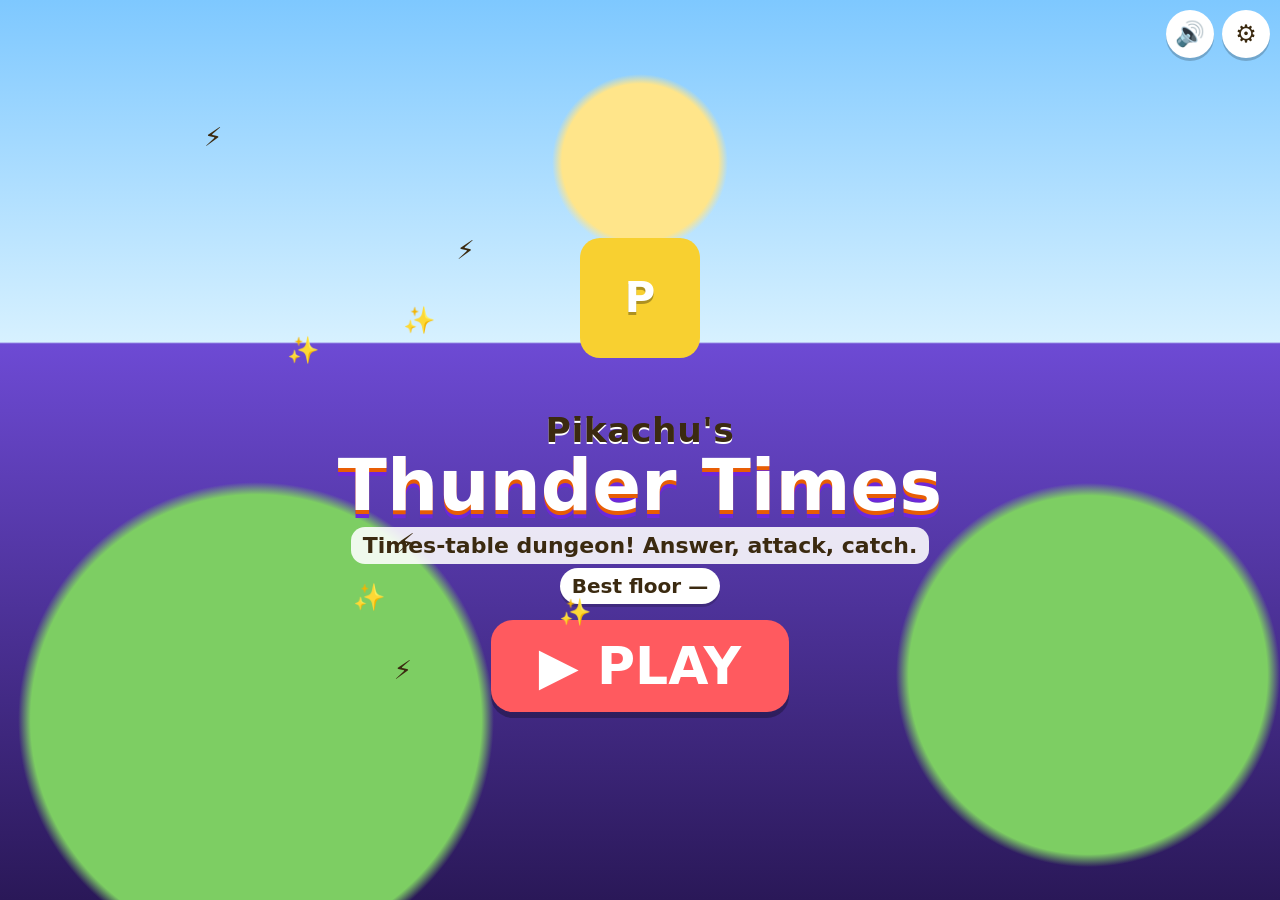
==== commit f785e389: "Give every question a 3 second answer timer. Critical hits are answers under 1.5 seconds, and a fast" ====
--- a/index.html
+++ b/index.html
@@ -278,7 +278,7 @@
     </div>
     <div class="panel">
       <div id="qCard"><div id="qText">? × ? = ?</div><div id="qHint" aria-live="polite"></div></div>
-      <div id="timerWrap" aria-hidden="false"><div id="timerBar"><i id="timerFill"></i></div><span id="timerNum">10</span></div>
+      <div id="timerWrap" aria-hidden="false"><div id="timerBar"><i id="timerFill"></i></div><span id="timerNum">3</span></div>
       <div class="answers" id="answers"></div>
     </div>
   </div>
@@ -572,7 +572,7 @@
 /* ---------- Run / battle ---------- */
 var Run=null,Foe=null,Cur=null,Phase='idle',seq=0,qStart=0,timerRaf=0,timerOn=false;
 function maxFactor(floor){return Math.min(12,2+Math.ceil(floor/2));} /* floor 1-2 => 3 … floor 19+ => 12 */
-function timerFor(floor){if(floor<=8)return 10000;if(floor<=16)return 9000;return 8000;}
+function timerFor(){return 3000;}
 function foeHpFor(floor,boss,sp){
   var hp=16+(floor-1)*3;
   if(boss) hp=Math.round(hp*1.65);
@@ -827,11 +827,9 @@
   Run.streak++;
   if(Run.streak>Run.bestStreak) Run.bestStreak=Run.streak;
   updateStreak();
-  var limit=timerFor(Run.floor);
-  var ratio=ms/limit;
   var mult=1,tag='';
-  if(ratio<=0.35){mult=1.55;tag='Critical! ';}
-  else if(ratio<=0.65){mult=1.25;tag='Fast! ';}
+  if(ms<=1500){mult=1.55;tag='Critical! ';}
+  else if(ms<=2000){mult=1.25;tag='Fast! ';}
   var dmg=Math.max(1,Math.round(Run.atk*mult));
   btn.classList.add('right');
   Array.prototype.forEach.call($('#answers').children,function(x){if(x!==btn)x.classList.add('dim');});
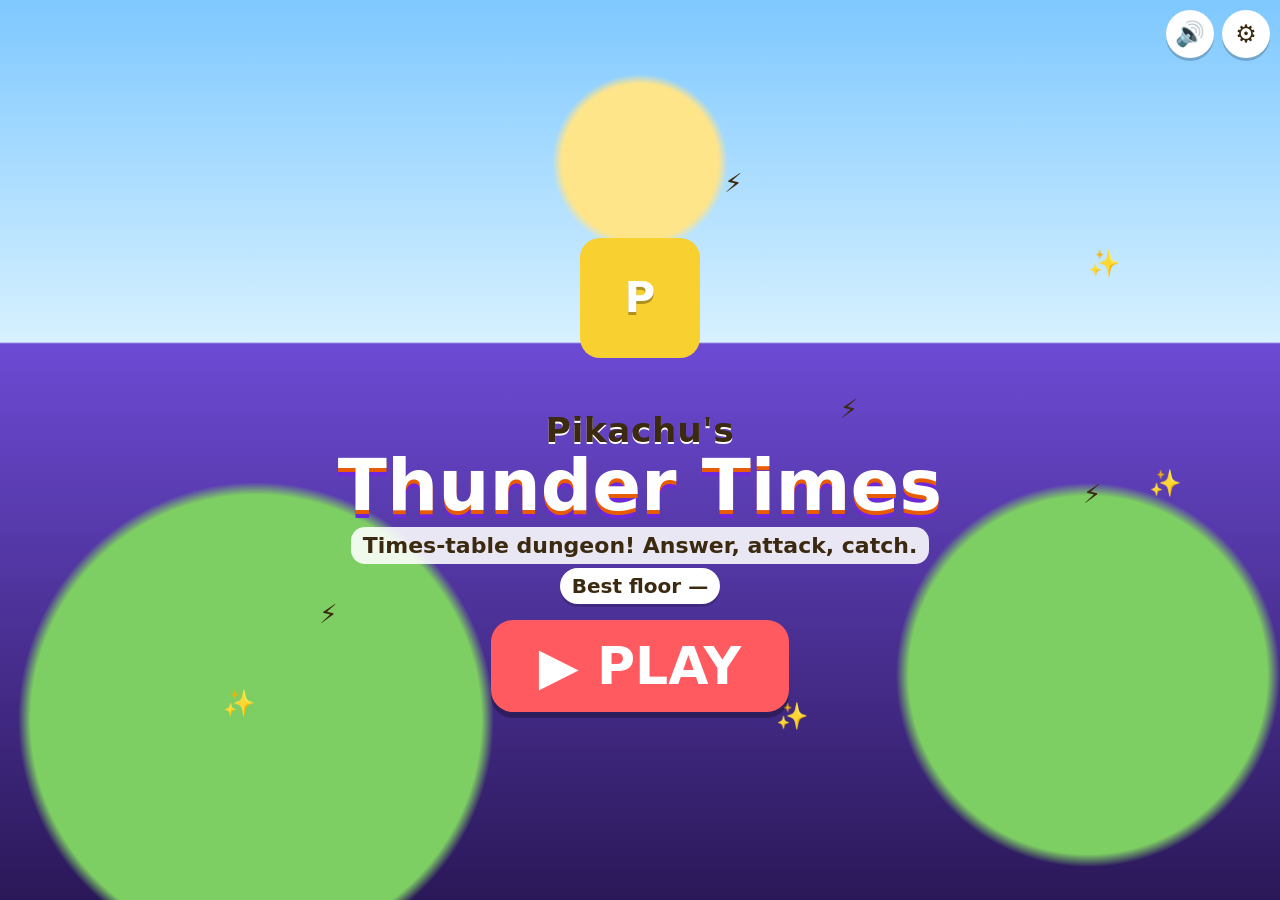
==== commit d9747fd2: "Add scaling timer, XP levels, advanced battles, and a no-repeat fact deck. The answer clock grows fr" ====
--- a/index.html
+++ b/index.html
@@ -9,7 +9,7 @@
 <meta name="apple-mobile-web-app-title" content="Thunder Times">
 <meta name="format-detection" content="telephone=no">
 <meta name="theme-color" content="#3a2370">
-<meta name="thunder-times-version" content="2">
+<meta name="thunder-times-version" content="3">
 <meta name="description" content="Pikachu's Thunder Times — a kids' times-tables dungeon crawler.">
 <title>Pikachu's Thunder Times</title>
 <link rel="icon" href="data:image/svg+xml,%3Csvg%20xmlns='http://www.w3.org/2000/svg'%20viewBox='0%200%2064%2064'%3E%3Crect%20width='64'%20height='64'%20rx='14'%20fill='%23ffd21f'/%3E%3Cpath%20d='M36%206%20L14%2036%20h16%20L26%2058%20L50%2026%20H34z'%20fill='%233b2a10'/%3E%3C/svg%3E">
@@ -74,7 +74,16 @@
 .tcard img,.tcard .fallback{width:96px;height:96px;object-fit:contain;image-rendering:pixelated;image-rendering:crisp-edges;margin:0 auto}
 .tcard .nm{font-size:18px}
 .tcard .sub{font-size:13px;opacity:.75}
-#startRun{align-self:center;margin:8px auto 12px;min-width:min(92vw,420px)}
+.modeRow{display:flex;gap:8px;align-items:center;padding:0 12px 4px;flex:none}
+.modeBtn{flex:1;max-width:240px;padding:10px 8px;border-radius:16px;font-weight:900;font-size:clamp(15px,2.2vh,18px);background:rgba(255,255,255,.16);color:#fff;box-shadow:0 4px 0 rgba(0,0,0,.22)}
+.modeBtn.on{background:#ffd21f;color:#3b2a10}
+.modeHint{margin:0;padding:0 14px 8px;color:#ffe9a8;font-weight:800;font-size:14px;text-align:center;flex:none}
+.teamfoot{flex:none;display:flex;flex-direction:column;gap:8px;align-items:center;padding:0 12px 12px}
+#levelUp,#startRun{width:min(92vw,420px);margin:0;white-space:normal;line-height:1.15}
+.ansBtn.moveBtn{font-size:clamp(13px,2.15vh,20px);line-height:1.12;padding:4px 6px;display:flex;flex-direction:column;align-items:center;justify-content:center;gap:2px;text-shadow:0 2px 0 rgba(0,0,0,.28)}
+.ansBtn.moveBtn small{font-size:.75em;font-weight:800}
+.ansBtn.moveBtn.dark{color:#3b2a10;text-shadow:none}
+#potionBtn{font-size:clamp(14px,2vh,18px);padding:6px 10px}
 
 /* Battle */
 #battle{background:linear-gradient(#241448,#3a2370);}
@@ -121,7 +130,7 @@
 #timerFill{display:block;height:100%;width:100%;background:linear-gradient(#b6ff8a,#2fbf71);border-radius:inherit}
 #timerFill.mid{background:linear-gradient(#ffe082,#ff9f1c)}
 #timerFill.low{background:linear-gradient(#ffab91,#e53935)}
-#timerNum{color:#fff;min-width:2.2ch;text-align:right;font-size:clamp(16px,2.6vh,22px);text-shadow:0 2px 0 #241448}
+#timerNum{color:#fff;min-width:4.2ch;text-align:right;font-size:clamp(16px,2.6vh,22px);text-shadow:0 2px 0 #241448}
 .answers{flex:1;min-height:0;display:grid;grid-template-columns:1fr 1fr;grid-template-rows:1fr 1fr;gap:10px}
 .ansBtn{height:100%;min-height:64px;font-size:clamp(28px,6vh,58px);color:#fff;text-shadow:0 3px 0 rgba(0,0,0,.25);font-variant-numeric:tabular-nums}
 .ansBtn.long{font-size:clamp(22px,4.6vh,44px)}
@@ -227,7 +236,7 @@
 }
 </style>
 </head>
-<body data-version="2">
+<body data-version="3">
 
 <section id="title" class="screen active">
   <div class="corner">
@@ -249,8 +258,17 @@
     <button class="iconbtn muteBtn" type="button" aria-label="Sound">🔊</button>
     <button class="iconbtn gearBtn" type="button" aria-label="Parent settings">⚙️</button>
   </div>
+  <div class="modeRow">
+    <button class="modeBtn on" id="modeNormal" type="button">Normal</button>
+    <button class="modeBtn" id="modeAdvanced" type="button">Advanced</button>
+    <div class="pill" id="xpPill">0 XP</div>
+  </div>
+  <p class="modeHint" id="modeHint">Tap the right answer to attack.</p>
   <div class="scroll"><div class="teamgrid" id="teamGrid"></div></div>
-  <button id="startRun" class="bigbtn g chunky" type="button">Start the dungeon</button>
+  <div class="teamfoot">
+    <button id="levelUp" class="bigbtn o chunky" type="button">Level up</button>
+    <button id="startRun" class="bigbtn g chunky" type="button">Start the dungeon</button>
+  </div>
 </section>
 
 <section id="battle" class="screen">
@@ -258,6 +276,7 @@
     <div class="pill" id="floorPill">Floor 1</div>
     <div class="spacer"></div>
     <div class="pill" id="streakPill">🔥 0</div>
+    <button class="pill" id="potionBtn" type="button" hidden>🧪 2</button>
     <button class="iconbtn muteBtn" type="button" aria-label="Sound">🔊</button>
   </div>
   <div class="bbody">
@@ -331,7 +350,7 @@
 
 <div id="confirmOv"><div class="dialog">
   <h3>Erase all progress?</h3>
-  <p>This clears the team (Pikachu stays), the best floor, and every practice stat. It can't be undone.</p>
+  <p>This clears the team (Pikachu stays), XP, levels, the question deck, the best floor, and every practice stat. It can't be undone.</p>
   <div class="btnrow">
     <button class="bigbtn gray" id="cfNo" type="button">Keep it</button>
     <button class="bigbtn r" id="cfYes" type="button">Yes, erase</button>
@@ -414,7 +433,48 @@
 var TYPE_COLOR={
   Normal:'#a8a878',Electric:'#f8d030',Fire:'#f08030',Water:'#6890f0',Grass:'#78c850',
   Bug:'#a8b820',Flying:'#a890f0',Poison:'#a040a0',Ground:'#e0c068',Rock:'#b8a038',
-  Psychic:'#f85888',Ice:'#98d8d8',Fighting:'#c03028',Ghost:'#705898',Dragon:'#7038f8',Fairy:'#ee99ac'
+  Psychic:'#f85888',Ice:'#98d8d8',Fighting:'#c03028',Ghost:'#705898',Dragon:'#7038f8',
+  Fairy:'#ee99ac',Steel:'#b8b8d0',Dark:'#705848'
+};
+var LIGHT_TYPE={Electric:1,Ice:1,Fairy:1,Normal:1,Ground:1,Rock:1,Steel:1,Bug:1,Grass:1,Flying:1};
+/* Dual types. Primary type on the species stays for the fallback badge color. */
+var DUAL={
+  16:['Normal','Flying'],21:['Normal','Flying'],18:['Normal','Flying'],
+  13:['Bug','Poison'],
+  41:['Poison','Flying'],
+  43:['Grass','Poison'],69:['Grass','Poison'],1:['Grass','Poison'],3:['Grass','Poison'],
+  74:['Rock','Ground'],
+  39:['Normal','Fairy'],
+  81:['Electric','Steel'],
+  92:['Ghost','Poison'],93:['Ghost','Poison'],94:['Ghost','Poison'],
+  123:['Bug','Flying'],
+  6:['Fire','Flying'],
+  130:['Water','Flying'],
+  149:['Dragon','Flying'],
+  145:['Electric','Flying'],
+  146:['Fire','Flying'],
+  144:['Ice','Flying']
+};
+/* Standard type chart: only non-1 matchups. */
+var CHART={
+  Normal:{Rock:0.5,Ghost:0,Steel:0.5},
+  Fire:{Fire:0.5,Water:0.5,Grass:2,Ice:2,Bug:2,Rock:0.5,Dragon:0.5,Steel:2},
+  Water:{Fire:2,Water:0.5,Grass:0.5,Ground:2,Rock:2,Dragon:0.5},
+  Electric:{Water:2,Electric:0.5,Grass:0.5,Ground:0,Flying:2,Dragon:0.5},
+  Grass:{Fire:0.5,Water:2,Grass:0.5,Poison:0.5,Ground:2,Flying:0.5,Bug:0.5,Rock:2,Dragon:0.5,Steel:0.5},
+  Ice:{Fire:0.5,Water:0.5,Grass:2,Ice:0.5,Ground:2,Flying:2,Dragon:2,Steel:2},
+  Fighting:{Normal:2,Ice:2,Poison:0.5,Flying:0.5,Psychic:0.5,Bug:0.5,Rock:2,Ghost:0,Dark:2,Steel:2,Fairy:0.5},
+  Poison:{Grass:2,Poison:0.5,Ground:0.5,Rock:0.5,Ghost:0.5,Steel:0,Fairy:2},
+  Ground:{Fire:2,Electric:2,Grass:0.5,Poison:2,Flying:0,Bug:0.5,Rock:2,Steel:2},
+  Flying:{Electric:0.5,Grass:2,Fighting:2,Bug:2,Rock:0.5,Steel:0.5},
+  Psychic:{Fighting:2,Poison:2,Psychic:0.5,Dark:0,Steel:0.5},
+  Bug:{Fire:0.5,Grass:2,Fighting:0.5,Poison:0.5,Flying:0.5,Psychic:2,Ghost:0.5,Dark:2,Steel:0.5,Fairy:0.5},
+  Rock:{Fire:2,Ice:2,Fighting:0.5,Ground:0.5,Flying:2,Bug:2,Steel:0.5},
+  Ghost:{Normal:0,Psychic:2,Ghost:2,Dark:0.5},
+  Dragon:{Dragon:2,Steel:0.5,Fairy:0},
+  Dark:{Fighting:0.5,Psychic:2,Ghost:2,Dark:0.5,Fairy:0.5},
+  Steel:{Fire:0.5,Water:0.5,Electric:0.5,Ice:2,Rock:2,Steel:0.5,Fairy:2},
+  Fairy:{Fire:0.5,Fighting:2,Poison:0.5,Dragon:2,Dark:2,Steel:0.5}
 };
 var SPECIES={};
 RAW.forEach(function(r){
@@ -423,32 +483,74 @@
 var SPRITE='https://raw.githubusercontent.com/PokeAPI/sprites/master/sprites/pokemon/';
 var KEY='thunder-times-v2';
 
-function defaults(){return {v:2,muted:false,team:[25],bestFloor:0,facts:{},answered:0,runs:0,lastPick:25};}
+function defaults(){
+  return {v:3,muted:false,team:[{id:25,level:1}],bestFloor:0,facts:{},answered:0,runs:0,lastPick:25,xp:0,mode:'normal',deck:{max:0,remaining:[],last:''}};
+}
+function factStat(f){
+  return {r:Math.max(0,Math.floor(+f.r||0)),w:Math.max(0,Math.floor(+f.w||0)),t:Math.max(0,Math.floor(+f.t||0))};
+}
 function sanitize(s){
   var d=defaults();
-  if(!s||s.v!==2) return d;
+  if(!s||(s.v!==2&&s.v!==3)) return d;
   d.muted=!!s.muted;
   d.bestFloor=Math.max(0,Math.floor(+s.bestFloor||0));
   d.answered=Math.max(0,Math.floor(+s.answered||0));
   d.runs=Math.max(0,Math.floor(+s.runs||0));
-  var team=[];
+  d.xp=Math.max(0,Math.floor(+s.xp||0));
+  d.mode=s.mode==='advanced'?'advanced':'normal';
+  var team=[], seen={};
   if(Array.isArray(s.team)){
-    s.team.forEach(function(id){
-      id=+id;
-      if(SPECIES[id]&&team.indexOf(id)<0) team.push(id);
+    s.team.forEach(function(item){
+      var id, level;
+      if(item&&typeof item==='object'){
+        id=+item.id;
+        level=Math.max(1,Math.min(10,Math.floor(+item.level||1)));
+      }else{
+        id=+item;
+        level=1;
+      }
+      if(!SPECIES[id]||seen[id]) return;
+      seen[id]=1;
+      team.push({id:id,level:level});
     });
   }
-  if(team.indexOf(25)<0) team.unshift(25);
+  if(!seen[25]) team.unshift({id:25,level:1});
   d.team=team;
   d.lastPick=SPECIES[+s.lastPick]?+s.lastPick:25;
-  if(d.team.indexOf(d.lastPick)<0) d.lastPick=25;
+  if(!d.team.some(function(m){return m.id===d.lastPick;})) d.lastPick=d.team[0].id;
   if(s.facts&&typeof s.facts==='object'){
     Object.keys(s.facts).forEach(function(k){
       if(!/^\d{1,2}x\d{1,2}$/.test(k)) return;
       var f=s.facts[k];
       if(!f||typeof f!=='object') return;
-      d.facts[k]={r:Math.max(0,Math.floor(+f.r||0)),w:Math.max(0,Math.floor(+f.w||0)),t:Math.max(0,Math.floor(+f.t||0))};
+      var parts=k.split('x'), a=+parts[0], b=+parts[1];
+      if(a>12||b>12) return;
+      var st=factStat(f);
+      if(s.v===2){
+        /* Old saves stored each pair once (smaller factor first). Keep both orders. */
+        d.facts[a+'x'+b]={r:st.r,w:st.w,t:st.t};
+        if(a!==b) d.facts[b+'x'+a]={r:st.r,w:st.w,t:st.t};
+      }else{
+        d.facts[a+'x'+b]=st;
+      }
     });
+  }
+  if(s.v===3&&s.deck&&typeof s.deck==='object'){
+    var max=Math.max(0,Math.min(12,Math.floor(+s.deck.max||0)));
+    var rem=[];
+    if(Array.isArray(s.deck.remaining)){
+      s.deck.remaining.forEach(function(k){
+        if(typeof k!=='string'||!/^\d{1,2}x\d{1,2}$/.test(k)) return;
+        var p=k.split('x');
+        if(+p[0]<=12&&+p[1]<=12) rem.push((+p[0])+'x'+(+p[1]));
+      });
+    }
+    var last='';
+    if(typeof s.deck.last==='string'&&/^\d{1,2}x\d{1,2}$/.test(s.deck.last)){
+      var lp=s.deck.last.split('x');
+      if(+lp[0]<=12&&+lp[1]<=12) last=(+lp[0])+'x'+(+lp[1]);
+    }
+    d.deck={max:max,remaining:rem,last:last};
   }
   return d;
 }
@@ -459,12 +561,88 @@
 var S=load();
 function save(){try{localStorage.setItem(KEY,JSON.stringify(S));}catch(e){}}
 
-function fkey(a,b){return Math.min(a,b)+'x'+Math.max(a,b);}
 function record(a,b,ok,ms){
-  var k=fkey(a,b),f=S.facts[k]||(S.facts[k]={r:0,w:0,t:0});
-  if(ok){f.r++;f.t+=Math.min(ms,30000);}else f.w++;
+  var k=a+'x'+b, f=S.facts[k]||(S.facts[k]={r:0,w:0,t:0});
+  if(ok){f.r++;f.t+=Math.min(ms|0,30000);}else f.w++;
   S.answered++;
-  save();
+  if(ok){ensureDeck();S.deck.last=k;save();}
+  else missFact(a,b);
+}
+function member(id){
+  id=+id;
+  for(var i=0;i<S.team.length;i++) if(S.team[i].id===id) return S.team[i];
+  return null;
+}
+function levelOf(id){var m=member(id);return m?m.level:1;}
+function typesOf(sp){
+  if(!sp) return ['Normal'];
+  return DUAL[sp.id]?DUAL[sp.id].slice():[sp.type];
+}
+function effectiveness(moveType, defTypes){
+  var row=CHART[moveType]||{}, m=1;
+  (defTypes||[]).forEach(function(t){if(row[t]!=null) m*=row[t];});
+  return m;
+}
+function effText(eff){
+  if(eff===0) return "It doesn't affect the foe!";
+  if(eff>=2) return 'Super effective!';
+  if(eff>0&&eff<1) return 'Not very effective...';
+  return '';
+}
+function grownStats(sp, level){
+  level=Math.max(1,Math.min(10,level||1));
+  return {
+    hp:Math.max(1,Math.round(sp.hp*(1+0.14*(level-1)))),
+    atk:Math.max(1,Math.round(sp.atk*(1+0.12*(level-1))))
+  };
+}
+function levelCost(level){return 15+level*20;}
+function xpGain(floor, boss){
+  var x=8+floor*4;
+  if(boss) x=Math.round(x*1.75);
+  return x;
+}
+function mv(n,t,p,pp){return {n:n,type:t,power:p,pp:pp};}
+function copyMove(m){return {n:m.n,type:m.type,power:m.power,pp:m.pp};}
+var PIKA=[mv('Thunder Shock','Electric',40,30),mv('Quick Attack','Normal',40,30),mv('Thunderbolt','Electric',90,15),mv('Iron Tail','Steel',100,15)];
+var TYPE_KIT={
+  Normal:[mv('Tackle','Normal',40,35),mv('Quick Attack','Normal',40,30),mv('Swift','Normal',60,20),mv('Body Slam','Normal',85,15)],
+  Electric:[mv('Thunder Shock','Electric',40,30),mv('Quick Attack','Normal',40,30),mv('Spark','Electric',65,20),mv('Thunderbolt','Electric',90,15)],
+  Fire:[mv('Ember','Fire',40,25),mv('Fire Fang','Fire',65,15),mv('Flame Wheel','Fire',60,25),mv('Flamethrower','Fire',90,15)],
+  Water:[mv('Bubble','Water',40,30),mv('Water Gun','Water',40,25),mv('Flail','Water',70,15),mv('Hydro Pump','Water',110,5)],
+  Grass:[mv('Absorb','Grass',20,25),mv('Vine Whip','Grass',45,25),mv('Razor Leaf','Grass',55,25),mv('Solar Beam','Grass',120,10)],
+  Bug:[mv('Poison Sting','Poison',15,35),mv('Tackle','Normal',40,35),mv('Bug Bite','Bug',60,20),mv('X-Scissor','Bug',80,15)],
+  Flying:[mv('Gust','Flying',40,35),mv('Peck','Flying',35,35),mv('Wing Attack','Flying',60,35),mv('Hurricane','Flying',110,10)],
+  Poison:[mv('Poison Sting','Poison',15,35),mv('Bite','Dark',60,25),mv('Sludge','Poison',65,20),mv('Sludge Bomb','Poison',90,10)],
+  Ground:[mv('Mud-Slap','Ground',20,10),mv('Scratch','Normal',40,35),mv('Bone Club','Ground',65,20),mv('Dig','Ground',80,10)],
+  Rock:[mv('Tackle','Normal',40,35),mv('Rock Throw','Rock',50,15),mv('Rock Slide','Rock',75,10),mv('Stone Edge','Rock',100,5)],
+  Fairy:[mv('Pound','Normal',40,35),mv('Disarming Voice','Fairy',40,15),mv('Dazzling Gleam','Fairy',80,10),mv('Play Rough','Fairy',90,10)],
+  Ghost:[mv('Lick','Ghost',30,30),mv('Night Shade','Ghost',50,15),mv('Sucker Punch','Dark',70,5),mv('Shadow Ball','Ghost',80,15)],
+  Fighting:[mv('Rock Smash','Fighting',40,15),mv('Karate Chop','Fighting',50,25),mv('Strength','Normal',80,15),mv('Cross Chop','Fighting',100,5)],
+  Psychic:[mv('Confusion','Psychic',50,25),mv('Psybeam','Psychic',65,20),mv('Swift','Normal',60,20),mv('Psychic','Psychic',90,10)],
+  Dragon:[mv('Twister','Dragon',40,20),mv('Slam','Normal',80,20),mv('Dragon Claw','Dragon',80,15),mv('Dragon Rush','Dragon',100,10)],
+  Ice:[mv('Powder Snow','Ice',40,25),mv('Gust','Flying',40,35),mv('Ice Beam','Ice',90,10),mv('Blizzard','Ice',110,5)]
+};
+var MOVE_TYPE={
+  Tackle:'Normal','Quick Attack':'Normal',Swift:'Normal','Body Slam':'Normal',Scratch:'Normal',Pound:'Normal',Slash:'Normal','Vise Grip':'Normal',Strength:'Normal',
+  'Thunder Shock':'Electric',Thunderbolt:'Electric','Thunder Punch':'Electric',Spark:'Electric',
+  Ember:'Fire','Fire Fang':'Fire','Flame Wheel':'Fire',Flamethrower:'Fire',
+  Bubble:'Water','Water Gun':'Water',Flail:'Water','Hydro Pump':'Water',
+  Absorb:'Grass','Vine Whip':'Grass','Razor Leaf':'Grass','Solar Beam':'Grass',
+  'Bug Bite':'Bug','Poison Sting':'Poison','X-Scissor':'Bug','Leech Life':'Bug',
+  Gust:'Flying',Peck:'Flying','Wing Attack':'Flying',Hurricane:'Flying',
+  'Rock Throw':'Rock',Dig:'Ground','Bone Club':'Ground',
+  Lick:'Ghost','Night Shade':'Ghost','Shadow Ball':'Ghost',
+  'Karate Chop':'Fighting',Confusion:'Psychic',Psybeam:'Psychic',Psychic:'Psychic',Metronome:'Psychic',
+  Twister:'Dragon','Dragon Claw':'Dragon','Ice Beam':'Ice','Iron Tail':'Steel'
+};
+function movesFor(sp){
+  if(sp.id===25) return PIKA.map(copyMove);
+  var src=TYPE_KIT[sp.type]||TYPE_KIT.Normal;
+  var list=src.map(copyMove), i, found=false;
+  for(i=0;i<list.length;i++) if(list[i].n===sp.move) found=true;
+  if(!found) list[2]={n:sp.move,type:MOVE_TYPE[sp.move]||sp.type,power:list[2].power,pp:list[2].pp};
+  return list;
 }
 
 /* Audio — context starts after the first tap */
@@ -546,33 +724,71 @@
 function paintBest(){$('#bestPill').textContent=S.bestFloor?('Best floor '+S.bestFloor):'Best floor —';}
 $('#playBtn').addEventListener('click',function(){SFX.tap();openTeam();});
 $('#teamBack').addEventListener('click',function(){SFX.tap();show('title');paintBest();});
+function paintMode(){
+  var adv=S.mode==='advanced';
+  $('#modeNormal').classList.toggle('on',!adv);
+  $('#modeAdvanced').classList.toggle('on',adv);
+  $('#modeHint').textContent=adv?'Pick a move, then solve it to attack.':'Tap the right answer to attack.';
+  $('#startRun').textContent=adv?'Start advanced run':'Start the dungeon';
+  $('#xpPill').textContent=S.xp+' XP';
+}
+function paintLevelUp(sel){
+  var m=member(sel), btn=$('#levelUp'), sp=SPECIES[sel]||SPECIES[25];
+  if(!m){btn.disabled=true;btn.textContent='Level up';return;}
+  if(m.level>=10){btn.disabled=true;btn.textContent=sp.n+' is max level';return;}
+  var cost=levelCost(m.level);
+  btn.textContent='Level up '+sp.n+' · '+cost+' XP';
+  btn.disabled=S.xp<cost;
+}
 function openTeam(){
-  var pick=S.team.indexOf(S.lastPick)>=0?S.lastPick:S.team[0];
+  var pick=member(S.lastPick)?S.lastPick:S.team[0].id;
   renderTeam(pick);
   show('team');
 }
 function renderTeam(sel){
   var g=$('#teamGrid');g.innerHTML='';
-  S.team.forEach(function(id){
-    var sp=SPECIES[id],b=document.createElement('button');
+  S.team.forEach(function(m){
+    var id=m.id, sp=SPECIES[id], gstat=grownStats(sp,m.level), b=document.createElement('button');
     b.type='button';
     b.className='tcard'+(id===sel?' sel':'');
     b.innerHTML='<div class="slot"></div><div class="nm"></div><div class="sub"></div><div class="sub"></div>';
     mountSprite(b.querySelector('.slot'),id,false);
-    b.querySelector('.nm').textContent=sp.n;
-    b.querySelectorAll('.sub')[0].textContent=sp.type+' · HP '+sp.hp;
-    b.querySelectorAll('.sub')[1].textContent=sp.move+' · ATK '+sp.atk;
+    b.querySelector('.nm').textContent=sp.n+'  Lv.'+m.level;
+    b.querySelectorAll('.sub')[0].textContent=typesOf(sp).join(' / ');
+    b.querySelectorAll('.sub')[1].textContent='HP '+gstat.hp+' · ATK '+gstat.atk;
     b.addEventListener('click',function(){SFX.tap();renderTeam(id);});
     g.appendChild(b);
   });
   S.lastPick=sel;
-}
+  paintMode();
+  paintLevelUp(sel);
+}
+$('#modeNormal').addEventListener('click',function(){SFX.tap();S.mode='normal';save();paintMode();});
+$('#modeAdvanced').addEventListener('click',function(){SFX.tap();S.mode='advanced';save();paintMode();});
+$('#levelUp').addEventListener('click',function(){
+  var m=member(S.lastPick);
+  if(!m||m.level>=10) return;
+  var cost=levelCost(m.level);
+  if(S.xp<cost) return;
+  S.xp-=cost;
+  m.level++;
+  save();
+  SFX.heal();
+  toast(SPECIES[m.id].n+' grew to Lv.'+m.level+'!');
+  renderTeam(m.id);
+});
 $('#startRun').addEventListener('click',function(){SFX.tap();startRun(S.lastPick);});
 
 /* ---------- Run / battle ---------- */
 var Run=null,Foe=null,Cur=null,Phase='idle',seq=0,qStart=0,timerRaf=0,timerOn=false;
 function maxFactor(floor){return Math.min(12,2+Math.ceil(floor/2));} /* floor 1-2 => 3 … floor 19+ => 12 */
-function timerFor(){return 3000;}
+/* 3.0s on floor 1, 5.0s from floor 19: 3000+(min(floor,19)-1)*(2000/18), rounded to 0.1s */
+function timerFor(floor){
+  var f=Math.max(1,Math.floor(floor||1));
+  var ms=3000+(Math.min(f,19)-1)*(2000/18);
+  return Math.round(ms/100)*100;
+}
+function fmtSecs(ms){return (Math.max(0,ms)/1000).toFixed(1);}
 function foeHpFor(floor,boss,sp){
   var hp=16+(floor-1)*3;
   if(boss) hp=Math.round(hp*1.65);
@@ -603,15 +819,25 @@
 }
 function startRun(id){
   var sp=SPECIES[id];
+  var lv=levelOf(id);
+  var g=grownStats(sp,lv);
   S.runs++;S.lastPick=id;save();
   Run={
-    monId:id,hp:sp.hp,maxHp:sp.hp,atk:sp.atk,floor:1,
-    streak:0,bestStreak:0,retries:[],lastFoe:0,kos:0,caught:0
+    monId:id,level:lv,hp:g.hp,maxHp:g.hp,atk:g.atk,floor:1,
+    streak:0,bestStreak:0,lastFoe:0,kos:0,caught:0,xpEarned:0,
+    mode:S.mode==='advanced'?'advanced':'normal',
+    potions:S.mode==='advanced'?2:0,
+    pendingMove:null,pp:{},moves:movesFor(sp)
   };
   clearTimers();stopTimer();
   $('#capOv').classList.remove('show','quizzing');
+  $('#potionBtn').hidden=true;
   show('battle');
   beginFloor();
+}
+function resetPP(){
+  Run.pp={};
+  Run.moves.forEach(function(m){Run.pp[m.n]=m.pp;});
 }
 function beginFloor(){
   clearTimers();
@@ -629,7 +855,7 @@
   $('#arena').classList.toggle('boss',boss);
   $('#foeName').textContent=(boss?'Boss ':'Wild ')+sp.n;
   $('#foeTag').innerHTML=boss?'<span class="bossTag">BOSS</span>':'';
-  $('#meName').textContent=SPECIES[Run.monId].n;
+  $('#meName').textContent=SPECIES[Run.monId].n+' Lv.'+Run.level;
   paintHp();
   mountSprite($('#foeSlot'),id,false);
   mountSprite($('#meSlot'),Run.monId,true);
@@ -641,8 +867,14 @@
   $('#answers').innerHTML='';
   setTimerVisual(1,timerFor(Run.floor));
   updateStreak();
+  resetPP();
+  paintPotion();
   SFX.whoosh();
-  later(function(){if(seq===my) ask('battle');},boss?900:700);
+  later(function(){
+    if(seq!==my) return;
+    if(Run.mode==='advanced') showMoves();
+    else ask('battle');
+  },boss?900:700);
 }
 function paintHp(){
   function bar(fill,barEl,numEl,hp,max){
@@ -662,7 +894,7 @@
   fill.style.width=(Math.max(0,p)*100)+'%';
   fill.classList.toggle('mid',p<=0.6&&p>0.3);
   fill.classList.toggle('low',p<=0.3);
-  $('#timerNum').textContent=Math.max(0,Math.ceil(p*(ms/1000)));
+  $('#timerNum').textContent=fmtSecs(p*ms);
 }
 function stopTimer(){timerOn=false;if(timerRaf){cancelAnimationFrame(timerRaf);timerRaf=0;}}
 function startTimer(ms,onDone,fillEl){
@@ -681,56 +913,116 @@
     if(custom){
       fill.style.background=p<=0.3?'#e53935':(p<=0.6?'#ff9f1c':'#2fbf71');
       var capSecs=$('#capSecs');
-      if(capSecs) capSecs.textContent=Math.max(0,Math.ceil(left/1000))+'s';
+      if(capSecs) capSecs.textContent=fmtSecs(left)+'s';
     }else{
       fill.classList.toggle('mid',p<=0.6&&p>0.3);
       fill.classList.toggle('low',p<=0.3);
-      num.textContent=String(Math.max(0,Math.ceil(left/1000)));
+      num.textContent=fmtSecs(left);
     }
     if(left<=0){timerOn=false;onDone();return;}
     timerRaf=requestAnimationFrame(frame);
   }
   timerRaf=requestAnimationFrame(frame);
 }
-function noteMiss(a,b){
-  var key=a+'~'+b;
-  if(Run.retries.some(function(r){return r.key===key;})) return;
-  Run.retries.push({a:a,b:b,key:key,wait:2});
-}
-function nextFact(){
-  Run.retries.forEach(function(r){r.wait=Math.max(0,r.wait-1);});
-  if(Math.random()<0.8){
-    for(var i=0;i<Run.retries.length;i++){
-      if(Run.retries[i].wait<=0) return Run.retries.splice(i,1)[0];
-    }
-  }
-  var maxF=maxFactor(Run.floor);
-  var weak=[];
-  Object.keys(S.facts).forEach(function(k){
-    var f=S.facts[k],parts=k.split('x'),a=+parts[0],b=+parts[1];
-    if(a>maxF||b>maxF) return;
-    if(f.w>f.r) weak.push({a:a,b:b});
-  });
-  var a,b,guard=0;
-  do{
-    if(weak.length&&Math.random()<0.4){
-      var w=weak[rnd(weak.length)];
-      a=w.a;b=w.b;
-      if(Math.random()<0.5){var tmp=a;a=b;b=tmp;}
-    }else{
-      a=rollFactor(maxF);b=rollFactor(maxF);
-    }
-    guard++;
-  }while(guard<6&&Run.lastKey===fkey(a,b)&&maxF>1);
-  Run.lastKey=fkey(a,b);
-  return {a:a,b:b};
-}
-function rollFactor(maxF){
-  if(maxF>=3&&Math.random()<0.5){
-    var lo=Math.max(0,maxF-2);
-    return lo+rnd(maxF-lo+1);
-  }
-  return rnd(maxF+1);
+/* Shuffled deck of ordered facts (3×4 and 4×3 are different). A correct
+   answer leaves the card out until this factor pool is finished. */
+function ensureDeck(){
+  if(!S.deck||typeof S.deck!=='object'||!Array.isArray(S.deck.remaining)) S.deck={max:0,remaining:[],last:''};
+  if(typeof S.deck.last!=='string') S.deck.last='';
+  S.deck.max=Math.max(0,Math.min(12,Math.floor(+S.deck.max||0)));
+}
+function allFacts(maxF){
+  var out=[],a,b;
+  for(a=0;a<=maxF;a++) for(b=0;b<=maxF;b++) out.push(a+'x'+b);
+  return out;
+}
+function inPoolKey(k,maxF){
+  var p=k.split('x');
+  return +p[0]>=0&&+p[1]>=0&&+p[0]<=maxF&&+p[1]<=maxF;
+}
+function bandOk(k,maxF,band){
+  if(!band) return true;
+  var p=k.split('x'), hi=Math.max(+p[0],+p[1]);
+  if(band==='easy') return hi<=Math.max(2,Math.ceil(maxF*0.5));
+  if(band==='hard') return hi>=Math.max(0,maxF-2);
+  return true;
+}
+function widenDeck(maxF){
+  ensureDeck();
+  maxF=Math.max(0,Math.min(12,maxF|0));
+  if(S.deck.max>=maxF) return;
+  if(S.deck.max<=0){
+    S.deck.max=maxF;
+    S.deck.remaining=shuffle(allFacts(maxF));
+    save();
+    return;
+  }
+  var old=S.deck.max, neu=[], a, b;
+  for(a=0;a<=maxF;a++) for(b=0;b<=maxF;b++){
+    if(a>old||b>old) neu.push(a+'x'+b);
+  }
+  shuffle(neu);
+  S.deck.remaining=neu.concat(S.deck.remaining);
+  S.deck.max=maxF;
+  save();
+}
+function poolIndexes(maxF,band){
+  var list=S.deck.remaining, ix=[], i;
+  for(i=0;i<list.length;i++){
+    if(!inPoolKey(list[i],maxF)) continue;
+    if(!bandOk(list[i],maxF,band)) continue;
+    ix.push(i);
+  }
+  return ix;
+}
+function drawOne(maxF,band){
+  var ix=poolIndexes(maxF,band), pick=null, i;
+  if(!ix.length) return null;
+  for(i=0;i<ix.length;i++){
+    if(S.deck.remaining[ix[i]]!==S.deck.last){pick=ix[i];break;}
+  }
+  if(pick==null) pick=ix[0];
+  return S.deck.remaining.splice(pick,1)[0];
+}
+function refillCycle(maxF){
+  var keep=[], i, fresh, t;
+  for(i=0;i<S.deck.remaining.length;i++){
+    if(!inPoolKey(S.deck.remaining[i],maxF)) keep.push(S.deck.remaining[i]);
+  }
+  fresh=shuffle(allFacts(maxF));
+  if(fresh.length>1&&fresh[0]===S.deck.last){t=fresh[0];fresh[0]=fresh[1];fresh[1]=t;}
+  S.deck.remaining=fresh.concat(keep);
+  if(S.deck.max<maxF) S.deck.max=maxF;
+}
+function takeFact(maxF,band){
+  ensureDeck();
+  maxF=Math.max(0,Math.min(12,maxF|0));
+  widenDeck(maxF);
+  if(!poolIndexes(maxF,null).length) refillCycle(maxF);
+  var key=drawOne(maxF,band);
+  if(!key&&band) key=drawOne(maxF,null);
+  if(!key){
+    refillCycle(maxF);
+    key=drawOne(maxF,band)||drawOne(maxF,null);
+  }
+  if(!key) key='1x1';
+  S.deck.last=key;
+  save();
+  return key;
+}
+function missFact(a,b){
+  ensureDeck();
+  var k=(a|0)+'x'+(b|0), next=[], i, at;
+  for(i=0;i<S.deck.remaining.length;i++) if(S.deck.remaining[i]!==k) next.push(S.deck.remaining[i]);
+  at=Math.min(2,next.length);
+  next.splice(at,0,k);
+  S.deck.remaining=next;
+  S.deck.last=k;
+  save();
+}
+function nextFact(band){
+  var k=takeFact(maxFactor(Run.floor),band||null), p=k.split('x');
+  return {a:+p[0],b:+p[1]};
 }
 function makeChoices(a,b){
   var ans=a*b;
@@ -761,20 +1053,82 @@
     box.appendChild(bt);
   });
 }
-function ask(mode){
-  var fact=nextFact();
+function paintPotion(){
+  var b=$('#potionBtn');
+  if(!Run||Run.mode!=='advanced'||Run.potions<=0||Phase!=='move'){b.hidden=true;return;}
+  b.hidden=false;
+  b.textContent='🧪 '+Run.potions;
+}
+function usePotion(){
+  if(Phase!=='move'||!Run||Run.potions<=0) return;
+  var heal=Math.max(10,Math.round(Run.maxHp*0.4));
+  var next=Math.min(Run.maxHp,Run.hp+heal);
+  if(next<=Run.hp){toast('HP is already full');return;}
+  Run.potions--;
+  var got=next-Run.hp;
+  Run.hp=next;
+  SFX.heal();
+  paintHp();
+  floatAt($('#meSlot'),'+'+got,'#2fbf71');
+  $('#battleMsg').textContent='Used a Potion!';
+  paintPotion();
+}
+$('#potionBtn').addEventListener('click',function(){SFX.tap();usePotion();});
+function showMoves(){
+  if(Phase==='over'||!Run||Run.mode!=='advanced') return;
+  Phase='move';
+  Run.pendingMove=null;
+  stopTimer();
+  var ms=timerFor(Run.floor);
+  setTimerVisual(1,ms);
+  $('#qText').textContent='Pick a move!';
+  $('#qHint').textContent='A stronger move asks a harder fact.';
+  var box=$('#answers');
+  box.innerHTML='';
+  Run.moves.forEach(function(m){
+    var bt=document.createElement('button');
+    bt.type='button';
+    bt.className='ansBtn moveBtn chunky'+(LIGHT_TYPE[m.type]?' dark':'');
+    bt.style.background=TYPE_COLOR[m.type]||'#607d8b';
+    var pp=Run.pp[m.n]||0;
+    bt.disabled=pp<=0;
+    bt.innerHTML='<span>'+m.n+'</span><small>'+m.type+' · '+pp+' PP</small>';
+    bt.addEventListener('click',function(){pickMove(m);});
+    box.appendChild(bt);
+  });
+  paintPotion();
+}
+function bandFor(m){
+  if(!m) return null;
+  if(m.power<=45) return 'easy';
+  if(m.power>=80) return 'hard';
+  return null;
+}
+function pickMove(m){
+  if(Phase!=='move'||!Run) return;
+  if((Run.pp[m.n]||0)<=0){SFX.tap();return;}
+  SFX.tap();
+  Run.pp[m.n]--;
+  Run.pendingMove=m;
+  ask('battle',bandFor(m));
+}
+function ask(mode,band){
+  var fact=nextFact(band);
   Cur={a:fact.a,b:fact.b,ans:fact.a*fact.b,mode:mode};
   Phase='ask';
   var my=++seq;
   Cur.seq=my;
   var qEl=mode==='catch'?$('#capQ'):$('#qText');
-  var hintEl=$('#qHint');
   qEl.innerHTML=Cur.a+' × '+Cur.b+' = ?';
   if(mode==='battle'){
-    hintEl.textContent=Run.streak>=3?('🔥 '+Run.streak+' in a row!'):'Tap the right answer to attack.';
+    var hint='Tap the right answer to attack.';
+    if(Run.pendingMove) hint=Run.pendingMove.n+' — '+hint;
+    else if(Run.streak>=3) hint='🔥 '+Run.streak+' in a row!';
+    $('#qHint').textContent=hint;
     fillAnswers($('#answers'),onBattlePick);
     var ms=timerFor(Run.floor);
     setTimerVisual(1,ms);
+    paintPotion();
     startTimer(ms,function(){if(Cur&&Cur.seq===my&&Phase==='ask') onTimeout();});
   }
 }
@@ -787,7 +1141,11 @@
     SFX.correct();
     $('#qHint').textContent='Nice — here comes another!';
     var my=Cur.seq;
-    later(function(){if(Phase!=='over'&&Cur&&Cur.seq===my) ask('battle');},650);
+    later(function(){
+      if(Phase==='over'||!Cur||Cur.seq!==my) return;
+      if(Run.mode==='advanced') showMoves();
+      else ask('battle');
+    },650);
     return;
   }
   if(Phase!=='ask') return;
@@ -822,19 +1180,62 @@
   host.appendChild(f);
   setTimeout(function(){f.remove();},1100);
 }
+function foeAttack(){
+  if(Run.mode!=='advanced') return {n:Foe.boss?Foe.sp.move:'Tackle',dmg:Foe.dmg,eff:1};
+  var moves=movesFor(Foe.sp);
+  var mid=moves.filter(function(m){return m.power>=45&&m.power<90;});
+  var pool=mid.length?mid:moves;
+  var m=pool[rnd(pool.length)];
+  var eff=effectiveness(m.type,typesOf(SPECIES[Run.monId]));
+  var stab=typesOf(Foe.sp).indexOf(m.type)>=0?1.2:1;
+  var scale=(0.55+Run.floor*0.025)*(Foe.boss?1.2:1);
+  var dmg=eff===0?0:Math.max(1,Math.round((m.power/10)*(Foe.sp.atk/10)*stab*eff*scale));
+  return {n:m.n,dmg:dmg,eff:eff};
+}
+function foeStrike(cb){
+  var atk=foeAttack();
+  restartAnim($('#foeSlot'),'lungeF');
+  var msg=Foe.sp.n+' used '+atk.n+'!';
+  var et=effText(atk.eff);
+  if(Run.mode==='advanced'&&et) msg+=' '+et;
+  $('#battleMsg').textContent=msg;
+  later(function(){
+    if(Phase==='over') return;
+    Run.hp=Math.max(0,Run.hp-atk.dmg);
+    paintHp();
+    restartAnim($('#battle'),'shake');
+    restartAnim($('#meSlot'),'hitflash');
+    floatAt($('#meSlot'),atk.dmg?('−'+atk.dmg):'No effect','#e53935');
+    SFX.hurt();
+    if(cb) cb();
+  },200);
+}
 function resolveHit(ms,btn){
   record(Cur.a,Cur.b,true,ms);
   Run.streak++;
   if(Run.streak>Run.bestStreak) Run.bestStreak=Run.streak;
   updateStreak();
-  var mult=1,tag='';
-  if(ms<=1500){mult=1.55;tag='Critical! ';}
-  else if(ms<=2000){mult=1.25;tag='Fast! ';}
-  var dmg=Math.max(1,Math.round(Run.atk*mult));
+  var limit=timerFor(Run.floor);
+  var mult=1, tag='';
+  if(ms<=limit/2){mult=1.55;tag='Critical! ';}
+  else if(ms<=limit*(2/3)){mult=1.25;tag='Fast! ';}
+  var move=Run.pendingMove;
+  var me=SPECIES[Run.monId];
+  var moveName=move?move.n:me.move;
+  var dmg, effMsg='';
+  if(move){
+    var eff=effectiveness(move.type,typesOf(Foe.sp));
+    var stab=typesOf(me).indexOf(move.type)>=0?1.2:1;
+    var lvScale=1+0.08*(Run.level-1);
+    dmg=eff===0?0:Math.max(1,Math.round((move.power/10)*(Run.atk/10)*stab*eff*mult*lvScale));
+    effMsg=effText(eff);
+  }else{
+    dmg=Math.max(1,Math.round(Run.atk*mult));
+  }
   btn.classList.add('right');
   Array.prototype.forEach.call($('#answers').children,function(x){if(x!==btn)x.classList.add('dim');});
   showEquation();
-  $('#qHint').textContent=tag+SPECIES[Run.monId].n+' used '+SPECIES[Run.monId].move+'!';
+  $('#qHint').textContent=tag+me.n+' used '+moveName+'!'+(effMsg?(' '+effMsg):'');
   if(mult>=1.5) SFX.crit(); else SFX.hit();
   restartAnim($('#meSlot'),'lunge');
   var my=Cur.seq;
@@ -843,9 +1244,17 @@
     Foe.hp=Math.max(0,Foe.hp-dmg);
     paintHp();
     restartAnim($('#foeSlot'),'hitflash');
-    floatAt($('#foeSlot'),tag+'−'+dmg,'#e85d04');
+    floatAt($('#foeSlot'),dmg?(tag+'−'+dmg):'No effect','#e85d04');
     if(Foe.hp<=0){
       later(function(){if(Cur&&Cur.seq===my) foeDown();},420);
+    }else if(Run.mode==='advanced'){
+      later(function(){
+        if(Phase==='over'||!Cur||Cur.seq!==my) return;
+        foeStrike(function(){
+          if(Run.hp<=0) later(function(){if(Cur&&Cur.seq===my) playerDown();},500);
+          else later(function(){if(Phase!=='over'&&Cur&&Cur.seq===my) showMoves();},400);
+        });
+      },400);
     }else{
       later(function(){if(Phase!=='over'&&Cur&&Cur.seq===my) ask('battle');},700);
     }
@@ -853,8 +1262,8 @@
 }
 function resolveMiss(btn,timedOut){
   record(Cur.a,Cur.b,false,0);
-  noteMiss(Cur.a,Cur.b);
   Run.streak=0;updateStreak();
+  Run.pendingMove=null;
   if(btn) btn.classList.add('wrong');
   showEquation();
   glowCorrect($('#answers'));
@@ -863,32 +1272,26 @@
     : ('Almost! '+Cur.a+' × '+Cur.b+' = '+Cur.ans);
   $('#qHint').textContent=gentle+'. Tap '+Cur.ans+' to keep going.';
   SFX.wrong();
-  var dmg=Foe.dmg;
   var my=Cur.seq;
   later(function(){
     if(Phase==='over') return;
-    restartAnim($('#foeSlot'),'lungeF');
-    $('#battleMsg').textContent=Foe.sp.n+' used '+(Foe.boss?Foe.sp.move:'Tackle')+'!';
-    later(function(){
-      if(Phase==='over') return;
-      Run.hp=Math.max(0,Run.hp-dmg);
-      paintHp();
-      restartAnim($('#battle'),'shake');
-      restartAnim($('#meSlot'),'hitflash');
-      floatAt($('#meSlot'),'−'+dmg,'#e53935');
-      SFX.hurt();
-      if(Run.hp<=0){
-        later(function(){if(Cur&&Cur.seq===my) playerDown();},700);
-      }else{
-        Phase='tapfix';
-      }
-    },200);
+    foeStrike(function(){
+      if(Run.hp<=0) later(function(){if(Cur&&Cur.seq===my) playerDown();},500);
+      else Phase='tapfix';
+    });
   },160);
 }
 function foeDown(){
   Phase='lock';
   stopTimer();
   Run.kos++;
+  if(!Foe.xpGiven){
+    Foe.xpGiven=true;
+    var gain=xpGain(Run.floor,Foe.boss);
+    S.xp+=gain;
+    Run.xpEarned=(Run.xpEarned||0)+gain;
+    save();
+  }
   SFX.fanfare();
   restartAnim($('#foeSlot'),'faint');
   $('#battleMsg').textContent=Foe.sp.n+' is caught off guard!';
@@ -916,7 +1319,7 @@
 function openCapture(){
   Phase='capture';
   stopTimer();
-  var owned=S.team.indexOf(Foe.id)>=0;
+  var owned=!!member(Foe.id);
   var ov=$('#capOv');
   ov.classList.add('show');
   ov.classList.remove('quizzing');
@@ -958,7 +1361,7 @@
   track.appendChild(bar);
   var secs=document.createElement('span');
   secs.id='capSecs';
-  secs.textContent=Math.round(timerFor(Run.floor)/1000)+'s';
+  secs.textContent=fmtSecs(timerFor(Run.floor))+'s';
   wrap.appendChild(track);
   wrap.appendChild(secs);
   $('#capTimer').innerHTML='';
@@ -981,7 +1384,6 @@
   }else{
     Phase='lock';stopTimer();
     record(Cur.a,Cur.b,false,0);
-    noteMiss(Cur.a,Cur.b);
     btn.classList.add('wrong');
     catchFail(false);
   }
@@ -991,7 +1393,7 @@
   if(timedOut&&Phase!=='ask') return;
   Phase='capdone';
   stopTimer();
-  if(timedOut&&Cur){record(Cur.a,Cur.b,false,0);noteMiss(Cur.a,Cur.b);}
+  if(timedOut&&Cur) record(Cur.a,Cur.b,false,0);
   SFX.wrong();
   $('#capOv').classList.remove('quizzing');
   $('#capAnswers').innerHTML='';
@@ -1007,7 +1409,7 @@
   if(Phase==='capdone'||Phase==='over') return;
   Phase='capdone';
   SFX.caught();
-  if(S.team.indexOf(Foe.id)<0){S.team.push(Foe.id);Run.caught++;save();}
+  if(!member(Foe.id)){S.team.push({id:Foe.id,level:1});Run.caught++;save();}
   $('#capAnswers').innerHTML='';
   $('#capTimer').innerHTML='';
   $('#capOv').classList.remove('quizzing');
@@ -1051,6 +1453,8 @@
     '<div class="stat">Floor reached '+Run.floor+'</div>'+
     '<div class="stat">Best floor '+S.bestFloor+'</div>'+
     '<div class="stat">Battles won '+Run.kos+'</div>'+
+    '<div class="stat">XP earned '+Run.xpEarned+'</div>'+
+    '<div class="stat">Total XP '+S.xp+'</div>'+
     '<div class="stat">Team '+S.team.length+'</div>';
   show('over');
 }
@@ -1058,12 +1462,12 @@
 $('#overHome').addEventListener('click',function(){SFX.tap();paintBest();show('title');});
 
 document.addEventListener('keydown',function(e){
-  if(Phase!=='ask'&&Phase!=='tapfix') return;
+  if(Phase!=='ask'&&Phase!=='tapfix'&&Phase!=='move') return;
   var n=+e.key;
   if(n>=1&&n<=4){
     var box=Cur&&Cur.mode==='catch'?$('#capAnswers'):$('#answers');
     var btn=box.children[n-1];
-    if(btn) btn.click();
+    if(btn&&!btn.disabled) btn.click();
   }
 });
 
@@ -1093,28 +1497,33 @@
 }
 $('#gateGo').addEventListener('click',tryGate);
 $('#gateIn').addEventListener('keydown',function(e){if(e.key==='Enter')tryGate();});
-$('#parBack').addEventListener('click',function(){show(returnTo);});
+$('#parBack').addEventListener('click',function(){
+  if(returnTo==='team') renderTeam(member(S.lastPick)?S.lastPick:S.team[0].id);
+  if(returnTo==='title') paintBest();
+  show(returnTo);
+});
 function pct(r,w){return (r+w)?Math.round(100*r/(r+w)):null;}
 function cls(f){if(!f||!(f.r+f.w))return 'c-none';var p=f.r/(f.r+f.w);if(p>=0.9&&f.r+f.w>=2)return 'c-good';if(p>=0.7)return 'c-ok';return 'c-bad';}
 function renderParent(){
   var tr=0,tw=0;
   Object.keys(S.facts).forEach(function(k){tr+=S.facts[k].r;tw+=S.facts[k].w;});
-  var names=S.team.map(function(id){return SPECIES[id].n;}).join(', ');
+  var names=S.team.map(function(m){return SPECIES[m.id].n+' Lv.'+m.level;}).join(', ');
   var h='';
   h+='<div class="pcards">';
   h+='<div class="pcard"><b>'+(tr+tw)+'</b><span>questions answered</span></div>';
   h+='<div class="pcard"><b>'+(pct(tr,tw)===null?'—':pct(tr,tw)+'%')+'</b><span>accuracy</span></div>';
   h+='<div class="pcard"><b>'+(S.bestFloor||'—')+'</b><span>best floor</span></div>';
+  h+='<div class="pcard"><b>'+S.xp+'</b><span>XP saved</span></div>';
   h+='<div class="pcard"><b>'+S.team.length+'</b><span>Pokémon on the team</span></div>';
   h+='<div class="pcard"><b>'+S.runs+'</b><span>runs started</span></div>';
   h+='</div>';
-  h+='<div class="psec"><h3>Team</h3><div>'+names+'</div><p style="margin:8px 0 0;font-size:13px;color:#667">Early floors use 0–3. The tables open up to 12 × 12 deeper in a run. Missed facts are asked again within a question or two. A correct answer attacks; a miss or a timeout lets the wild Pokémon hit back. Faster answers can critically hit.</p></div>';
+  h+='<div class="psec"><h3>Team</h3><div>'+names+'</div><p style="margin:8px 0 0;font-size:13px;color:#667">The timer starts at 3 seconds and grows to 5 seconds on deeper floors. 3 × 4 and 4 × 3 are practiced separately. A fact answered correctly waits until every fact in the current range has been answered, then that range starts over. Missed facts come back soon. Advanced mode adds four moves, types, and two Potions each run. XP from wins can level up a partner between runs.</p></div>';
   h+='<div class="psec"><h3>Fact mastery · 0–12</h3><div class="gridwrap"><div class="grid13"><div class="h">×</div>';
   for(var c=0;c<=12;c++) h+='<div class="h">'+c+'</div>';
   for(var a=0;a<=12;a++){
     h+='<div class="h">'+a+'</div>';
     for(var b=0;b<=12;b++){
-      var f=S.facts[fkey(a,b)];
+      var f=S.facts[a+'x'+b];
       var tip=a+'×'+b+'= '+(a*b)+(f?(' · '+f.r+' right, '+f.w+' missed'):' · not tried');
       h+='<div class="'+cls(f)+'" title="'+tip+'">'+(a*b)+'</div>';
     }
@@ -1137,7 +1546,7 @@
     h+='</ol>';
   }
   h+='</div>';
-  h+='<div class="psec"><h3>Reset</h3><p style="margin:0 0 10px;font-size:14px">Start fresh. Pikachu remains. Caught Pokémon, the best floor, and stats are erased.</p><button id="resetBtn" type="button">Reset all progress…</button></div>';
+  h+='<div class="psec"><h3>Reset</h3><p style="margin:0 0 10px;font-size:14px">Start fresh. Pikachu stays at level 1. Caught Pokémon, XP, levels, the question deck, the best floor, and stats are erased.</p><button id="resetBtn" type="button">Reset all progress…</button></div>';
   $('#parentBody').innerHTML=h;
   $('#resetBtn').addEventListener('click',function(){$('#confirmOv').classList.add('show');});
 }
@@ -1175,7 +1584,18 @@
   get phase(){return Phase;},
   get cur(){return Cur;},
   species:SPECIES,
-  maxFactor:maxFactor
+  maxFactor:maxFactor,
+  timerFor:timerFor,
+  effectiveness:effectiveness,
+  typesOf:typesOf,
+  grownStats:grownStats,
+  levelCost:levelCost,
+  xpGain:xpGain,
+  movesFor:movesFor,
+  takeFact:takeFact,
+  missFact:missFact,
+  widenDeck:widenDeck,
+  allFacts:allFacts
 };
 })();
 </script>
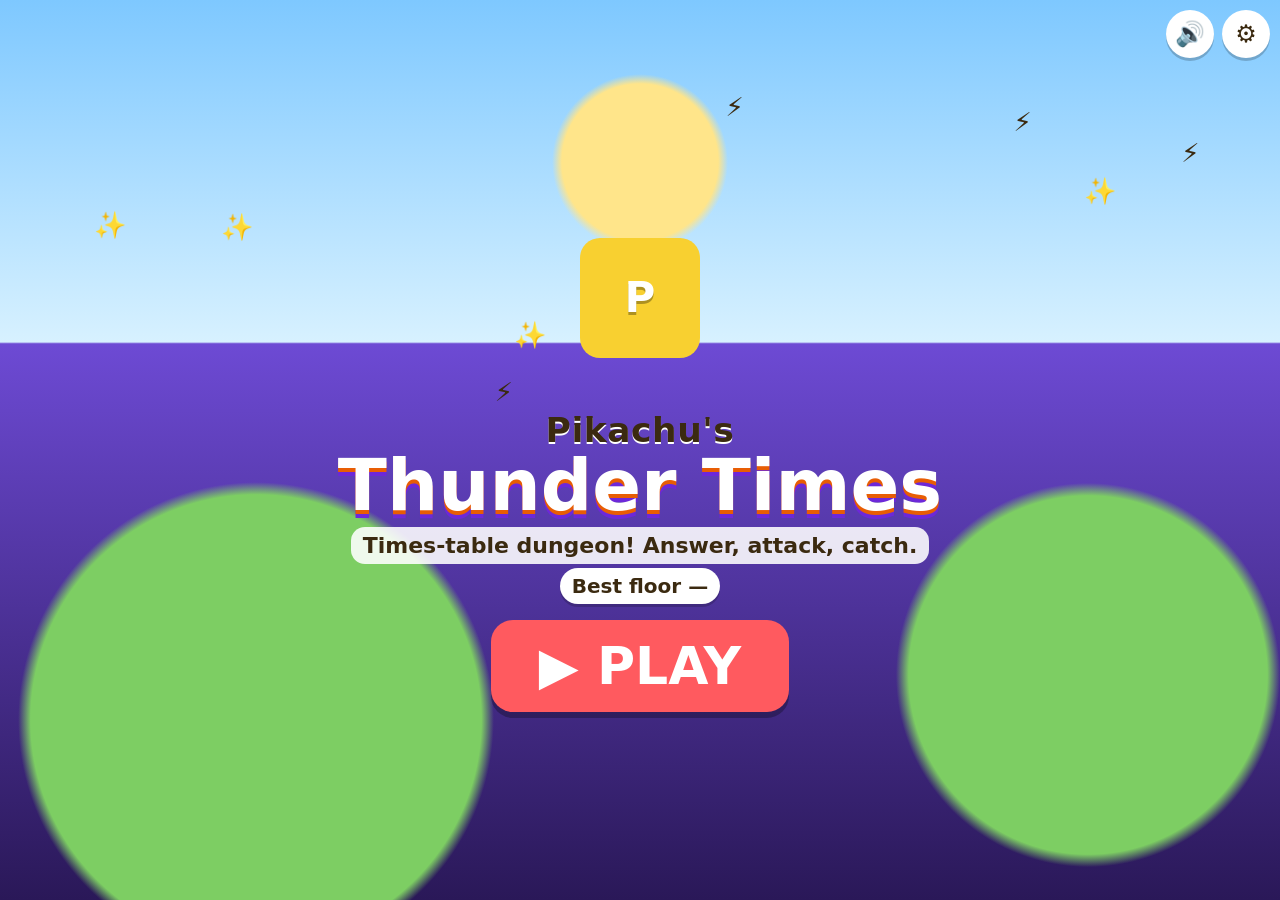
==== commit 663016ec: "Add Boss Mode: 50 correct answers against Mewtwo in 60 seconds. One miss or a timeout ends the fight" ====
--- a/index.html
+++ b/index.html
@@ -9,7 +9,7 @@
 <meta name="apple-mobile-web-app-title" content="Thunder Times">
 <meta name="format-detection" content="telephone=no">
 <meta name="theme-color" content="#3a2370">
-<meta name="thunder-times-version" content="3">
+<meta name="thunder-times-version" content="4">
 <meta name="description" content="Pikachu's Thunder Times — a kids' times-tables dungeon crawler.">
 <title>Pikachu's Thunder Times</title>
 <link rel="icon" href="data:image/svg+xml,%3Csvg%20xmlns='http://www.w3.org/2000/svg'%20viewBox='0%200%2064%2064'%3E%3Crect%20width='64'%20height='64'%20rx='14'%20fill='%23ffd21f'/%3E%3Cpath%20d='M36%206%20L14%2036%20h16%20L26%2058%20L50%2026%20H34z'%20fill='%233b2a10'/%3E%3C/svg%3E">
@@ -74,8 +74,9 @@
 .tcard img,.tcard .fallback{width:96px;height:96px;object-fit:contain;image-rendering:pixelated;image-rendering:crisp-edges;margin:0 auto}
 .tcard .nm{font-size:18px}
 .tcard .sub{font-size:13px;opacity:.75}
-.modeRow{display:flex;gap:8px;align-items:center;padding:0 12px 4px;flex:none}
-.modeBtn{flex:1;max-width:240px;padding:10px 8px;border-radius:16px;font-weight:900;font-size:clamp(15px,2.2vh,18px);background:rgba(255,255,255,.16);color:#fff;box-shadow:0 4px 0 rgba(0,0,0,.22)}
+.modeRow{display:flex;flex-wrap:wrap;gap:8px;align-items:center;padding:0 12px 4px;flex:none}
+.modeBtn{flex:1 1 30%;min-width:0;max-width:240px;padding:8px 6px;border-radius:16px;font-weight:900;font-size:clamp(14px,2.1vh,18px);line-height:1.15;background:rgba(255,255,255,.16);color:#fff;box-shadow:0 4px 0 rgba(0,0,0,.22)}
+.modeBtn small{display:block;font-size:11px;font-weight:800;opacity:.92;white-space:nowrap;overflow:hidden;text-overflow:ellipsis}
 .modeBtn.on{background:#ffd21f;color:#3b2a10}
 .modeHint{margin:0;padding:0 14px 8px;color:#ffe9a8;font-weight:800;font-size:14px;text-align:center;flex:none}
 .teamfoot{flex:none;display:flex;flex-direction:column;gap:8px;align-items:center;padding:0 12px 12px}
@@ -144,6 +145,11 @@
 .ansBtn.right{background:#22c55e !important}
 @keyframes pulseGlow{0%,100%{transform:scale(1)}50%{transform:scale(1.04)}}
 .lunge{animation:lunge .34s ease-in-out}
+.lungeFast{animation:lunge .15s ease-out}
+.hitflashFast{animation:hitflash .15s linear}
+#battle.bossmode #timerNum{font-size:clamp(32px,6.2vh,54px);min-width:2.4ch;line-height:.9}
+#battle.bossmode #timerBar{height:22px}
+#battle.bossmode #streakPill{background:#ffd21f;color:#3b2a10;font-size:clamp(18px,3vh,28px)}
 @keyframes lunge{0%{transform:translate(0,0)}40%{transform:translate(22px,-14px) scale(1.06)}100%{transform:translate(0,0)}}
 .lungeF{animation:lungeF .34s ease-in-out}
 @keyframes lungeF{0%{transform:translate(0,0)}40%{transform:translate(-20px,12px) scale(1.05)}100%{transform:translate(0,0)}}
@@ -236,7 +242,7 @@
 }
 </style>
 </head>
-<body data-version="3">
+<body data-version="4">
 
 <section id="title" class="screen active">
   <div class="corner">
@@ -261,6 +267,7 @@
   <div class="modeRow">
     <button class="modeBtn on" id="modeNormal" type="button">Normal</button>
     <button class="modeBtn" id="modeAdvanced" type="button">Advanced</button>
+    <button class="modeBtn" id="modeBoss" type="button">Boss<small id="bossBestLabel">Best —</small></button>
     <div class="pill" id="xpPill">0 XP</div>
   </div>
   <p class="modeHint" id="modeHint">Tap the right answer to attack.</p>
@@ -350,7 +357,7 @@
 
 <div id="confirmOv"><div class="dialog">
   <h3>Erase all progress?</h3>
-  <p>This clears the team (Pikachu stays), XP, levels, the question deck, the best floor, and every practice stat. It can't be undone.</p>
+  <p>This clears the team (Pikachu stays), XP, levels, the question deck, the best floor, Boss Mode scores, and every practice stat. It can't be undone.</p>
   <div class="btnrow">
     <button class="bigbtn gray" id="cfNo" type="button">Keep it</button>
     <button class="bigbtn r" id="cfYes" type="button">Yes, erase</button>
@@ -483,8 +490,9 @@
 var SPRITE='https://raw.githubusercontent.com/PokeAPI/sprites/master/sprites/pokemon/';
 var KEY='thunder-times-v2';
 
+var BOSS_NEED=50, BOSS_MS=60000, BOSS_XP=120, BOSS_ID=150;
 function defaults(){
-  return {v:3,muted:false,team:[{id:25,level:1}],bestFloor:0,facts:{},answered:0,runs:0,lastPick:25,xp:0,mode:'normal',deck:{max:0,remaining:[],last:''}};
+  return {v:3,muted:false,team:[{id:25,level:1}],bestFloor:0,facts:{},answered:0,runs:0,lastPick:25,xp:0,mode:'normal',deck:{max:0,remaining:[],last:''},bossBest:{correct:0,winMs:0},bossWins:0};
 }
 function factStat(f){
   return {r:Math.max(0,Math.floor(+f.r||0)),w:Math.max(0,Math.floor(+f.w||0)),t:Math.max(0,Math.floor(+f.t||0))};
@@ -497,7 +505,14 @@
   d.answered=Math.max(0,Math.floor(+s.answered||0));
   d.runs=Math.max(0,Math.floor(+s.runs||0));
   d.xp=Math.max(0,Math.floor(+s.xp||0));
-  d.mode=s.mode==='advanced'?'advanced':'normal';
+  d.mode=s.mode==='advanced'?'advanced':(s.mode==='boss'?'boss':'normal');
+  d.bossWins=Math.max(0,Math.floor(+s.bossWins||0));
+  if(s.bossBest&&typeof s.bossBest==='object'){
+    d.bossBest={
+      correct:Math.max(0,Math.min(BOSS_NEED,Math.floor(+s.bossBest.correct||0))),
+      winMs:Math.max(0,Math.floor(+s.bossBest.winMs||0))
+    };
+  }
   var team=[], seen={};
   if(Array.isArray(s.team)){
     s.team.forEach(function(item){
@@ -724,13 +739,25 @@
 function paintBest(){$('#bestPill').textContent=S.bestFloor?('Best floor '+S.bestFloor):'Best floor —';}
 $('#playBtn').addEventListener('click',function(){SFX.tap();openTeam();});
 $('#teamBack').addEventListener('click',function(){SFX.tap();show('title');paintBest();});
+function bossBestText(){
+  var b=S.bossBest||{correct:0,winMs:0};
+  if(b.winMs) return '50 in '+(b.winMs/1000).toFixed(1)+'s';
+  if(b.correct) return 'Best '+b.correct+'/50';
+  return 'Best —';
+}
 function paintMode(){
-  var adv=S.mode==='advanced';
-  $('#modeNormal').classList.toggle('on',!adv);
-  $('#modeAdvanced').classList.toggle('on',adv);
-  $('#modeHint').textContent=adv?'Pick a move, then solve it to attack.':'Tap the right answer to attack.';
-  $('#startRun').textContent=adv?'Start advanced run':'Start the dungeon';
+  var mode=S.mode==='advanced'?'advanced':(S.mode==='boss'?'boss':'normal');
+  $('#modeNormal').classList.toggle('on',mode==='normal');
+  $('#modeAdvanced').classList.toggle('on',mode==='advanced');
+  $('#modeBoss').classList.toggle('on',mode==='boss');
+  var hint='Tap the right answer to attack.';
+  var start='Start the dungeon';
+  if(mode==='advanced'){hint='Pick a move, then solve it to attack.';start='Start advanced run';}
+  if(mode==='boss'){hint='50 right answers in 60 seconds. One miss and Mewtwo wins.';start='Challenge Mewtwo';}
+  $('#modeHint').textContent=hint;
+  $('#startRun').textContent=start;
   $('#xpPill').textContent=S.xp+' XP';
+  $('#bossBestLabel').textContent=(S.bossWins?'🏆 ':'')+bossBestText();
 }
 function paintLevelUp(sel){
   var m=member(sel), btn=$('#levelUp'), sp=SPECIES[sel]||SPECIES[25];
@@ -765,6 +792,7 @@
 }
 $('#modeNormal').addEventListener('click',function(){SFX.tap();S.mode='normal';save();paintMode();});
 $('#modeAdvanced').addEventListener('click',function(){SFX.tap();S.mode='advanced';save();paintMode();});
+$('#modeBoss').addEventListener('click',function(){SFX.tap();S.mode='boss';save();paintMode();});
 $('#levelUp').addEventListener('click',function(){
   var m=member(S.lastPick);
   if(!m||m.level>=10) return;
@@ -780,7 +808,7 @@
 $('#startRun').addEventListener('click',function(){SFX.tap();startRun(S.lastPick);});
 
 /* ---------- Run / battle ---------- */
-var Run=null,Foe=null,Cur=null,Phase='idle',seq=0,qStart=0,timerRaf=0,timerOn=false;
+var Run=null,Foe=null,Cur=null,Phase='idle',seq=0,qStart=0,timerRaf=0,timerOn=false,bossRaf=0,bossOn=false;
 function maxFactor(floor){return Math.min(12,2+Math.ceil(floor/2));} /* floor 1-2 => 3 … floor 19+ => 12 */
 /* 3.0s on floor 1, 5.0s from floor 19: 3000+(min(floor,19)-1)*(2000/18), rounded to 0.1s */
 function timerFor(floor){
@@ -818,10 +846,13 @@
   return id;
 }
 function startRun(id){
+  if(S.mode==='boss'){startBoss(id);return;}
   var sp=SPECIES[id];
   var lv=levelOf(id);
   var g=grownStats(sp,lv);
   S.runs++;S.lastPick=id;save();
+  stopBossClock();
+  $('#battle').classList.remove('bossmode');
   Run={
     monId:id,level:lv,hp:g.hp,maxHp:g.hp,atk:g.atk,floor:1,
     streak:0,bestStreak:0,lastFoe:0,kos:0,caught:0,xpEarned:0,
@@ -897,6 +928,36 @@
   $('#timerNum').textContent=fmtSecs(p*ms);
 }
 function stopTimer(){timerOn=false;if(timerRaf){cancelAnimationFrame(timerRaf);timerRaf=0;}}
+function stopBossClock(){bossOn=false;if(bossRaf){cancelAnimationFrame(bossRaf);bossRaf=0;}}
+function paintBossClock(left){
+  var p=left<=0?0:left/BOSS_MS;
+  var fill=$('#timerFill');
+  fill.style.width=(Math.max(0,p)*100)+'%';
+  fill.classList.toggle('mid',p<=0.6&&p>0.3);
+  fill.classList.toggle('low',p<=0.3);
+  $('#timerNum').textContent=String(Math.max(0,Math.ceil(left/1000)));
+}
+function startBossClock(){
+  stopBossClock();
+  Run.bossStart=performance.now();
+  bossOn=true;
+  function frame(now){
+    if(!bossOn||!Run) return;
+    var left=BOSS_MS-(now-Run.bossStart);
+    if(left<=0){bossOn=false;paintBossClock(0);bossTimeUp();return;}
+    paintBossClock(left);
+    bossRaf=requestAnimationFrame(frame);
+  }
+  paintBossClock(BOSS_MS);
+  bossRaf=requestAnimationFrame(frame);
+}
+function noteBossScore(correct, elapsed, won){
+  if(!S.bossBest) S.bossBest={correct:0,winMs:0};
+  if(correct>S.bossBest.correct) S.bossBest.correct=correct;
+  if(won&&elapsed>0&&(!S.bossBest.winMs||elapsed<S.bossBest.winMs)) S.bossBest.winMs=elapsed;
+  if(won) S.bossWins=(S.bossWins||0)+1;
+  save();
+}
 function startTimer(ms,onDone,fillEl){
   stopTimer();
   var start=performance.now();
@@ -1159,6 +1220,137 @@
   if(Phase!=='ask'||!Cur||Cur.mode!=='battle') return;
   Phase='lock';
   resolveMiss(null,true);
+}
+function startBoss(id){
+  var sp=SPECIES[id];
+  var lv=levelOf(id);
+  var g=grownStats(sp,lv);
+  var bossSp=SPECIES[BOSS_ID];
+  S.runs++;S.lastPick=id;save();
+  stopTimer();stopBossClock();clearTimers();
+  Run={
+    monId:id,level:lv,hp:g.hp,maxHp:g.hp,atk:g.atk,floor:1,
+    streak:0,bestStreak:0,lastFoe:BOSS_ID,kos:0,caught:0,xpEarned:0,
+    mode:'boss',potions:0,pendingMove:null,pp:{},moves:movesFor(sp),
+    bossCorrect:0,bossNeed:BOSS_NEED,bossMs:BOSS_MS,bossStart:0
+  };
+  Foe={id:BOSS_ID,sp:bossSp,boss:true,hp:100,maxHp:100,dmg:0,xpGiven:true};
+  $('#capOv').classList.remove('show','quizzing');
+  $('#potionBtn').hidden=true;
+  $('#battle').classList.add('bossmode');
+  $('#arena').classList.add('boss');
+  show('battle');
+  Phase='intro';
+  seq++;
+  var my=seq;
+  $('#floorPill').textContent='Boss';
+  $('#streakPill').textContent='0/50';
+  $('#foeName').textContent='Boss Mewtwo';
+  $('#foeTag').innerHTML='<span class="bossTag">BOSS</span>';
+  $('#meName').textContent=sp.n+' Lv.'+lv;
+  paintHp();
+  mountSprite($('#foeSlot'),BOSS_ID,false);
+  mountSprite($('#meSlot'),id,true);
+  $('#foeSlot').classList.remove('faint','hitflash','hitflashFast','lungeF');
+  $('#meSlot').classList.remove('faint','hitflash','lunge','lungeFast');
+  $('#battleMsg').textContent='Mewtwo blocks the way!';
+  $('#qText').textContent='Get ready!';
+  $('#qHint').textContent='50 right answers. One miss loses.';
+  $('#answers').innerHTML='';
+  paintBossClock(BOSS_MS);
+  SFX.whoosh();
+  later(function(){
+    if(seq!==my||Phase==='over') return;
+    startBossClock();
+    askBoss();
+  },260);
+}
+function askBoss(){
+  if(Phase==='over'||!Run||Run.mode!=='boss') return;
+  var k=takeFact(12,null), p=k.split('x'), a=+p[0], b=+p[1];
+  Cur={a:a,b:b,ans:a*b,mode:'boss',seq:++seq};
+  Phase='ask';
+  qStart=performance.now();
+  $('#qText').innerHTML=a+' × '+b+' = ?';
+  $('#qHint').textContent='One miss ends the battle.';
+  fillAnswers($('#answers'),onBossPick);
+}
+function onBossPick(v,btn){
+  if(!Cur||Cur.mode!=='boss'||Phase!=='ask') return;
+  if(v!==Cur.ans){
+    Phase='lock';
+    record(Cur.a,Cur.b,false,0);
+    if(btn) btn.classList.add('wrong');
+    showEquation();
+    glowCorrect($('#answers'));
+    $('#qHint').textContent=Cur.a+' × '+Cur.b+' = '+Cur.ans;
+    endBoss('wrong');
+    return;
+  }
+  Phase='lock';
+  record(Cur.a,Cur.b,true,performance.now()-qStart);
+  Run.bossCorrect++;
+  $('#streakPill').textContent=Run.bossCorrect+'/50';
+  if(btn) btn.classList.add('right');
+  Foe.hp=Math.max(0,Foe.hp-2);
+  paintHp();
+  SFX.hit();
+  restartAnim($('#meSlot'),'lungeFast');
+  restartAnim($('#foeSlot'),'hitflashFast');
+  var my=Cur.seq;
+  if(Run.bossCorrect>=BOSS_NEED){endBoss('win');return;}
+  later(function(){
+    if(Phase==='over'||!Cur||Cur.seq!==my) return;
+    askBoss();
+  },140);
+}
+function bossTimeUp(){
+  if(Phase==='over'||!Run||Run.mode!=='boss') return;
+  if(Run.bossCorrect>=BOSS_NEED){endBoss('win');return;}
+  endBoss('time');
+}
+function endBoss(kind){
+  if(!Run||Run.mode!=='boss'||Phase==='over') return;
+  Phase='over';
+  stopBossClock();
+  stopTimer();
+  clearTimers();
+  var elapsed=Run.bossStart?Math.max(0,Math.round(performance.now()-Run.bossStart)):0;
+  if(elapsed>BOSS_MS) elapsed=BOSS_MS;
+  var won=kind==='win';
+  if(won){
+    Run.xpEarned=BOSS_XP;
+    S.xp+=BOSS_XP;
+    SFX.fanfare();
+    restartAnim($('#foeSlot'),'faint');
+    $('#battleMsg').textContent='Mewtwo is defeated!';
+    $('#qHint').textContent='You did it!';
+  }else{
+    Run.xpEarned=0;
+    SFX.faint();
+  }
+  noteBossScore(Run.bossCorrect,elapsed,won);
+  var fact=Cur?{a:Cur.a,b:Cur.b,ans:Cur.ans}:null;
+  later(function(){showBossOver(kind,elapsed,fact);},won?460:300);
+}
+function showBossOver(kind,elapsed,fact){
+  Phase='over';
+  var won=kind==='win';
+  var why;
+  if(won) why=(S.bossWins<=1?'You earned the Boss badge.':'The legend falls again.')+' +'+BOSS_XP+' XP.';
+  else if(kind==='time') why='The 60 second clock hit zero.'+(fact?(' Last one was '+fact.a+' × '+fact.b+' = '+fact.ans+'.'):'');
+  else why='One wrong answer ends it. '+fact.a+' × '+fact.b+' = '+fact.ans+'.';
+  $('#overTitle').textContent=won?'Mewtwo is defeated!':(kind==='time'?'Time ran out!':'Mewtwo wins');
+  $('#overText').textContent=why;
+  mountSprite($('#overSprite'),won?Run.monId:BOSS_ID,false);
+  $('#overStats').innerHTML=
+    '<div class="stat">Correct '+(won?BOSS_NEED:Run.bossCorrect)+'/50</div>'+
+    '<div class="stat">Time '+(elapsed/1000).toFixed(1)+'s</div>'+
+    '<div class="stat">'+bossBestText()+'</div>'+
+    '<div class="stat">XP earned '+(Run.xpEarned||0)+'</div>'+
+    '<div class="stat">Total XP '+S.xp+'</div>'+
+    '<div class="stat">'+(S.bossWins?'🏆 Boss badge':'No badge yet')+'</div>';
+  show('over');
 }
 function showEquation(){
   $('#qText').innerHTML=Cur.a+' × '+Cur.b+' = <span class="ans">'+Cur.ans+'</span>';
@@ -1516,8 +1708,9 @@
   h+='<div class="pcard"><b>'+S.xp+'</b><span>XP saved</span></div>';
   h+='<div class="pcard"><b>'+S.team.length+'</b><span>Pokémon on the team</span></div>';
   h+='<div class="pcard"><b>'+S.runs+'</b><span>runs started</span></div>';
+  h+='<div class="pcard"><b>'+bossBestText()+'</b><span>boss best'+(S.bossWins?(' · '+S.bossWins+' win'+(S.bossWins===1?'':'s')):'')+'</span></div>';
   h+='</div>';
-  h+='<div class="psec"><h3>Team</h3><div>'+names+'</div><p style="margin:8px 0 0;font-size:13px;color:#667">The timer starts at 3 seconds and grows to 5 seconds on deeper floors. 3 × 4 and 4 × 3 are practiced separately. A fact answered correctly waits until every fact in the current range has been answered, then that range starts over. Missed facts come back soon. Advanced mode adds four moves, types, and two Potions each run. XP from wins can level up a partner between runs.</p></div>';
+  h+='<div class="psec"><h3>Team</h3><div>'+names+'</div><p style="margin:8px 0 0;font-size:13px;color:#667">The timer starts at 3 seconds and grows to 5 seconds on deeper floors. 3 × 4 and 4 × 3 are practiced separately. A fact answered correctly waits until every fact in the current range has been answered, then that range starts over. Missed facts come back soon. Advanced mode adds four moves, types, and two Potions each run. Boss mode is 50 correct answers in 60 seconds against Mewtwo, using the full 0–12 deck. Any miss ends it. A win pays a big XP bonus and earns the Boss badge. XP from wins can level up a partner between runs.</p></div>';
   h+='<div class="psec"><h3>Fact mastery · 0–12</h3><div class="gridwrap"><div class="grid13"><div class="h">×</div>';
   for(var c=0;c<=12;c++) h+='<div class="h">'+c+'</div>';
   for(var a=0;a<=12;a++){
@@ -1546,7 +1739,7 @@
     h+='</ol>';
   }
   h+='</div>';
-  h+='<div class="psec"><h3>Reset</h3><p style="margin:0 0 10px;font-size:14px">Start fresh. Pikachu stays at level 1. Caught Pokémon, XP, levels, the question deck, the best floor, and stats are erased.</p><button id="resetBtn" type="button">Reset all progress…</button></div>';
+  h+='<div class="psec"><h3>Reset</h3><p style="margin:0 0 10px;font-size:14px">Start fresh. Pikachu stays at level 1. Caught Pokémon, XP, levels, the question deck, the best floor, Boss Mode scores, and stats are erased.</p><button id="resetBtn" type="button">Reset all progress…</button></div>';
   $('#parentBody').innerHTML=h;
   $('#resetBtn').addEventListener('click',function(){$('#confirmOv').classList.add('show');});
 }
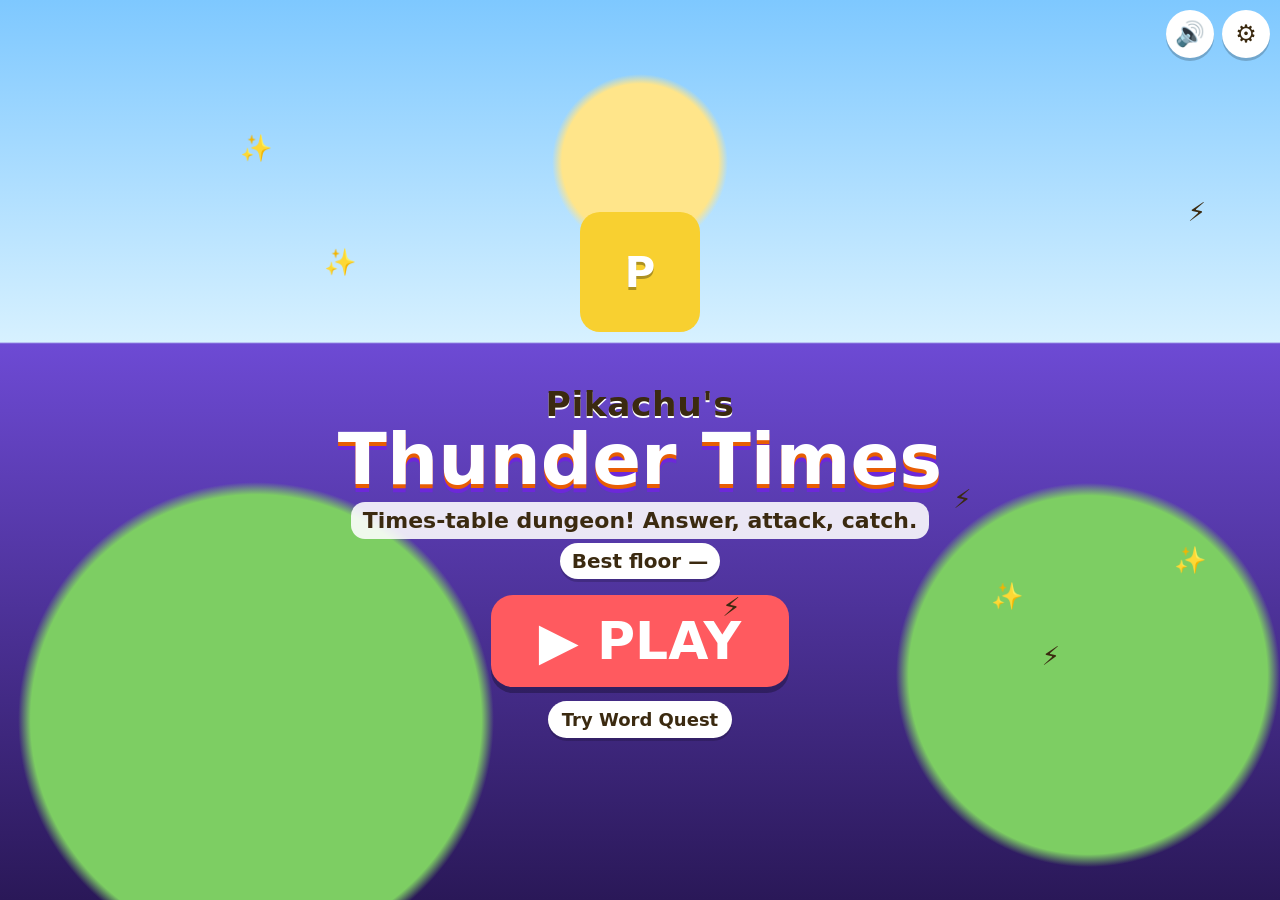
==== commit 72277b0d: "Add Pikachu's Word Quest, a spelling game for Oliver. A self-contained route lives at spell/index.ht" ====
--- a/index.html
+++ b/index.html
@@ -58,6 +58,7 @@
 .tag{font-weight:900;font-size:clamp(16px,2.8vmin,22px);margin:8px 0 4px;background:rgba(255,255,255,.88);border-radius:14px;padding:6px 12px}
 #bestPill{margin-bottom:8px}
 #playBtn{font-size:clamp(30px,6vmin,52px);padding:16px 48px;background:var(--red);color:#fff;margin-top:8px}
+.questLink{display:inline-block;margin-top:14px;font-weight:900;font-size:clamp(15px,2.6vmin,18px);color:#3b2a10;background:#fff;text-decoration:none;padding:8px 14px;border-radius:999px;box-shadow:0 3px 0 rgba(0,0,0,.18)}
 .title-sprite{width:min(46vw,220px);height:min(28vh,220px);display:flex;align-items:center;justify-content:center}
 .title-sprite img{max-width:100%;max-height:100%;image-rendering:pixelated;image-rendering:crisp-edges}
 #title .corner{position:absolute;top:calc(var(--sat) + 10px);right:calc(var(--sar) + 10px);display:flex;gap:8px}
@@ -254,6 +255,7 @@
   <div class="tag">Times-table dungeon! Answer, attack, catch.</div>
   <div class="pill" id="bestPill">Best floor —</div>
   <button id="playBtn" class="chunky" type="button">▶ PLAY</button>
+  <a class="questLink" href="spell/">Try Word Quest</a>
 </section>
 
 <section id="team" class="screen">
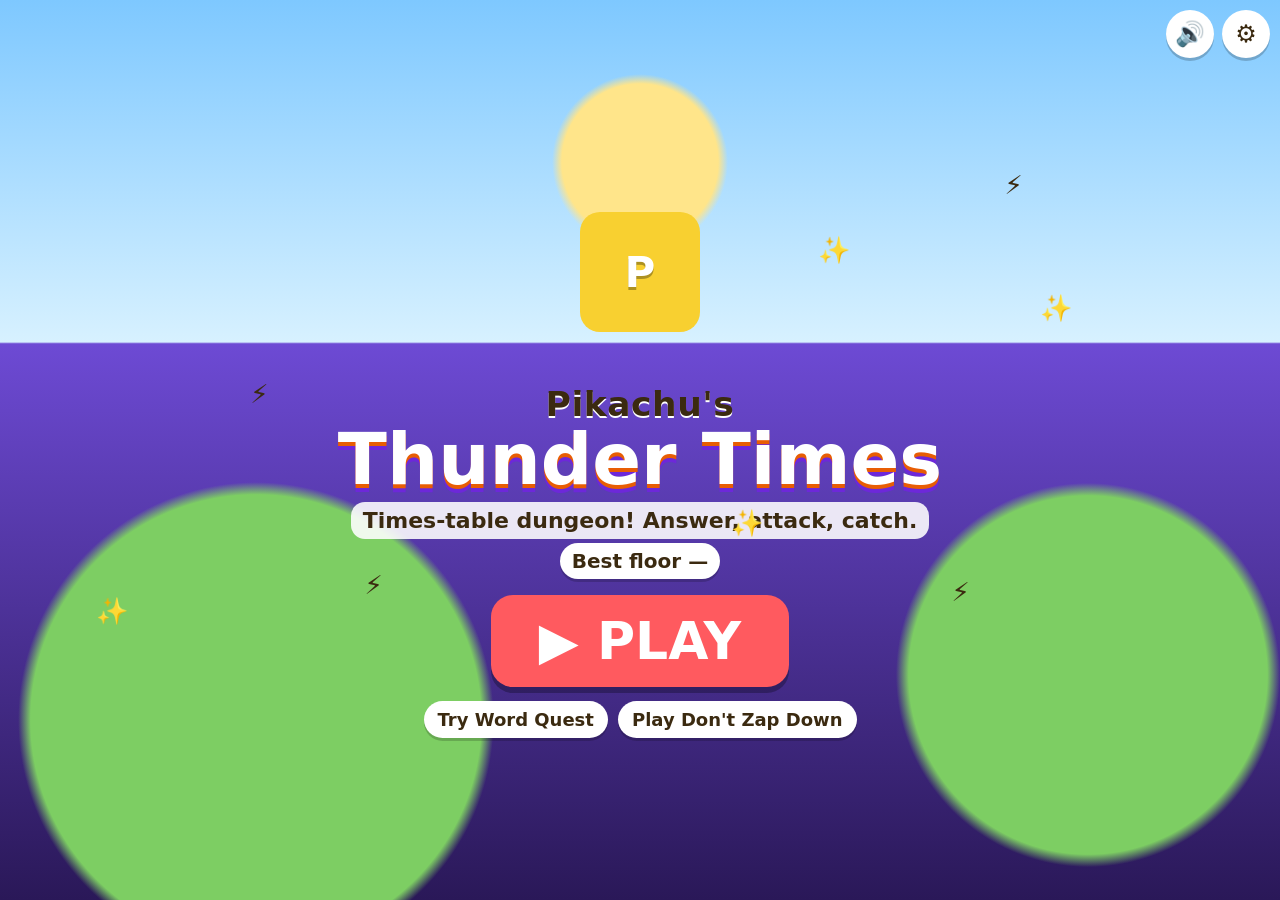
==== commit 6204ba7d: "Publish Don't Zap Down at /climb/. Add the static Vite build under climb/ and a title-screen link fr" ====
--- a/index.html
+++ b/index.html
@@ -58,7 +58,8 @@
 .tag{font-weight:900;font-size:clamp(16px,2.8vmin,22px);margin:8px 0 4px;background:rgba(255,255,255,.88);border-radius:14px;padding:6px 12px}
 #bestPill{margin-bottom:8px}
 #playBtn{font-size:clamp(30px,6vmin,52px);padding:16px 48px;background:var(--red);color:#fff;margin-top:8px}
-.questLink{display:inline-block;margin-top:14px;font-weight:900;font-size:clamp(15px,2.6vmin,18px);color:#3b2a10;background:#fff;text-decoration:none;padding:8px 14px;border-radius:999px;box-shadow:0 3px 0 rgba(0,0,0,.18)}
+.questRow{display:flex;flex-wrap:wrap;gap:10px;justify-content:center;margin-top:14px;padding:0 12px;max-width:100%}
+.questLink{display:inline-block;font-weight:900;font-size:clamp(15px,2.6vmin,18px);color:#3b2a10;background:#fff;text-decoration:none;padding:8px 14px;border-radius:999px;box-shadow:0 3px 0 rgba(0,0,0,.18)}
 .title-sprite{width:min(46vw,220px);height:min(28vh,220px);display:flex;align-items:center;justify-content:center}
 .title-sprite img{max-width:100%;max-height:100%;image-rendering:pixelated;image-rendering:crisp-edges}
 #title .corner{position:absolute;top:calc(var(--sat) + 10px);right:calc(var(--sar) + 10px);display:flex;gap:8px}
@@ -255,7 +256,10 @@
   <div class="tag">Times-table dungeon! Answer, attack, catch.</div>
   <div class="pill" id="bestPill">Best floor —</div>
   <button id="playBtn" class="chunky" type="button">▶ PLAY</button>
-  <a class="questLink" href="spell/">Try Word Quest</a>
+  <div class="questRow">
+    <a class="questLink" href="spell/">Try Word Quest</a>
+    <a class="questLink" href="climb/">Play Don't Zap Down</a>
+  </div>
 </section>
 
 <section id="team" class="screen">
